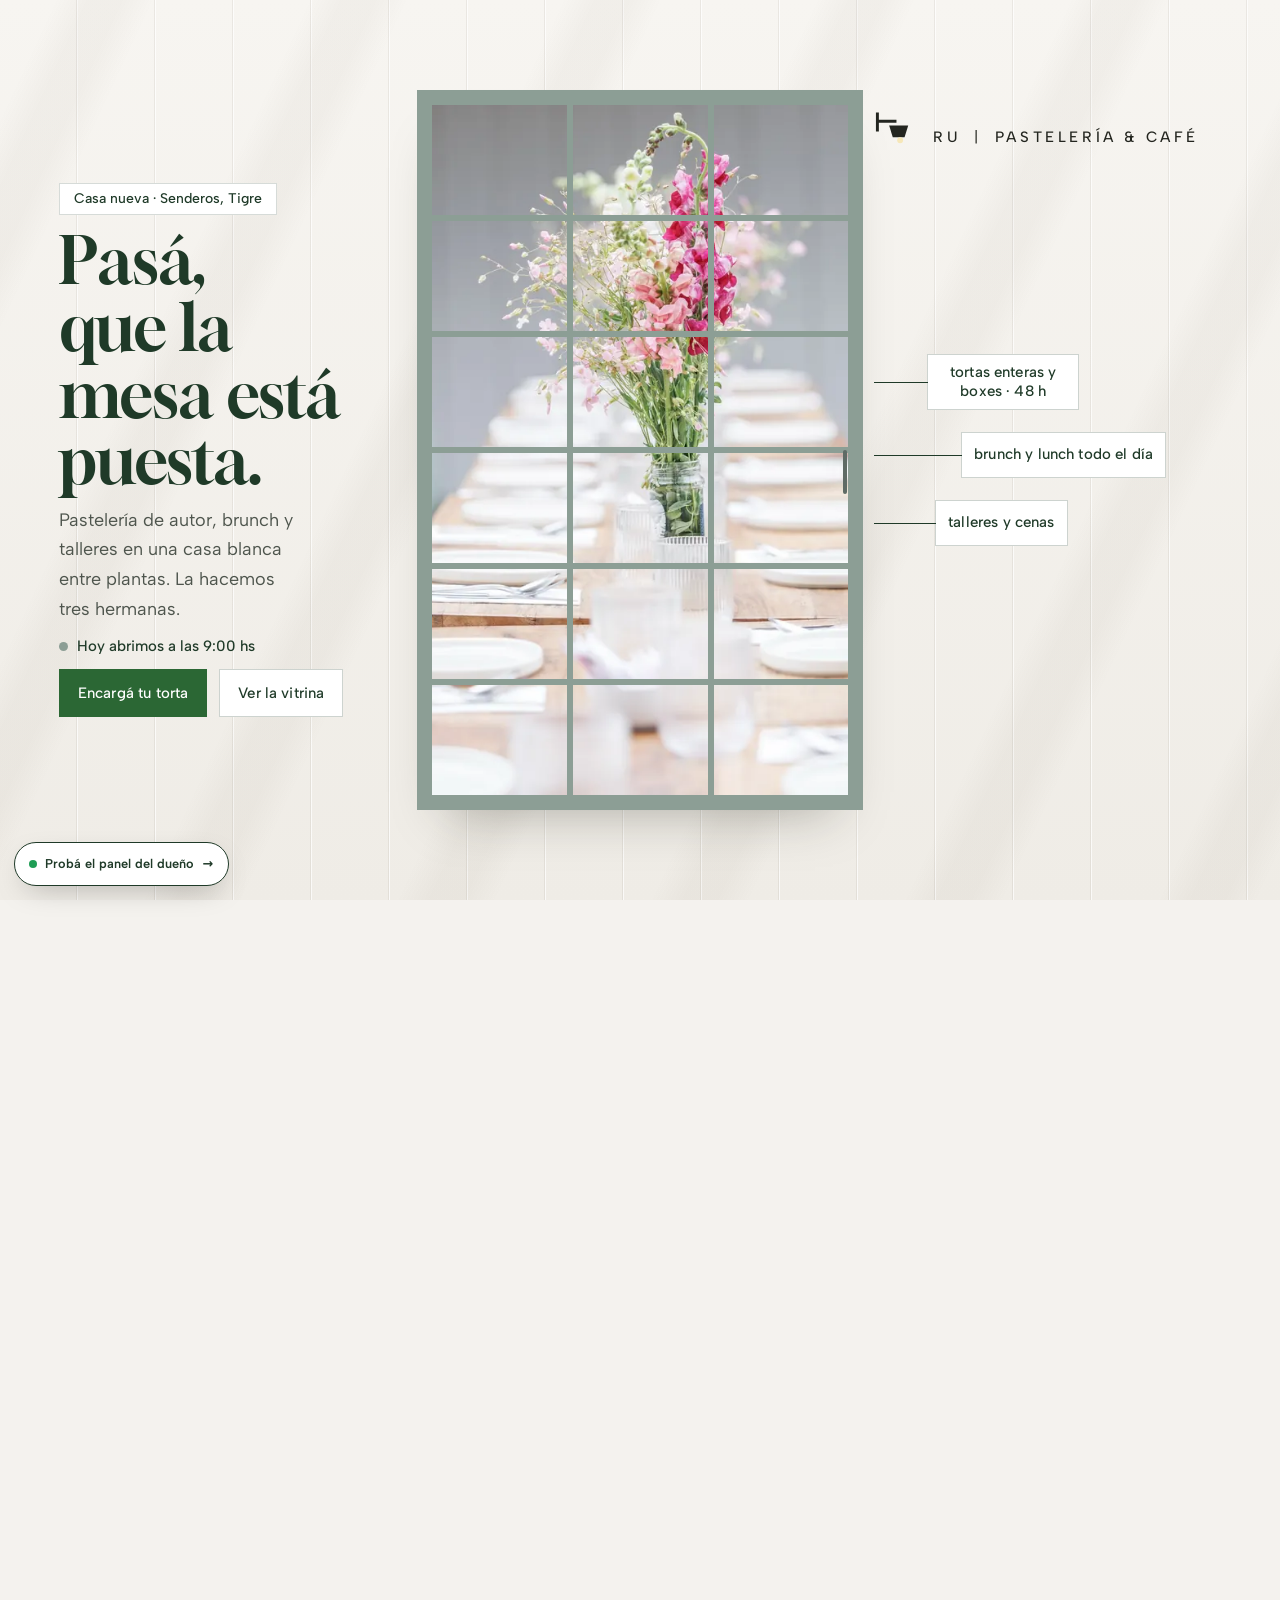
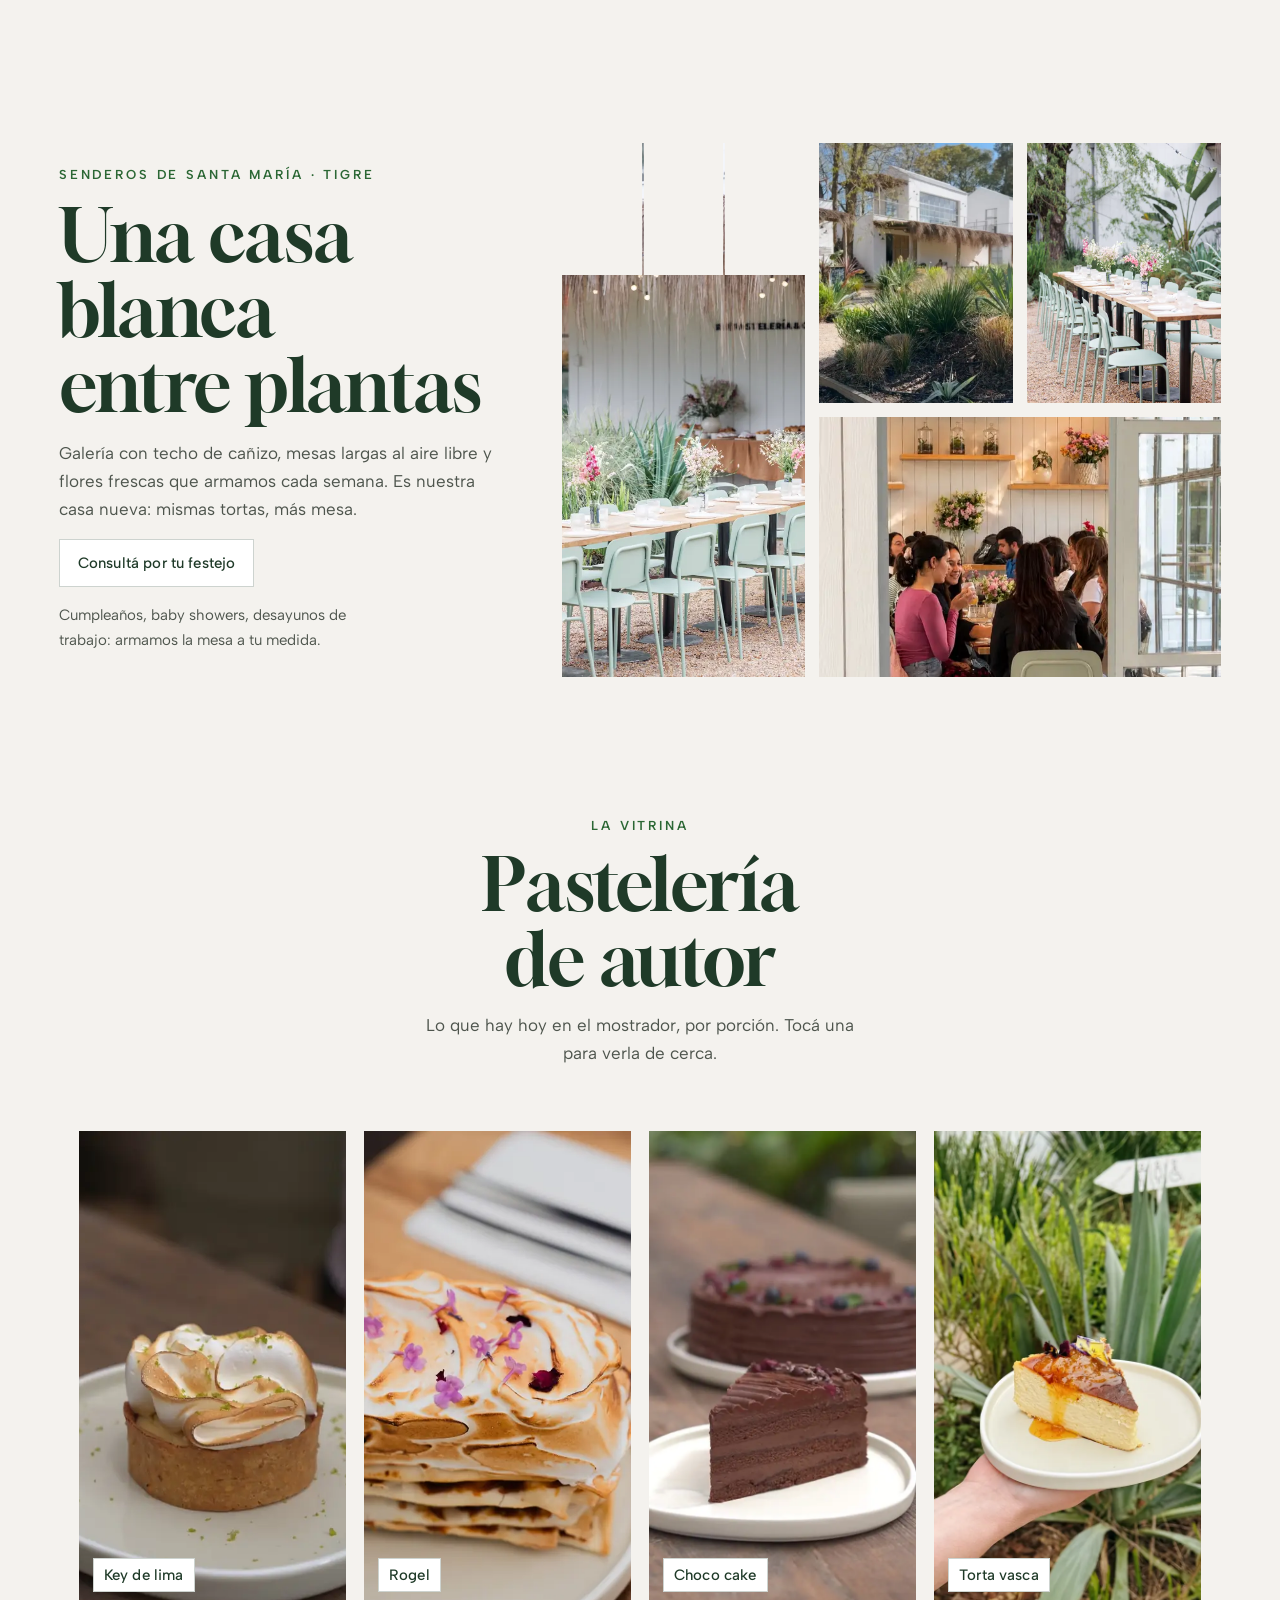
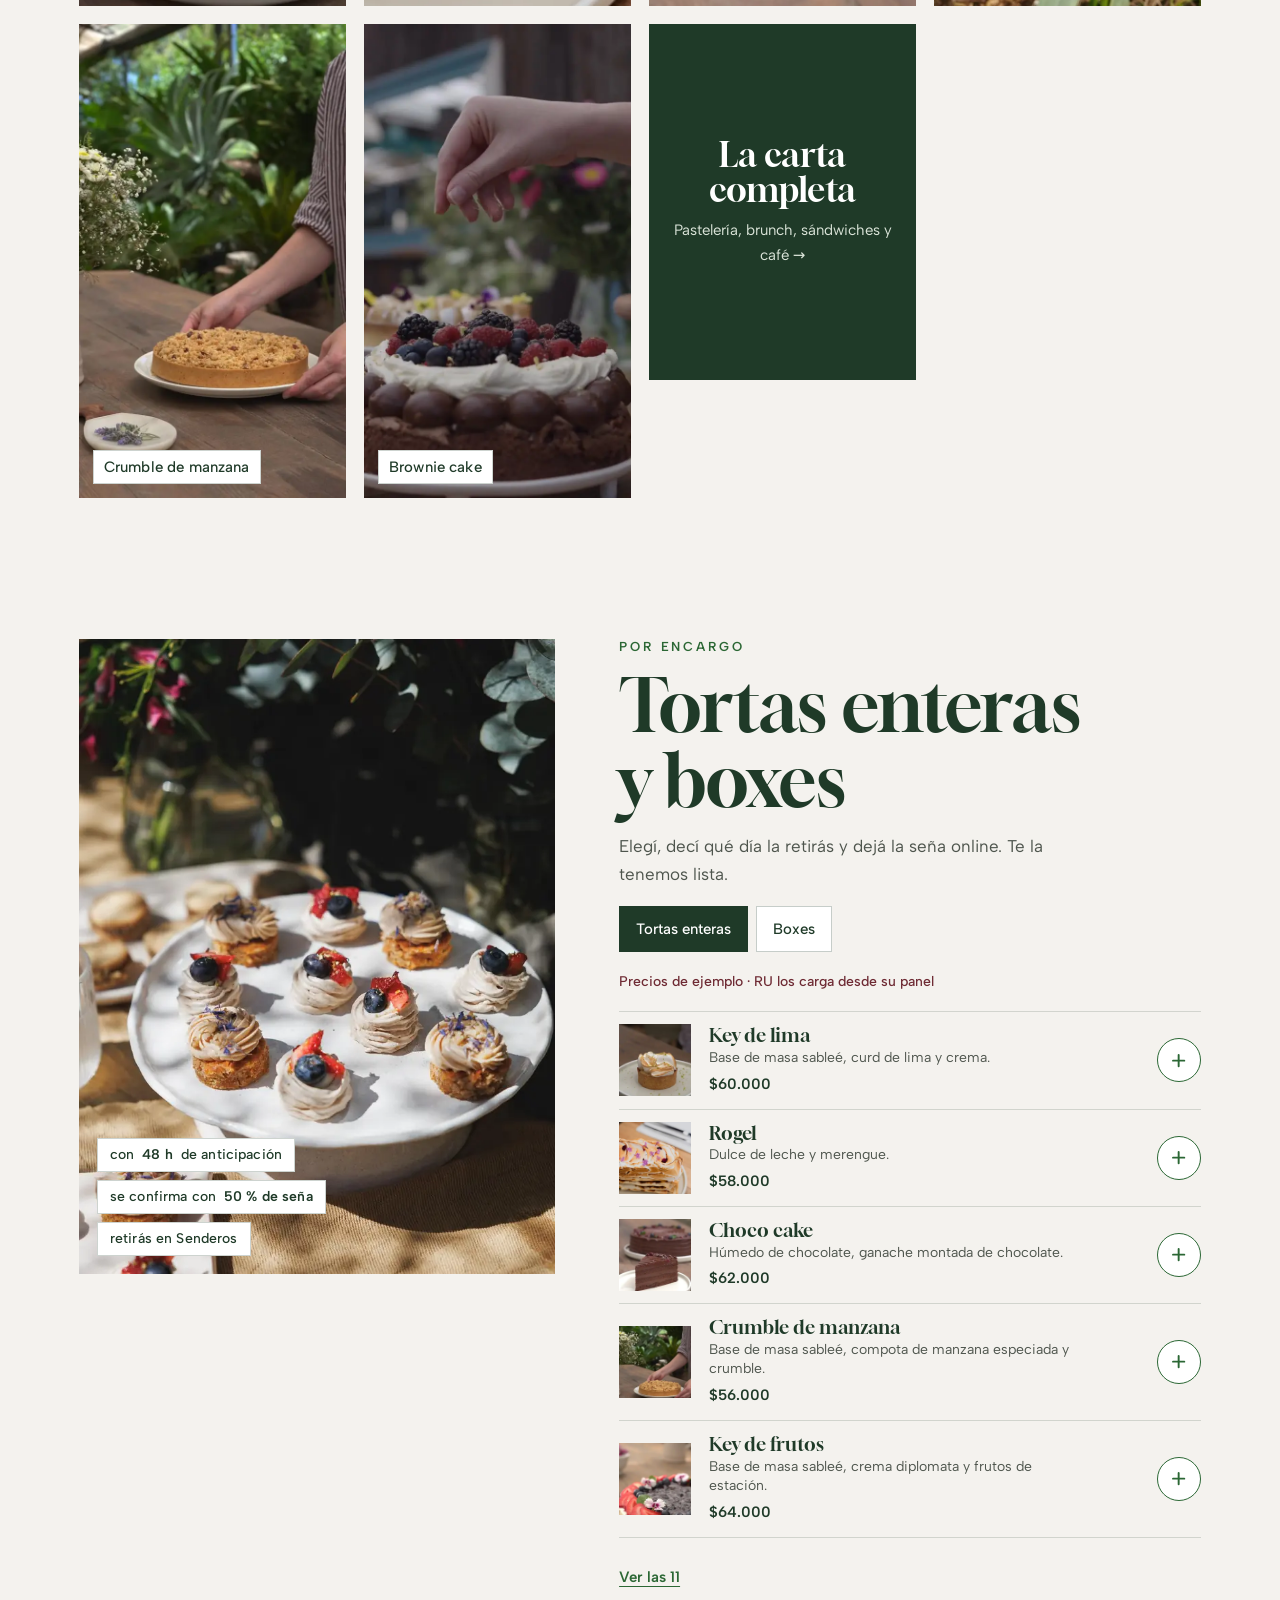
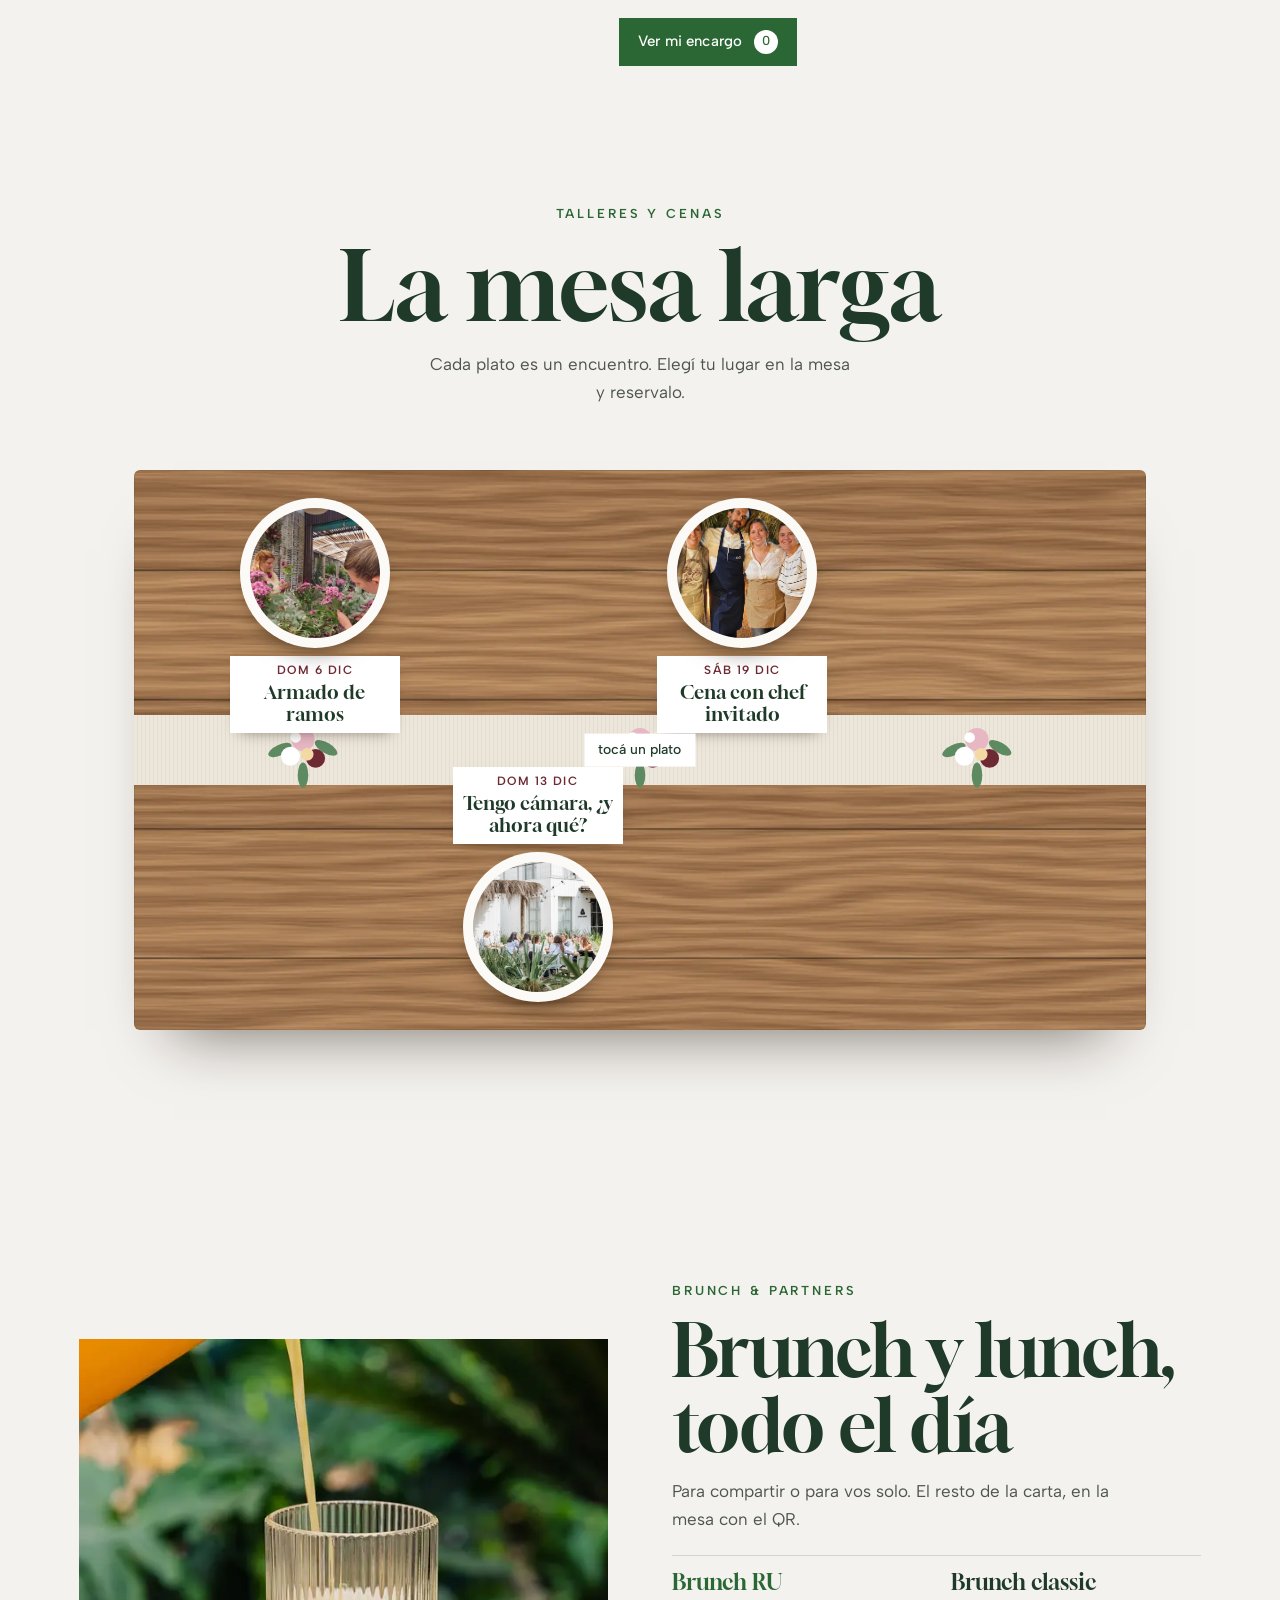
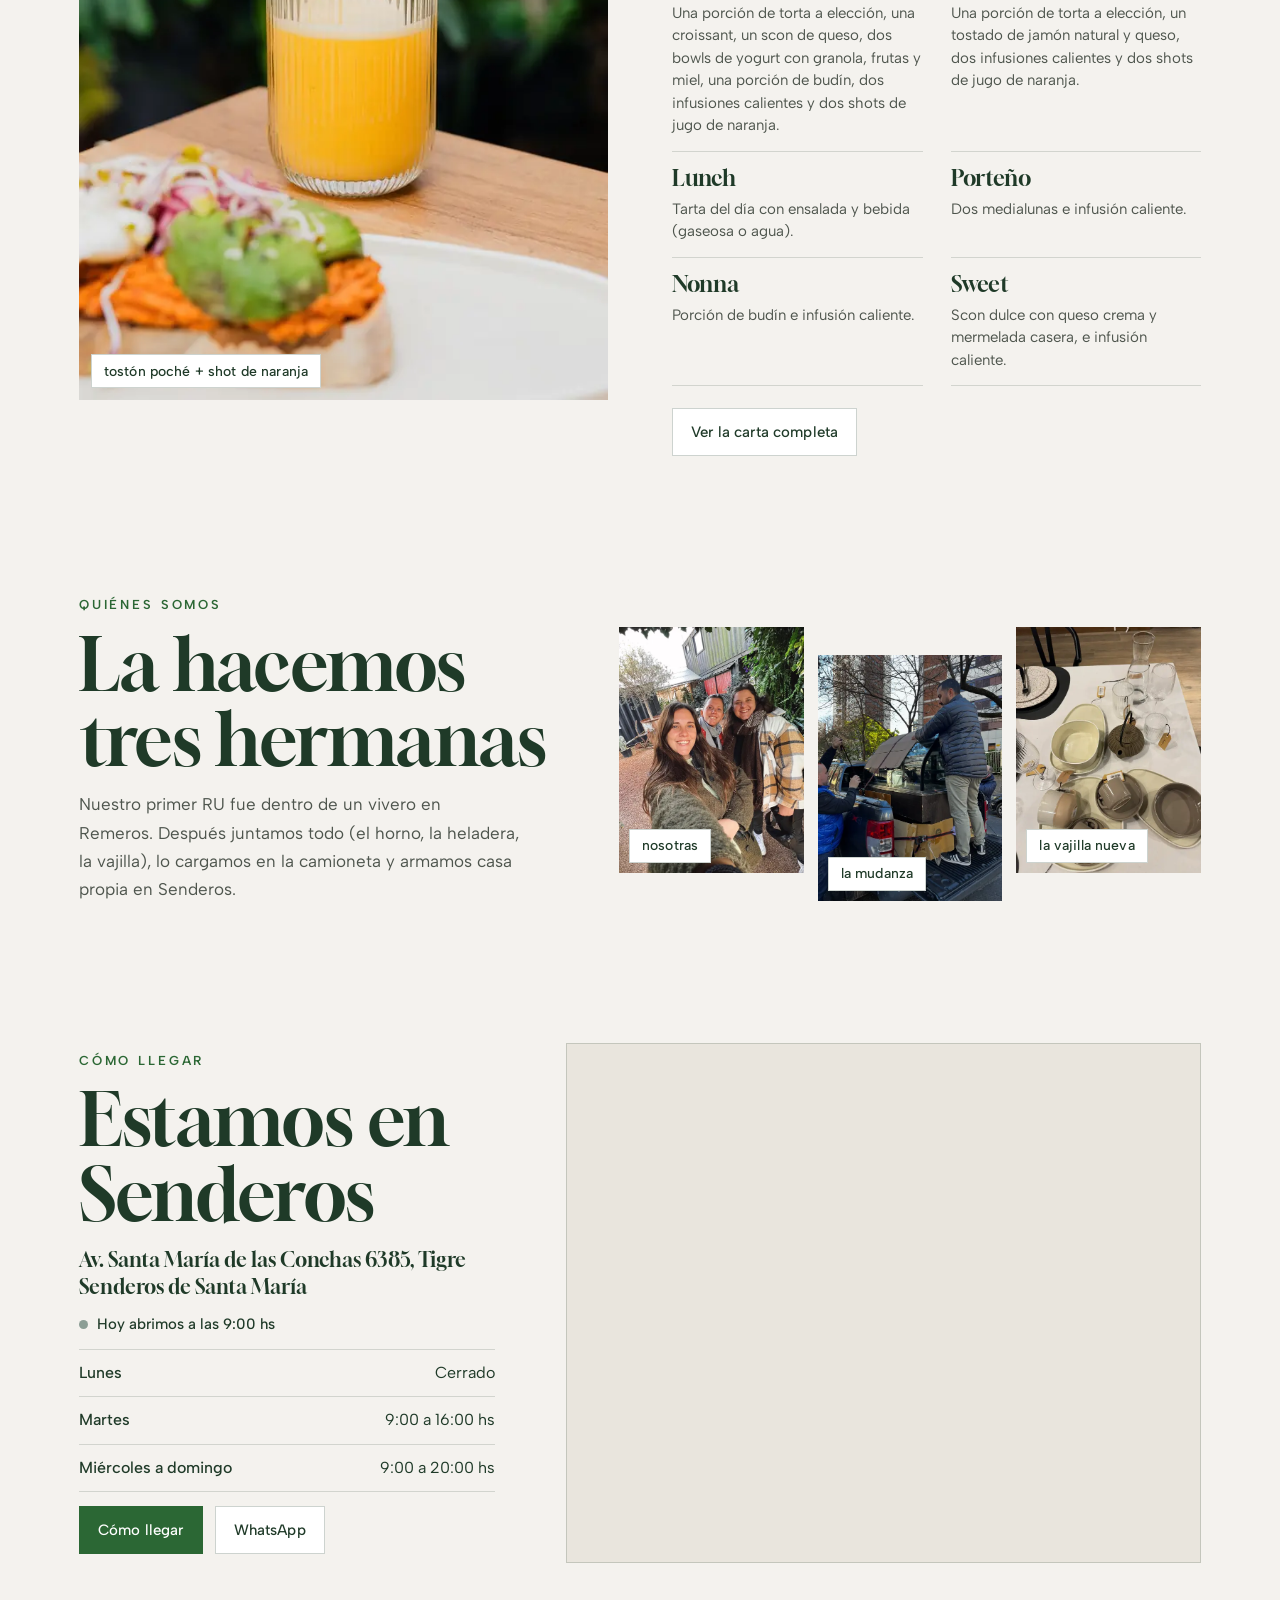
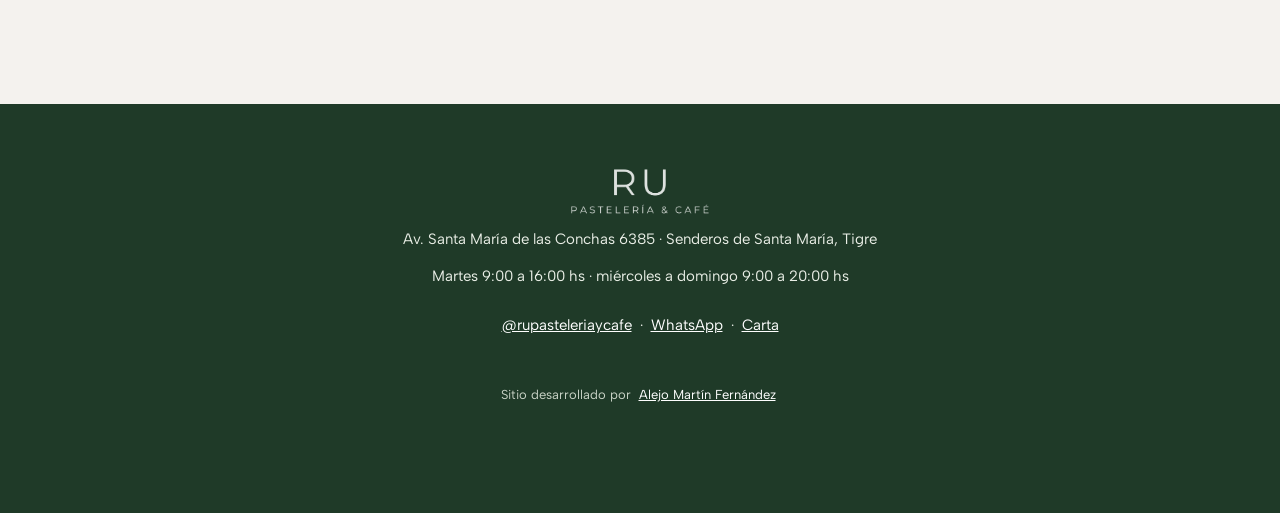
==== index.html @ c18f6d77 "Demo RU Pastelería & Café: la puerta, la mesa larga, encargos con seña y kit Co-Authored-By: Claude " ====
<!doctype html>
<html lang="es-AR">
<head>
<meta charset="utf-8">
<meta name="viewport" content="width=device-width, initial-scale=1, viewport-fit=cover">
<title>RU · Pastelería &amp; Café en Senderos, Tigre</title>
<meta name="description" content="Pastelería de autor, brunch y talleres en una casa blanca entre plantas. Encargá tortas enteras y boxes con seña online.">
<meta property="og:type" content="website">
<meta property="og:site_name" content="RU · Pastelería &amp; Café">
<meta property="og:title" content="RU · Pastelería &amp; Café en Senderos">
<meta property="og:description" content="Tortas por encargo, brunch y talleres. Encargá con seña online.">
<meta property="og:url" content="https://ru-pasteleria.vercel.app/">
<meta property="og:image" content="https://ru-pasteleria.vercel.app/img/og.jpg?v=1">
<meta property="og:image:width" content="1200">
<meta property="og:image:height" content="630">
<meta property="og:image:type" content="image/jpeg">
<meta property="og:image:alt" content="La puerta de RU con la mesa larga y flores, y el logo RU Pastelería &amp; Café">
<meta name="twitter:card" content="summary_large_image">
<meta name="twitter:image" content="https://ru-pasteleria.vercel.app/img/og.jpg?v=1">
<meta name="theme-color" content="#F4F2EE">
<link rel="icon" href="img/favicon.png">
<script>
(function(){var d=document.documentElement;
if(!matchMedia('(prefers-reduced-motion: reduce)').matches&&new URLSearchParams(location.search).get('intro')!=='no')d.classList.add('con-intro');})();
</script>
<link rel="preload" href="img/logo-verde.png" as="image" fetchpriority="high">
<link rel="preload" href="fonts/gloock-latin-400-normal.woff2" as="font" type="font/woff2" crossorigin>
<link rel="preload" href="fonts/albert-sans-latin-400-normal.woff2" as="font" type="font/woff2" crossorigin>
<link rel="stylesheet" href="css/fuentes.css?v=1">
<link rel="stylesheet" href="kit/kit.css?v=1">
<link rel="stylesheet" href="css/ru.css?v=1">
</head>
<body>

<div class="intro" aria-hidden="true">
  <div class="intro__reja"></div>
  <img class="intro__logo" src="img/logo-verde.png" alt="" width="400" height="135">
</div>

<main>
<!-- ============ 01 · La puerta ============ -->
<section class="heroA" id="inicio" aria-label="RU Pastelería y Café">
  <div class="heroA__escena">
    <div class="pared" aria-hidden="true"><div class="pared__sol"></div></div>
    <p class="cartel" aria-hidden="true">RU <span>|</span> PASTELERÍA &amp; CAFÉ</p>

    <div class="heroA__texto">
      <p class="chip">Casa nueva · Senderos, Tigre</p>
      <h1 class="titulo">Pasá, que la mesa está puesta.</h1>
      <p class="bajada">Pastelería de autor, brunch y talleres en una casa blanca entre plantas. La hacemos tres hermanas.</p>
      <p class="estado" data-estado>Abierto de miércoles a domingo, 9:00 a 20:00 hs</p>
      <div class="acciones">
        <a class="rotulo rotulo--lleno" href="#encargos">Encargá tu torta</a>
        <a class="rotulo" href="#vitrina">Ver la vitrina</a>
      </div>
    </div>

    <a class="puerta" href="#casa" aria-label="Entrar a la casa">
      <span class="puerta__vista"><img src="img/interior-mesa.webp" srcset="img/interior-mesa-s.webp 640w, img/interior-mesa.webp 1100w" sizes="(min-width: 900px) 480px, 64vw" width="1100" height="1467" alt="La mesa larga con flores en la casa de Senderos" fetchpriority="high"></span>
      <span class="puerta__reja" aria-hidden="true"></span>
      <span class="puerta__panos panos" aria-hidden="true"></span>
      <span class="puerta__manija" aria-hidden="true"></span>
    </a>
    <svg class="farol" viewBox="0 0 60 80" aria-hidden="true"><path d="M6 6v26M6 18h26" stroke="#23251F" stroke-width="4" fill="none"/><path d="M22 24h26l-5 16H27z" fill="#23251F"/><circle cx="37" cy="44" r="4" fill="#F6E7B8"/></svg>

    <ul class="heroA__rotulos">
      <li class="r1"><a class="rotulo rotulo--hilo" href="#encargos"><span class="solo-d">tortas enteras y boxes · 48 h</span><span class="solo-c">tortas por encargo</span></a></li>
      <li class="r2"><a class="rotulo rotulo--hilo" href="#brunch">brunch y lunch todo el día</a></li>
      <li class="r3"><a class="rotulo rotulo--hilo" href="#mesa">talleres y cenas</a></li>
    </ul>
  </div>
</section>

<!-- ============ 02 · La casa nueva ============ -->
<section class="casa" id="casa" aria-labelledby="casa-t">
  <div class="casa__txt rv">
    <p class="ojo">Senderos de Santa María · Tigre</p>
    <h2 id="casa-t" class="titulo">Una casa blanca entre plantas</h2>
    <p class="bajada">Galería con techo de cañizo, mesas largas al aire libre y flores frescas que armamos cada semana. Es nuestra casa nueva: mismas tortas, más mesa.</p>
    <a class="rotulo" href="https://wa.me/5491134367019?text=Hola%20RU!%20Quiero%20consultar%20por%20un%20festejo" target="_blank" rel="noopener">Consultá por tu festejo</a>
    <p class="casa__nota">Cumpleaños, baby showers, desayunos de trabajo: armamos la mesa a tu medida.</p>
  </div>
  <div class="casa__fotos fila">
    <figure class="vidrio f1"><img src="img/casa-galeria.webp" srcset="img/casa-galeria-s.webp 700w, img/casa-galeria.webp 1300w" sizes="(min-width: 900px) 40vw, 78vw" width="1300" height="1733" alt="La galería con techo de cañizo y la mesa larga con flores" loading="lazy"><span class="panos" aria-hidden="true"></span></figure>
    <figure class="vidrio f2"><img src="img/casa-frente.webp" width="600" height="1068" alt="El frente de la casa blanca en Senderos" loading="lazy"><span class="panos" aria-hidden="true"></span></figure>
    <figure class="vidrio f3"><img src="img/casa-mesa.webp" width="600" height="800" alt="Mesas largas con sillas verde salvia entre plantas" loading="lazy"><span class="panos" aria-hidden="true"></span></figure>
    <figure class="vidrio f4"><img src="img/casa-adentro.webp" width="600" height="800" alt="El salón de adentro con flores y luz natural" loading="lazy"><span class="panos" aria-hidden="true"></span></figure>
  </div>
</section>

<!-- ============ 03 · La vitrina ============ -->
<section class="vitrina" id="vitrina" aria-labelledby="vitrina-t">
  <div class="cab rv">
    <p class="ojo">La vitrina</p>
    <h2 id="vitrina-t" class="titulo">Pastelería de autor</h2>
    <p class="bajada">Lo que hay hoy en el mostrador, por porción. Tocá una para verla de cerca.</p>
  </div>
  <div class="vitrina__grilla rv" data-vitrina></div>
</section>

<!-- ============ 04 · Encargos ============ -->
<section class="encargos" id="encargos" aria-labelledby="encargos-t">
  <div class="encargos__in">
    <div class="encargos__foto vidrio rv">
      <img src="img/e-mesa.webp" srcset="img/e-mesa-s.webp 700w, img/e-mesa.webp 1100w" sizes="(min-width: 900px) 36vw, 100vw" width="1100" height="1467" alt="Bocaditos de carrot y pavlova para una mesa de festejo" loading="lazy">
      <span class="panos" aria-hidden="true"></span>
      <ul class="reglas">
        <li class="rotulo rotulo--hilo rotulo--chico">con <b>48 h</b> de anticipación</li>
        <li class="rotulo rotulo--hilo rotulo--chico">se confirma con <b>50 % de seña</b></li>
        <li class="rotulo rotulo--hilo rotulo--chico">retirás en Senderos</li>
      </ul>
    </div>
    <div class="encargos__lista">
      <div class="rv">
        <p class="ojo">Por encargo</p>
        <h2 id="encargos-t" class="titulo">Tortas enteras y boxes</h2>
        <p class="bajada">Elegí, decí qué día la retirás y dejá la seña online. Te la tenemos lista.</p>
      </div>
      <div class="pestanas" role="tablist" aria-label="Tortas o boxes">
        <button type="button" role="tab" aria-selected="true" data-tab="t-tortas">Tortas enteras</button>
        <button type="button" role="tab" aria-selected="false" data-tab="t-boxes">Boxes</button>
      </div>
      <p class="ejemplo">Precios de ejemplo · RU los carga desde su panel</p>
      <ul class="tienda" data-tienda aria-live="polite"></ul>
      <button type="button" class="mas" data-mas hidden>Ver todas</button>
      <button type="button" class="rotulo rotulo--lleno encargos__ver" data-kit-open="carrito">Ver mi encargo <span class="n" data-n>0</span></button>
    </div>
  </div>
</section>

<!-- ============ 05 · WOW · La mesa larga ============ -->
<section class="mesa" id="mesa" aria-labelledby="mesa-t">
  <div class="mesa__cab rv">
    <p class="ojo">Talleres y cenas</p>
    <h2 id="mesa-t" class="titulo">La mesa larga</h2>
    <p class="bajada">Cada plato es un encuentro. Elegí tu lugar en la mesa y reservalo.</p>
  </div>
  <div class="tablon">
    <div class="tablon__madera">
      <div class="camino" aria-hidden="true">
        <svg class="ramo" viewBox="0 0 80 80"><use href="#ramito"/></svg>
        <svg class="ramo" viewBox="0 0 80 80"><use href="#ramito"/></svg>
        <svg class="ramo" viewBox="0 0 80 80"><use href="#ramito"/></svg>
      </div>
      <p class="invita" data-invita>tocá un plato</p>
      <div class="lugares" data-lugares></div>
      <div class="ficha" data-ficha role="dialog" aria-modal="false" aria-labelledby="ficha-t" hidden>
        <button class="ficha__x" type="button" data-cerrar aria-label="Cerrar">×</button>
        <figure class="ficha__foto vidrio"><img data-f="foto" src="img/ev-acuarela.webp" width="720" height="960" alt=""><span class="panos" aria-hidden="true"></span></figure>
        <div class="ficha__txt">
          <p class="ficha__tipo" data-f="tipo">Workshop</p>
          <h3 id="ficha-t" class="ficha__t" data-f="titulo">Taller</h3>
          <p class="ficha__cuando" data-f="cuando">Fecha</p>
          <p class="ficha__desc" data-f="desc">Texto</p>
          <div class="ficha__cupos"><span class="sillas" data-f="sillas" aria-hidden="true"></span><span data-f="cupos">Lugares</span></div>
          <div class="ficha__pie">
            <p class="ficha__precio" data-f="precio">Precio</p>
            <button class="rotulo rotulo--lleno" type="button" data-reservar>Reservar mi lugar</button>
          </div>
          <p class="ficha__nota">Fechas y precios de ejemplo · RU los carga desde su panel.</p>
        </div>
      </div>
    </div>
  </div>
</section>

<!-- ============ 06 · Brunch y lunch ============ -->
<section class="brunch" id="brunch" aria-labelledby="brunch-t">
  <div class="brunch__in">
    <figure class="brunch__foto vidrio rv">
      <img src="img/b-toston.webp" srcset="img/b-toston-s.webp 600w, img/b-toston.webp 1000w" sizes="(min-width: 900px) 42vw, 100vw" width="1000" height="1250" alt="Tostón con palta y jugo de naranja recién servido" loading="lazy">
      <span class="panos" aria-hidden="true"></span>
      <figcaption class="rotulo rotulo--hilo rotulo--chico">tostón poché + shot de naranja</figcaption>
    </figure>
    <div class="brunch__txt">
      <div class="rv">
        <p class="ojo">Brunch &amp; partners</p>
        <h2 id="brunch-t" class="titulo">Brunch y lunch, todo el día</h2>
        <p class="bajada">Para compartir o para vos solo. El resto de la carta, en la mesa con el QR.</p>
      </div>
      <ul class="combos" data-combos></ul>
      <a class="rotulo" href="carta/">Ver la carta completa</a>
    </div>
  </div>
</section>

<!-- ============ 07 · Tres hermanas ============ -->
<section class="hermanas" aria-labelledby="hermanas-t">
  <div class="hermanas__txt rv">
    <p class="ojo">Quiénes somos</p>
    <h2 id="hermanas-t" class="titulo">La hacemos tres hermanas</h2>
    <p class="bajada">Nuestro primer RU fue dentro de un vivero en Remeros. Después juntamos todo (el horno, la heladera, la vajilla), lo cargamos en la camioneta y armamos casa propia en Senderos.</p>
  </div>
  <div class="hermanas__fotos fila">
    <figure class="vidrio"><img src="img/h-1.webp" width="520" height="693" alt="Las tres hermanas de RU" loading="lazy"><span class="panos" aria-hidden="true"></span><figcaption class="rotulo rotulo--chico">nosotras</figcaption></figure>
    <figure class="vidrio"><img src="img/h-2.webp" width="520" height="693" alt="Cargando la camioneta en la mudanza" loading="lazy"><span class="panos" aria-hidden="true"></span><figcaption class="rotulo rotulo--chico">la mudanza</figcaption></figure>
    <figure class="vidrio"><img src="img/h-3.webp" width="520" height="693" alt="La vajilla nueva sobre la mesa" loading="lazy"><span class="panos" aria-hidden="true"></span><figcaption class="rotulo rotulo--chico">la vajilla nueva</figcaption></figure>
  </div>
</section>

<!-- ============ 08 · Cómo llegar ============ -->
<section class="llegar" id="llegar" aria-labelledby="llegar-t">
  <div class="llegar__in">
    <div class="llegar__txt rv">
      <p class="ojo">Cómo llegar</p>
      <h2 id="llegar-t" class="titulo">Estamos en Senderos</h2>
      <p class="dir">Av. Santa María de las Conchas 6385, Tigre<br>Senderos de Santa María</p>
      <p class="estado" data-estado>Abierto</p>
      <dl class="horas">
        <div><dt>Lunes</dt><dd>Cerrado</dd></div>
        <div><dt>Martes</dt><dd>9:00 a 16:00 hs</dd></div>
        <div><dt>Miércoles a domingo</dt><dd>9:00 a 20:00 hs</dd></div>
      </dl>
      <div class="acciones">
        <a class="rotulo rotulo--lleno" href="https://www.google.com/maps/dir/?api=1&amp;destination=Senderos%20de%20Santa%20Mar%C3%ADa%2C%20Av.%20Santa%20Mar%C3%ADa%20de%20las%20Conchas%206385%2C%20Tigre" target="_blank" rel="noopener">Cómo llegar</a>
        <a class="rotulo" href="https://wa.me/5491134367019" target="_blank" rel="noopener">WhatsApp</a>
      </div>
    </div>
    <div class="mapa rv">
      <iframe title="Mapa de RU en Senderos de Santa María, Tigre" src="https://www.google.com/maps?q=Av.+Santa+Mar%C3%ADa+de+las+Conchas+6385,+Tigre,+Buenos+Aires&amp;z=14&amp;output=embed" loading="lazy" referrerpolicy="no-referrer-when-downgrade"></iframe>
    </div>
  </div>
</section>
</main>

<div data-kit="carta" id="carta-datos" data-kit-pedir="false" hidden></div>
<div data-kit="carta" id="tienda-datos" data-kit-tienda="true" hidden></div>

<nav class="barra" aria-label="Secciones" data-barra>
  <a href="#vitrina" data-label="Vitrina" aria-label="Vitrina"><span class="barra__n">01</span>Vitrina</a>
  <a href="#encargos" data-label="Encargar" aria-label="Encargar"><span class="barra__n">02</span>Encargar</a>
  <a href="#mesa" data-label="Talleres" aria-label="Talleres"><span class="barra__n">03</span>Talleres</a>
  <a href="#llegar" data-label="Llegar" aria-label="Llegar"><span class="barra__n">04</span>Llegar</a>
  <button type="button" class="barra__enc" data-kit-open="carrito" data-label="Tu encargo" aria-label="Ver tu encargo" hidden><span class="barra__n" data-n>0</span>Tu encargo</button>
</nav>

<footer class="pie">
  <img src="img/logo-blanco.png" width="400" height="135" alt="RU Pastelería &amp; Café" class="pie__logo" loading="lazy">
  <p>Av. Santa María de las Conchas 6385 · Senderos de Santa María, Tigre</p>
  <p>Martes 9:00 a 16:00 hs · miércoles a domingo 9:00 a 20:00 hs</p>
  <p><a href="https://instagram.com/rupasteleriaycafe" target="_blank" rel="noopener">@rupasteleriaycafe</a> · <a href="https://wa.me/5491134367019" target="_blank" rel="noopener">WhatsApp</a> · <a href="carta/">Carta</a></p>
  <p class="pie__credito">Sitio desarrollado por <a href="https://alejomfernandez.com.ar" target="_blank" rel="noopener">Alejo Martín Fernández</a></p>
</footer>

<div class="pop" data-pop role="dialog" aria-modal="true" aria-labelledby="pop-t" hidden>
  <div class="pop__fondo" data-pop-cerrar></div>
  <div class="pop__caja">
    <button class="ficha__x" type="button" data-pop-cerrar aria-label="Cerrar">×</button>
    <figure class="pop__foto vidrio"><img data-pop-img src="img/v-lima.webp" width="560" height="747" alt=""><span class="panos" aria-hidden="true"></span></figure>
    <div class="pop__txt">
      <h3 id="pop-t" class="ficha__t" data-pop-t>Torta</h3>
      <p class="ficha__desc" data-pop-d>Descripción</p>
      <p class="pop__donde">Por porción, en el local.</p>
      <a class="rotulo rotulo--lleno" href="#encargos" data-pop-entera hidden>Encargala entera</a>
    </div>
  </div>
</div>

<div class="aviso" data-aviso role="status" aria-live="polite" hidden></div>

<svg width="0" height="0" style="position:absolute" aria-hidden="true">
  <symbol id="ramito" viewBox="0 0 80 80">
    <g fill="#5E8A62"><ellipse cx="18" cy="40" rx="12" ry="5" transform="rotate(-25 18 40)"/><ellipse cx="62" cy="38" rx="12" ry="5" transform="rotate(30 62 38)"/><ellipse cx="40" cy="64" rx="5" ry="12"/></g>
    <g><circle cx="40" cy="30" r="11" fill="#E7B7C3"/><circle cx="28" cy="46" r="9" fill="#FFFFFF"/><circle cx="52" cy="48" r="9" fill="#6E2A33"/><circle cx="44" cy="44" r="6" fill="#F3D9A4"/><circle cx="33" cy="28" r="5" fill="#FFFFFF"/></g>
  </symbol>
</svg>

<script type="module" src="js/ru.js?v=1"></script>
</body>
</html>
---- css/fuentes.css ----
@font-face{font-family:"Gloock";src:url(../fonts/gloock-latin-400-normal.woff2) format("woff2");font-weight:400;font-display:swap}
@font-face{font-family:"Albert Sans";src:url(../fonts/albert-sans-latin-400-normal.woff2) format("woff2");font-weight:400;font-display:swap}
@font-face{font-family:"Albert Sans";src:url(../fonts/albert-sans-latin-400-italic.woff2) format("woff2");font-weight:400;font-style:italic;font-display:swap}
@font-face{font-family:"Albert Sans";src:url(../fonts/albert-sans-latin-500-normal.woff2) format("woff2");font-weight:500;font-display:swap}
@font-face{font-family:"Albert Sans";src:url(../fonts/albert-sans-latin-600-normal.woff2) format("woff2");font-weight:600;font-display:swap}
---- kit/kit.css ----
/* KIT DEMOS — estilos de módulos y popups.
   Todo sale de las variables --kit-* que arma core/theme.js desde cliente.json → marca.
   Cada demo puede pisar cualquier variable o clase .kit-* en su propio CSS. */

:root {
  --kit-bg: #fff; --kit-surface: #fff; --kit-text: #151515; --kit-muted: #666; --kit-primary: #111; --kit-on-primary: #fff;
  --kit-accent: #fc0; --kit-on-accent: #111; --kit-border: #ddd; --kit-ok: #1f9d55; --kit-warn: #d97706; --kit-danger: #d42a1d;
  --kit-font-head: inherit; --kit-font-body: inherit; --kit-head-case: uppercase;
  --kit-radius: 14px; --kit-radius-btn: 12px; --kit-border-w: 1.5px; --kit-shadow: 0 10px 30px -12px rgba(0,0,0,.35);
  --kit-ease: cubic-bezier(.2,.8,.2,1); --kit-z: 9000;
}
.kit-root, .kit-root *, .kit-root *::before, .kit-root *::after { box-sizing: border-box; }
.kit-root [hidden], .kit-root[hidden] { display: none !important; }
.kit-root { font-family: var(--kit-font-body); color: var(--kit-text); -webkit-tap-highlight-color: transparent; }
.kit-sr { position: absolute !important; width: 1px; height: 1px; overflow: hidden; clip: rect(0 0 0 0); white-space: nowrap; }
html.kit-lock { overflow: hidden; }
html.kit-lock body { overflow: hidden; touch-action: none; }

/* ---------- botones ---------- */
.kit-btn {
  appearance: none; display: inline-flex; align-items: center; justify-content: center; gap: .45em;
  min-height: 44px; padding: .7em 1.15em; border: var(--kit-border-w) solid var(--kit-primary); border-radius: var(--kit-radius-btn);
  background: var(--kit-primary); color: var(--kit-on-primary); font: 700 .95rem/1.1 var(--kit-font-body); text-decoration: none;
  cursor: pointer; transition: transform .15s var(--kit-ease), filter .15s, background .2s, box-shadow .2s; white-space: nowrap;
}
.kit-btn:hover { filter: brightness(1.08); }
.kit-btn:active { transform: translateY(1px) scale(.98); }
.kit-btn:focus-visible, .kit-chip:focus-visible, .kit-tab:focus-visible, .kit-add:focus-visible, .kit-x:focus-visible { outline: 3px solid var(--kit-accent); outline-offset: 2px; }
.kit-btn--ghost { background: var(--kit-surface); color: var(--kit-text); border-color: var(--kit-border); }
.kit-btn--danger { background: var(--kit-danger); border-color: var(--kit-danger); color: #fff; }
.kit-btn--danger-t { color: var(--kit-danger); }
.kit-btn--sm { min-height: 36px; padding: .45em .85em; font-size: .85rem; }
.kit-btn--big { min-height: 54px; font-size: 1.05rem; font-family: var(--kit-font-head); text-transform: var(--kit-head-case); letter-spacing: .02em; }
.kit-btn--block { width: 100%; }
.kit-btn[disabled] { opacity: .55; cursor: not-allowed; }
.kit-btn.is-loading { position: relative; color: transparent !important; }
.kit-btn.is-loading::after { content: ""; position: absolute; width: 20px; height: 20px; border: 2.5px solid var(--kit-on-primary); border-right-color: transparent; border-radius: 50%; animation: kit-spin .7s linear infinite; }
.kit-icon { appearance: none; width: 36px; height: 36px; display: inline-grid; place-items: center; border: var(--kit-border-w) solid var(--kit-border); border-radius: 10px; background: var(--kit-surface); color: var(--kit-text); cursor: pointer; font-size: 1rem; }
.kit-icon--danger { color: var(--kit-danger); }
.kit-icon[disabled] { opacity: .35; cursor: default; }
.kit-row { display: flex; gap: .6rem; flex-wrap: wrap; align-items: center; }
.kit-row--end { justify-content: flex-end; } .kit-row--center { justify-content: center; } .kit-row--between { justify-content: space-between; }
.kit-row--stack { flex-direction: column; align-items: stretch; }

/* ---------- badges / tags ---------- */
.kit-badge { display: inline-flex; align-items: center; gap: .3em; padding: .28em .6em; border-radius: 999px; font: 700 .72rem/1 var(--kit-font-body); letter-spacing: .02em; background: color-mix(in srgb, var(--kit-text) 9%, var(--kit-surface)); color: var(--kit-text); white-space: nowrap; }
.kit-badge--ok { background: color-mix(in srgb, var(--kit-ok) 16%, var(--kit-surface)); color: color-mix(in srgb, var(--kit-ok) 75%, #000); }
.kit-badge--warn { background: color-mix(in srgb, var(--kit-warn) 18%, var(--kit-surface)); color: color-mix(in srgb, var(--kit-warn) 70%, #000); }
.kit-badge--danger, .kit-badge--off { background: color-mix(in srgb, var(--kit-danger) 14%, var(--kit-surface)); color: color-mix(in srgb, var(--kit-danger) 80%, #000); }
.kit-badge--new { background: var(--kit-accent); color: var(--kit-on-accent); animation: kit-pulse 1.4s ease-in-out 3; }
.kit-tag { display: inline-grid; place-items: center; width: 1.15em; height: 1.15em; vertical-align: -.12em; margin-left: .15em; color: var(--kit-primary); }
.kit-tag svg { width: 100%; height: 100%; }
.kit-tag--txt { width: auto; height: auto; font-size: .7em; padding: .15em .45em; border-radius: 999px; background: var(--kit-accent); color: var(--kit-on-accent); }

/* ---------- carta ---------- */
.kit-carta { --kit-cols: 1; }
.kit-tabs { display: flex; gap: .5rem; overflow-x: auto; scrollbar-width: none; padding: 2px 2px 10px; margin-bottom: .5rem; scroll-snap-type: x proximity; }
.kit-tabs::-webkit-scrollbar { display: none; }
.kit-tab {
  appearance: none; flex: 0 0 auto; scroll-snap-align: start; min-height: 44px; padding: .55em 1.1em;
  border: var(--kit-border-w) solid var(--kit-text); border-radius: var(--kit-radius-btn); background: var(--kit-surface); color: var(--kit-text);
  font: 700 .95rem/1 var(--kit-font-head); text-transform: var(--kit-head-case); letter-spacing: .03em; cursor: pointer; transition: background .2s, color .2s, transform .15s;
}
.kit-tab.is-on { background: var(--kit-primary); border-color: var(--kit-primary); color: var(--kit-on-primary); }
.kit-carta__panel { display: grid; grid-template-columns: repeat(var(--kit-cols), minmax(0, 1fr)); gap: 0 2rem; }
.kit-item {
  display: grid; grid-template-columns: auto minmax(0, 1fr) auto; gap: .9rem; align-items: center; padding: 1rem 0;
  border-bottom: var(--kit-border-w) dashed var(--kit-border); min-width: 0;
  animation: kit-up .5s var(--kit-ease) both; animation-delay: calc(var(--i, 0) * 45ms);
}
.kit-item:not(:has(.kit-item__foto)) { grid-template-columns: minmax(0, 1fr) auto; }
.kit-item.is-off { opacity: .55; }
.kit-item__foto { width: 64px; height: 64px; object-fit: cover; border-radius: calc(var(--kit-radius) * .7); }
.kit-item__name { margin: 0 0 .25rem; font: 400 1.2rem/1.05 var(--kit-font-head); text-transform: var(--kit-head-case); }
.kit-item__n { margin-right: .5em; color: var(--kit-primary); }
.kit-item__desc { margin: 0; color: var(--kit-muted); font-size: .9rem; line-height: 1.4; }
.kit-item__side { display: flex; flex-direction: column; align-items: flex-end; gap: .45rem; }
.kit-price { font: 700 1.05rem/1 var(--kit-font-body); white-space: nowrap; }
.kit-price--na { font-size: .85rem; color: var(--kit-muted); font-weight: 600; }
/* botón de sumar (kit 1.20): "+" redondo que se abre en "− n +" dentro de un lugar fijo.
   El hueco [data-kit-qty] siempre mide lo mismo, así sumar nunca mueve ni estira la carta. */
[data-kit-qty] { --kq-h: var(--kit-qty-h, 44px); --kq-w: var(--kit-qty-w, 116px); position: relative; flex: none; display: inline-flex; align-items: center; justify-content: flex-end; width: var(--kq-w); height: var(--kq-h); }
@media (hover: hover) and (pointer: fine) { [data-kit-qty] { --kq-h: var(--kit-qty-h, 38px); --kq-w: var(--kit-qty-w, 104px); } }
.kit-add {
  appearance: none; flex: none; width: var(--kq-h, 40px); height: var(--kq-h, 40px); padding: 0; display: grid; place-items: center;
  border: var(--kit-border-w) solid var(--kit-primary); border-radius: 50%; background: var(--kit-surface); color: var(--kit-primary);
  cursor: pointer; touch-action: manipulation; transition: background .2s, color .2s, transform .15s var(--kit-ease);
}
.kit-add svg { width: 46%; height: 46%; fill: none; stroke: currentColor; stroke-width: 2.4; stroke-linecap: round; }
.kit-add:hover { background: var(--kit-primary); color: var(--kit-on-primary); }
.kit-add:active { transform: scale(.88); }
.kit-step { display: inline-flex; align-items: center; border: var(--kit-border-w) solid var(--kit-primary); border-radius: var(--kit-radius-btn); background: var(--kit-primary); color: var(--kit-on-primary); overflow: hidden; animation: kit-pop .25s var(--kit-ease); }
.kit-step button { appearance: none; width: 38px; height: 38px; border: 0; background: transparent; color: inherit; font: 800 1.15rem/1 var(--kit-font-body); cursor: pointer; }
[data-kit-qty] > .kit-step { width: 100%; height: 100%; justify-content: space-between; border-radius: 999px; animation: kit-qty-in .32s var(--kit-ease); }
[data-kit-qty] > .kit-step button { width: var(--kq-h); height: 100%; flex: none; font-size: 1.1rem; touch-action: manipulation; }
[data-kit-qty] > .kit-step output { flex: 1; min-width: 0; font-variant-numeric: tabular-nums; }
@keyframes kit-qty-in { from { clip-path: inset(0 0 0 calc(100% - var(--kq-h)) round 999px); } to { clip-path: inset(0 0 0 0 round 999px); } }
.kit-step button:disabled { opacity: .35; cursor: default; }
.kit-step output { min-width: 1.6em; text-align: center; font-weight: 800; }
.kit-step--lg button { width: 46px; height: 46px; }
.kit-step--lg output { min-width: 2.2em; font-size: 1.15rem; }
@media (min-width: 900px) { .kit-carta { --kit-cols: 2; } }

/* ---------- botón flotante del carrito ---------- */
.kit-fab {
  position: fixed; z-index: calc(var(--kit-z) - 2); right: max(14px, env(safe-area-inset-right)); bottom: max(14px, env(safe-area-inset-bottom));
  display: flex; align-items: center; gap: .7rem; padding: .55rem 1rem .55rem .6rem; min-height: 58px;
  border: var(--kit-border-w) solid var(--kit-text); border-radius: var(--kit-radius-btn); background: var(--kit-primary); color: var(--kit-on-primary);
  box-shadow: var(--kit-shadow); cursor: pointer; font-family: var(--kit-font-body); text-align: left;
  animation: kit-in-up .45s var(--kit-ease) both;
}
.kit-fab__ico { width: 40px; height: 40px; display: grid; place-items: center; border-radius: calc(var(--kit-radius-btn) * .8); background: color-mix(in srgb, var(--kit-on-primary) 16%, transparent); }
.kit-fab__ico svg { width: 22px; height: 22px; fill: none; stroke: currentColor; stroke-width: 2; stroke-linejoin: round; }
.kit-fab__txt { display: flex; flex-direction: column; line-height: 1.1; }
.kit-fab__label { font: 400 1rem/1 var(--kit-font-head); text-transform: var(--kit-head-case); letter-spacing: .03em; }
.kit-fab__total { font-weight: 700; font-size: .9rem; opacity: .92; }
.kit-fab__n { position: absolute; top: -9px; left: -9px; min-width: 26px; height: 26px; padding: 0 6px; display: grid; place-items: center; border-radius: 999px; background: var(--kit-accent); color: var(--kit-on-accent); font: 800 .8rem/1 var(--kit-font-body); border: 2px solid var(--kit-text); }
.kit-fab.bump { animation: kit-bump .45s var(--kit-ease); }
.kit-fly { position: fixed; z-index: var(--kit-z); width: 54px; height: 54px; margin: -27px 0 0 -27px; border-radius: 50%; background: var(--kit-accent); overflow: hidden; pointer-events: none; transition: transform .6s cubic-bezier(.5,-.3,.7,1), opacity .6s; box-shadow: 0 4px 14px rgba(0,0,0,.25); }
.kit-fly img { width: 100%; height: 100%; object-fit: cover; }

/* píldora "probá el panel" (solo demo) */
.kit-demo-pill {
  position: fixed; z-index: calc(var(--kit-z) - 3); left: max(14px, env(safe-area-inset-left)); bottom: max(14px, env(safe-area-inset-bottom));
  display: inline-flex; align-items: center; gap: .5rem; min-height: 44px; padding: .55rem .9rem; border-radius: 999px; background: var(--kit-surface); color: var(--kit-text);
  border: var(--kit-border-w) solid var(--kit-text); box-shadow: var(--kit-shadow); font: 700 .8rem/1 var(--kit-font-body); text-decoration: none;
  opacity: 0; transform: translateY(20px); transition: opacity .4s, transform .4s var(--kit-ease);
}
.kit-demo-pill.is-in { opacity: 1; transform: none; }
html.kit-lock .kit-demo-pill { opacity: 0; pointer-events: none; transform: translateY(20px); }
.kit-demo-pill__dot { width: 8px; height: 8px; border-radius: 50%; background: var(--kit-ok); box-shadow: 0 0 0 0 var(--kit-ok); animation: kit-ping 2s infinite; }
@media (max-width: 640px) { html.kit-has-cart .kit-demo-pill { bottom: calc(max(14px, env(safe-area-inset-bottom)) + 70px); } }

/* ---------- popups ---------- */
.kit-pop { position: fixed; inset: 0; z-index: var(--kit-z); display: grid; place-items: center; padding: 16px; }
.kit-pop__back { position: absolute; inset: 0; background: color-mix(in srgb, var(--kit-text) 55%, transparent); opacity: 0; transition: opacity .25s; }
.kit-pop__box {
  position: relative; width: min(520px, 100%); max-height: min(88vh, 100%); max-height: min(88dvh, 100%); display: flex; flex-direction: column;
  background: var(--kit-bg); color: var(--kit-text); border: var(--kit-border-w) solid var(--kit-text); border-radius: var(--kit-radius);
  box-shadow: var(--kit-shadow); outline: none; overflow: hidden;
  opacity: 0; transform: translateY(24px) scale(.97); transition: opacity .25s, transform .3s var(--kit-ease);
}
.kit-pop.is-open .kit-pop__back { opacity: 1; }
.kit-pop.is-open .kit-pop__box { opacity: 1; transform: none; }
.kit-pop.is-closing .kit-pop__box { transform: translateY(16px) scale(.98); }
.kit-pop__head { color: var(--kit-text); margin: 0; display: flex; align-items: center; justify-content: space-between; gap: 1rem; padding: 14px 14px 10px 20px; border-bottom: var(--kit-border-w) solid var(--kit-border); background: var(--kit-bg); }
.kit-pop__title { margin: 0; font: 400 1.35rem/1.05 var(--kit-font-head); text-transform: var(--kit-head-case); letter-spacing: .02em; }
.kit-pop--sm .kit-pop__head { border-bottom: 0; padding-bottom: 0; }
.kit-pop__body { padding: 16px 20px 20px; overflow: auto; overscroll-behavior: contain; -webkit-overflow-scrolling: touch; }
.kit-x { appearance: none; flex: 0 0 auto; width: 42px; height: 42px; display: grid; place-items: center; border: var(--kit-border-w) solid var(--kit-border); border-radius: 50%; background: var(--kit-surface); color: var(--kit-text); cursor: pointer; transition: transform .2s; }
.kit-x:hover { transform: rotate(90deg); }
.kit-x svg { width: 18px; height: 18px; stroke: currentColor; stroke-width: 2.4; stroke-linecap: round; }
.kit-pop--sm .kit-pop__box { width: min(420px, 100%); }
.kit-pop--editor .kit-pop__box { width: min(560px, 100%); }
.kit-pop--resv .kit-pop__box { width: min(600px, 100%); }

/* drawer: hoja inferior en mobile, panel lateral en desktop */
.kit-pop--drawer { place-items: end stretch; padding: 0; }
.kit-pop--drawer .kit-pop__box { width: 100%; max-height: 92vh; max-height: 92dvh; border-radius: var(--kit-radius) var(--kit-radius) 0 0; border-bottom: 0; transform: translateY(100%); }
.kit-pop--drawer .kit-pop__body { padding: 0; display: flex; flex-direction: column; min-height: 0; flex: 1; overflow: hidden; }
.kit-pop--drawer.is-closing .kit-pop__box { transform: translateY(100%); }
@media (min-width: 760px) {
  .kit-pop--drawer { place-items: stretch end; }
  .kit-pop--drawer .kit-pop__box { width: min(440px, 100%); height: 100%; max-height: none; border-radius: 0; border: 0; border-left: var(--kit-border-w) solid var(--kit-text); transform: translateX(100%); }
  .kit-pop--drawer.is-closing .kit-pop__box { transform: translateX(100%); }
}

/* ---------- carrito / checkout ---------- */
.kit-cart__scroll { flex: 1; overflow: auto; overscroll-behavior: contain; padding: 8px 20px 16px; }
.kit-lines { list-style: none; margin: 0 0 12px; padding: 0; }
.kit-line { display: grid; grid-template-columns: 52px minmax(0, 1fr) auto; gap: .75rem; align-items: center; padding: .7rem 0; border-bottom: var(--kit-border-w) dashed var(--kit-border); animation: kit-up .35s var(--kit-ease) both; }
.kit-line__img { width: 52px; height: 52px; border-radius: 10px; object-fit: cover; background: color-mix(in srgb, var(--kit-primary) 14%, var(--kit-surface)); display: block; }
.kit-line__body { display: flex; flex-direction: column; min-width: 0; }
.kit-line__body b { font: 400 1.05rem/1.1 var(--kit-font-head); text-transform: var(--kit-head-case); overflow-wrap: anywhere; }
.kit-line__body span { color: var(--kit-muted); font-size: .88rem; }
.kit-cart__foot { color: var(--kit-text); margin: 0; padding: 12px 20px max(16px, env(safe-area-inset-bottom)); border-top: var(--kit-border-w) solid var(--kit-text); background: var(--kit-surface); }
.kit-sum { display: grid; gap: .3rem; margin-bottom: .7rem; font-size: .92rem; }
.kit-sum > div { display: flex; justify-content: space-between; }
.kit-sum__total { font-size: 1.1rem; }
.kit-sum__total b { font: 400 1.5rem/1 var(--kit-font-head); }
.kit-empty { text-align: center; padding: 2.5rem 1.5rem; display: grid; gap: .5rem; justify-items: center; }
.kit-empty__t { font: 400 1.35rem/1.1 var(--kit-font-head); text-transform: var(--kit-head-case); margin: 0; }
.kit-empty p { margin: 0; color: var(--kit-muted); }
.kit-empty .kit-btn { margin-top: .8rem; }

/* ---------- formularios ---------- */
.kit-form { display: grid; gap: .85rem; }
.kit-field { display: grid; gap: .35rem; min-width: 0; }
.kit-field > span, .kit-label, .kit-pay legend { font: 700 .78rem/1 var(--kit-font-body); text-transform: uppercase; letter-spacing: .06em; color: var(--kit-muted); }
.kit-field input, .kit-field textarea, .kit-field select {
  width: 100%; min-height: 46px; padding: .7em .85em; border: var(--kit-border-w) solid var(--kit-border); border-radius: calc(var(--kit-radius-btn) * .8);
  background: var(--kit-surface); color: var(--kit-text); font: 500 16px/1.3 var(--kit-font-body); transition: border-color .2s, box-shadow .2s;
}
.kit-field textarea { resize: vertical; min-height: 64px; }
.kit-field input:focus, .kit-field textarea:focus, .kit-field select:focus { outline: none; border-color: var(--kit-primary); box-shadow: 0 0 0 3px color-mix(in srgb, var(--kit-primary) 22%, transparent); }
.kit-field-row { display: grid; grid-template-columns: 1fr 1fr; gap: .75rem; }
.kit-check { display: flex; align-items: center; gap: .6rem; font-weight: 600; cursor: pointer; }
.kit-check input { width: 20px; height: 20px; accent-color: var(--kit-primary); }
.kit-seg { display: grid; grid-auto-flow: column; grid-auto-columns: 1fr; gap: 0; padding: 4px; margin: 0; border: var(--kit-border-w) solid var(--kit-border); border-radius: var(--kit-radius-btn); background: var(--kit-surface); }
.kit-seg label { position: relative; }
.kit-seg input { position: absolute; opacity: 0; inset: 0; cursor: pointer; }
.kit-seg span { display: grid; place-items: center; min-height: 42px; border-radius: calc(var(--kit-radius-btn) * .75); font-weight: 700; font-size: .9rem; transition: background .2s, color .2s; text-align: center; padding: 0 .4rem; }
.kit-seg input:checked + span { background: var(--kit-primary); color: var(--kit-on-primary); }
.kit-seg input:focus-visible + span { outline: 3px solid var(--kit-accent); }
.kit-sedes { border: 0; padding: 0; margin: .1rem 0 0; min-width: 0; }
.kit-sedes legend { font: 700 .78rem/1 var(--kit-font-body); text-transform: uppercase; letter-spacing: .06em; color: var(--kit-muted); margin-bottom: .55rem; padding: 0; }
.kit-sedes__list { display: grid; grid-template-columns: repeat(auto-fill, minmax(min(100%, 9.5rem), 1fr)); gap: .5rem; }
.kit-sede { position: relative; display: block; cursor: pointer; min-width: 0; }
.kit-sede input { position: absolute; opacity: 0; inset: 0; cursor: pointer; }
.kit-sede span { display: flex; flex-direction: column; justify-content: center; gap: .15rem; min-height: 56px; padding: .55rem .8rem; border: var(--kit-border-w) solid var(--kit-border); border-radius: var(--kit-radius); background: var(--kit-surface); transition: background .2s, color .2s, border-color .2s; }
.kit-sede b { font-size: .95rem; line-height: 1.15; overflow-wrap: anywhere; }
.kit-sede small { font-size: .8rem; line-height: 1.25; opacity: .8; overflow-wrap: anywhere; }
.kit-sede input:checked + span { background: var(--kit-primary); color: var(--kit-on-primary); border-color: var(--kit-primary); }
.kit-sede input:focus-visible + span { outline: 3px solid var(--kit-accent); outline-offset: 2px; }
.kit-line__nota { font-style: normal; font-size: .82rem; color: var(--kit-muted); overflow-wrap: anywhere; }
.kit-pay { display: grid; gap: .5rem; border: 0; padding: 0; margin: .2rem 0 0; }
.kit-pay legend { margin-bottom: .5rem; }
.kit-pay__opt { position: relative; display: block; cursor: pointer; }
.kit-pay__opt input { position: absolute; opacity: 0; }
.kit-pay__card { display: grid; gap: .15rem; padding: .8rem 1rem .8rem 2.7rem; border: var(--kit-border-w) solid var(--kit-border); border-radius: var(--kit-radius-btn); background: var(--kit-surface); transition: border-color .2s, background .2s; position: relative; }
.kit-pay__card::before { content: ""; position: absolute; left: 1rem; top: 50%; width: 18px; height: 18px; margin-top: -9px; border-radius: 50%; border: 2px solid var(--kit-border); background: var(--kit-surface); transition: border .2s; }
.kit-pay__card small { color: var(--kit-muted); }
.kit-pay__opt input:checked + .kit-pay__card { border-color: var(--kit-primary); background: color-mix(in srgb, var(--kit-primary) 7%, var(--kit-surface)); }
.kit-pay__opt input:checked + .kit-pay__card::before { border: 6px solid var(--kit-primary); }
.kit-pay__opt input:focus-visible + .kit-pay__card { outline: 3px solid var(--kit-accent); }
.kit-msg { margin: 0 0 .6rem; padding: .6rem .8rem; border-radius: 10px; background: color-mix(in srgb, var(--kit-danger) 12%, var(--kit-surface)); color: color-mix(in srgb, var(--kit-danger) 85%, #000); font-weight: 600; font-size: .9rem; }
.kit-msg.shake { animation: kit-shake .35s; }
.kit-hint { color: var(--kit-muted); font-size: .88rem; margin: 0; }
.kit-error { padding: 1rem; color: var(--kit-danger); }

/* chips (días, horas, filtros) */
.kit-chips { display: flex; gap: .5rem; flex-wrap: wrap; }
.kit-chips--scroll { flex-wrap: nowrap; overflow-x: auto; scrollbar-width: none; padding: 2px 2px 6px; margin: 0 -2px; scroll-snap-type: x proximity; }
.kit-chips--scroll::-webkit-scrollbar { display: none; }
.kit-chips--grid { display: grid; grid-template-columns: repeat(auto-fill, minmax(74px, 1fr)); }
.kit-chips--grid > .kit-hint { grid-column: 1 / -1; }
.kit-chip {
  appearance: none; flex: 0 0 auto; scroll-snap-align: start; display: inline-flex; flex-direction: column; align-items: center; justify-content: center; gap: .15rem;
  min-height: 44px; padding: .45em .8em; border: var(--kit-border-w) solid var(--kit-border); border-radius: calc(var(--kit-radius-btn) * .8);
  background: var(--kit-surface); color: var(--kit-text); font: 700 .92rem/1 var(--kit-font-body); cursor: pointer; transition: background .15s, color .15s, border-color .15s, transform .12s;
}
.kit-chip small { font-weight: 600; font-size: .7rem; opacity: .8; }
.kit-chip:not([disabled]):hover { border-color: var(--kit-primary); }
.kit-chip.is-on { background: var(--kit-primary); border-color: var(--kit-primary); color: var(--kit-on-primary); animation: kit-pop .22s var(--kit-ease); }
.kit-chip[disabled] { opacity: .45; cursor: not-allowed; text-decoration: none; }
.kit-chip.is-full { text-decoration: line-through; }
.kit-chip--day { min-width: 72px; padding: .55em .7em; }
.kit-chip--day b { font-family: var(--kit-font-head); font-weight: 400; text-transform: var(--kit-head-case); font-size: 1rem; }

/* reservas */
.kit-resv { display: grid; gap: 1.1rem; }
.kit-resv__row { display: flex; align-items: center; justify-content: space-between; gap: 1rem; }
.kit-resv__block { display: grid; gap: .55rem; min-width: 0; }
.kit-resv__datos { display: grid; gap: .8rem; }
@media (min-width: 560px) { .kit-resv__datos { grid-template-columns: 1fr 1fr; } .kit-field--full { grid-column: 1 / -1; } }
.kit-resv .kit-step { background: var(--kit-surface); color: var(--kit-text); border-color: var(--kit-text); }
[data-kit="reservas"] .kit-resv { padding: clamp(16px, 4vw, 28px); background: var(--kit-bg); border: var(--kit-border-w) solid var(--kit-text); border-radius: var(--kit-radius); box-shadow: var(--kit-shadow); }

/* confirmaciones */
.kit-done { text-align: center; display: grid; gap: .55rem; justify-items: center; padding: .5rem 0 .3rem; }
.kit-done h3 { margin: .3rem 0 0; font: 400 1.6rem/1.05 var(--kit-font-head); text-transform: var(--kit-head-case); }
.kit-done p { margin: 0 0 .6rem; color: var(--kit-muted); max-width: 34ch; }
.kit-done__ico { width: 68px; height: 68px; border-radius: 50%; display: grid; place-items: center; background: var(--kit-primary); color: var(--kit-on-primary); animation: kit-pop .45s var(--kit-ease); }
.kit-done--warn .kit-done__ico { background: var(--kit-warn); color: #fff; }
.kit-done__ico svg { width: 34px; height: 34px; fill: none; stroke: currentColor; stroke-width: 3; stroke-linecap: round; stroke-linejoin: round; stroke-dasharray: 30; animation: kit-draw .5s .2s backwards; }
.kit-confirm p { margin: .2rem 0 1.2rem; font-size: 1.02rem; line-height: 1.45; }
.kit-sim { display: grid; gap: .8rem; }
.kit-sim__tag { justify-self: start; margin: 0; padding: .25em .6em; border-radius: 6px; background: var(--kit-accent); color: var(--kit-on-accent); font: 800 .72rem/1 var(--kit-font-body); letter-spacing: .1em; }
.kit-sim p { margin: 0; color: var(--kit-muted); }
.kit-sim__total { display: flex; justify-content: space-between; align-items: baseline; padding: .9rem 1rem; border: var(--kit-border-w) dashed var(--kit-border); border-radius: var(--kit-radius-btn); }
.kit-sim__total b { font: 400 1.6rem/1 var(--kit-font-head); }

/* toasts */
.kit-toasts { position: fixed; z-index: calc(var(--kit-z) + 10); left: 50%; top: max(14px, env(safe-area-inset-top)); transform: translateX(-50%); display: grid; gap: .5rem; width: min(92vw, 420px); pointer-events: none; }
.kit-toast { padding: .75rem 1rem; border-radius: var(--kit-radius-btn); background: var(--kit-text); color: var(--kit-bg); font: 600 .92rem/1.3 var(--kit-font-body); box-shadow: 0 10px 30px -10px rgba(0,0,0,.5); opacity: 0; transform: translateY(-12px); transition: opacity .25s, transform .3s var(--kit-ease); text-align: center; }
.kit-toast--warn { background: var(--kit-warn); color: #fff; }
.kit-toast.is-in { opacity: 1; transform: none; }

/* switch */
.kit-switch { position: relative; display: inline-flex; cursor: pointer; }
.kit-switch input { position: absolute; z-index: 1; opacity: 0; width: 100%; height: 100%; margin: 0; cursor: pointer; }
.kit-switch__ui { width: 46px; height: 28px; border-radius: 999px; background: var(--kit-border); position: relative; transition: background .2s; }
.kit-switch__ui::after { content: ""; position: absolute; top: 3px; left: 3px; width: 22px; height: 22px; border-radius: 50%; background: #fff; box-shadow: 0 1px 3px rgba(0,0,0,.3); transition: transform .2s var(--kit-ease); }
.kit-switch input:checked + .kit-switch__ui { background: var(--kit-ok); }
.kit-switch input:checked + .kit-switch__ui::after { transform: translateX(18px); }
.kit-switch input:focus-visible + .kit-switch__ui { outline: 3px solid var(--kit-accent); outline-offset: 2px; }

/* ---------- animaciones ---------- */
@keyframes kit-up { from { opacity: 0; transform: translateY(12px); } }
@keyframes kit-in-up { from { opacity: 0; transform: translateY(30px) scale(.9); } }
@keyframes kit-pop { 0% { transform: scale(.85); } 60% { transform: scale(1.06); } 100% { transform: none; } }
@keyframes kit-bump { 0%, 100% { transform: none; } 35% { transform: scale(1.12) rotate(-3deg); } 65% { transform: scale(.96); } }
@keyframes kit-spin { to { transform: rotate(360deg); } }
@keyframes kit-shake { 25% { transform: translateX(-6px); } 50% { transform: translateX(5px); } 75% { transform: translateX(-3px); } }
@keyframes kit-draw { from { stroke-dashoffset: 30; } to { stroke-dashoffset: 0; } }
@keyframes kit-pulse { 50% { transform: scale(1.12); } }
@keyframes kit-ping { 0% { box-shadow: 0 0 0 0 color-mix(in srgb, var(--kit-ok) 60%, transparent); } 80%, 100% { box-shadow: 0 0 0 9px transparent; } }
@media (prefers-reduced-motion: reduce) {
  .kit-root *, .kit-fab, .kit-pop__box, .kit-item { animation: none !important; transition: none !important; }
}

/* descuento por medio de pago (efectivo al retirar) */
.kit-sum__desc { color: var(--kit-accent); font-weight: 700; }

/* ---------- encargos: día y franja de retiro (v1.3) ---------- */
.kit-retiro, .kit-franjas { border: 0; padding: 0; margin: .1rem 0 0; min-width: 0; }
.kit-retiro legend, .kit-franjas legend { display: flex; flex-wrap: wrap; align-items: baseline; gap: .2rem .6rem; font: 700 .78rem/1.2 var(--kit-font-body); text-transform: uppercase; letter-spacing: .06em; color: var(--kit-muted); margin-bottom: .55rem; padding: 0; }
.kit-retiro legend small { font-weight: 600; text-transform: none; letter-spacing: 0; font-size: .82rem; }
.kit-dias { display: flex; gap: .5rem; overflow-x: auto; overscroll-behavior-x: contain; scroll-snap-type: x proximity; padding: 2px 2px 6px; margin: 0 -2px; scrollbar-width: none; }
.kit-dias::-webkit-scrollbar { display: none; }
.kit-dia, .kit-franja { position: relative; flex: 0 0 auto; scroll-snap-align: start; cursor: pointer; }
.kit-dia input, .kit-franja input { position: absolute; opacity: 0; inset: 0; margin: 0; cursor: pointer; }
.kit-dia span { display: grid; justify-items: center; gap: 2px; min-width: 56px; min-height: 64px; padding: .45rem .4rem; box-sizing: border-box; border: var(--kit-border-w) solid var(--kit-border); border-radius: var(--kit-radius-btn); background: var(--kit-surface); transition: background .2s, color .2s, border-color .2s, transform .15s; }
.kit-dia small { font: 600 .72rem/1 var(--kit-font-body); text-transform: capitalize; color: var(--kit-muted); }
.kit-dia b { font: 700 1.2rem/1 var(--kit-font-body); }
.kit-dia.is-on span, .kit-dia input:checked + span { background: var(--kit-text); border-color: var(--kit-text); color: var(--kit-surface); }
.kit-dia.is-on small, .kit-dia input:checked + span small { color: inherit; opacity: .8; }
.kit-dia.is-off { cursor: not-allowed; } .kit-dia.is-off span { opacity: .38; }
.kit-dia input:focus-visible + span, .kit-franja input:focus-visible + span { outline: 3px solid var(--kit-accent); outline-offset: 2px; }
.kit-franjas__list { display: grid; grid-template-columns: repeat(auto-fit, minmax(min(100%, 8.5rem), 1fr)); gap: .5rem; }
.kit-franja span { display: grid; gap: 3px; min-height: 52px; padding: .55rem .75rem; box-sizing: border-box; border: var(--kit-border-w) solid var(--kit-border); border-radius: var(--kit-radius-btn); background: var(--kit-surface); transition: background .2s, color .2s, border-color .2s; }
.kit-franja b { font: 700 .95rem/1 var(--kit-font-body); } .kit-franja small { font-size: .8rem; color: var(--kit-muted); }
.kit-franja.is-on span, .kit-franja input:checked + span { background: var(--kit-text); border-color: var(--kit-text); color: var(--kit-surface); }
.kit-franja.is-on small, .kit-franja input:checked + span small { color: inherit; opacity: .8; }
.kit-franja.is-off { cursor: not-allowed; } .kit-franja.is-off span { opacity: .38; text-decoration: line-through; }
.kit-hint { margin: .5rem 0 0; font-size: .85rem; line-height: 1.45; color: var(--kit-muted); }
.kit-aviso { margin: 0 0 .7rem; padding: .65rem .8rem; border-radius: calc(var(--kit-radius) * .7); background: color-mix(in srgb, var(--kit-warn) 12%, var(--kit-surface)); color: color-mix(in srgb, var(--kit-warn) 55%, #000); font-size: .85rem; line-height: 1.45; }
.kit-pay__opt.is-off { opacity: .55; cursor: not-allowed; }
.kit-tab--especial { border-style: dashed; }

/* botón de carrito propio de la demo ([data-kit-target]) */
.kit-bump { animation: kit-bump .45s var(--kit-ease); }

/* ---------- reservas por servicio y tanda (1.4) ---------- */
.kit-seg--serv { min-height: 52px; }
.kit-seg--serv span { flex-direction: column; gap: 1px; min-height: 46px; }
.kit-seg--serv small { font-weight: 600; font-size: .7rem; opacity: .75; }
.kit-seg--serv input:disabled + span { opacity: .45; cursor: not-allowed; }
.kit-tandas { display: grid; gap: .9rem; min-height: 120px; align-content: start; }
.kit-tanda { display: grid; gap: .45rem; }
.kit-tanda__t { font: 700 .74rem/1.2 var(--kit-font-body); letter-spacing: .14em; text-transform: uppercase; color: var(--kit-muted); }
.kit-tanda.is-full .kit-tanda__t { text-decoration: none; }
.kit-extras { display: grid; gap: .55rem; }
.kit-extras .kit-check { font-weight: 600; min-height: 32px; }

/* ---------- gift cards (1.4) ---------- */
.kit-line__img--gc { display: grid; place-items: center; color: var(--kit-primary); }
.kit-line__img--gc svg { width: 26px; height: 26px; fill: none; stroke: currentColor; stroke-width: 1.6; stroke-linecap: round; stroke-linejoin: round; }
.kit-gc-x { appearance: none; border: var(--kit-border-w) solid var(--kit-border); background: var(--kit-surface); color: var(--kit-text); font: 700 .8rem/1 var(--kit-font-body); min-height: 40px; padding: 0 .85em; border-radius: var(--kit-radius-btn); cursor: pointer; }
.kit-gc-x:hover { border-color: var(--kit-danger); color: var(--kit-danger); }
.kit-gcs { list-style: none; margin: 0 0 .6rem; padding: 0; display: grid; gap: .5rem; width: 100%; }
.kit-gcs li { display: grid; gap: 2px; padding: .75rem .9rem; border: var(--kit-border-w) dashed var(--kit-border); border-radius: calc(var(--kit-radius) * .6); text-align: left; }
.kit-gcs b { font: 400 1.5rem/1 var(--kit-font-head); letter-spacing: .06em; }
.kit-gcs span, .kit-gcs small { color: var(--kit-muted); font-size: .88rem; }
.kit-gcform { display: grid; gap: 1.1rem; }
[data-kit="giftcard"] .kit-gcform { padding: clamp(16px, 4vw, 28px); background: var(--kit-bg); border: var(--kit-border-w) solid var(--kit-text); border-radius: var(--kit-radius); box-shadow: var(--kit-shadow); }

/* ---------- tamaños y seña (1.5) ---------- */
.kit-line__det { display: block; font-style: normal; font-size: .85rem; color: var(--kit-muted); }
.kit-line__sena { display: inline-block; margin-left: .3rem; padding: .05rem .45rem; border-radius: 999px; background: var(--kit-accent); color: var(--kit-on-accent); font-size: .72rem; font-weight: 700; vertical-align: 1px; }
.kit-sum__resto { color: var(--kit-muted); }

/* cargador de imágenes (core/imagenes.js): nunca un hueco gris mientras baja una foto */
img.kit-ph.kit-ph {
  background:
    linear-gradient(100deg, transparent 32%, rgba(255, 255, 255, .42) 50%, transparent 68%) 0 0 / 260% 100% no-repeat,
    var(--kit-lqip, none) center / cover no-repeat,
    color-mix(in srgb, var(--kit-primary, #8a7b70) 14%, var(--kit-surface, #f1ebe6));
  animation: kit-ph 1.25s linear infinite;
}
img.kit-ph--ok { animation: kit-ph-in .6s cubic-bezier(.2, .7, .2, 1); }
@keyframes kit-ph { from { background-position: 130% 0, center, 0 0; } to { background-position: -30% 0, center, 0 0; } }
@keyframes kit-ph-in { from { filter: blur(14px) saturate(1.2); opacity: .55; } to { filter: none; opacity: 1; } }
@media (prefers-reduced-motion: reduce) { img.kit-ph.kit-ph { animation: none; } img.kit-ph--ok { animation: none; } }

/* ---------- esqueletos (2.0): mientras llegan los datos se ve la forma de lo que viene, nunca un hueco ---------- */
/* La carta vacía (antes de que cargue cliente.json) reserva su lugar y muestra renglones: título, descripción y precio. */
[data-kit="carta"]:empty, .kit-sk--lista {
  --kit-sk: color-mix(in srgb, var(--kit-text, #3a3330) 11%, transparent);
  display: block; min-height: var(--kit-sk-alto, 26rem); border-radius: var(--kit-radius, 12px);
  background:
    linear-gradient(100deg, transparent 30%, color-mix(in srgb, var(--kit-bg, #fff) 75%, transparent) 50%, transparent 70%) 0 0 / 250% 100% no-repeat,
    repeating-linear-gradient(to bottom, var(--kit-sk) 0 1.05rem, transparent 1.05rem 5.2rem) 0 .6rem / 46% 100% no-repeat,
    repeating-linear-gradient(to bottom, transparent 0 1.75rem, var(--kit-sk) 1.75rem 2.45rem, transparent 2.45rem 5.2rem) 0 .6rem / 72% 100% no-repeat,
    repeating-linear-gradient(to bottom, var(--kit-sk) 0 1.05rem, transparent 1.05rem 5.2rem) 100% .6rem / 3.6rem 100% no-repeat;
  animation: kit-sk 1.3s linear infinite;
}
/* Piezas sueltas para las demos: <span class="kit-sk kit-sk--texto"></span>, <div class="kit-sk" style="height:12rem"></div> */
.kit-sk {
  --kit-sk: color-mix(in srgb, var(--kit-text, #3a3330) 11%, transparent);
  display: block; border-radius: var(--kit-radius, 12px); color: transparent !important; user-select: none; pointer-events: none;
  background: linear-gradient(100deg, transparent 30%, color-mix(in srgb, var(--kit-bg, #fff) 75%, transparent) 50%, transparent 70%) 0 0 / 250% 100% no-repeat, var(--kit-sk);
  animation: kit-sk-b 1.3s linear infinite;
}
.kit-sk--texto { height: 1em; width: 62%; border-radius: 999px; margin: .35em 0; }
.kit-sk--corto { width: 34%; }
.kit-sk--redondo { border-radius: 50%; aspect-ratio: 1; }
@keyframes kit-sk { from { background-position: 130% 0, 0 .6rem, 0 .6rem, 100% .6rem; } to { background-position: -30% 0, 0 .6rem, 0 .6rem, 100% .6rem; } }
@keyframes kit-sk-b { from { background-position: 130% 0, 0 0; } to { background-position: -30% 0, 0 0; } }
@media (prefers-reduced-motion: reduce) { [data-kit="carta"]:empty, .kit-sk, .kit-sk--lista { animation: none; } }

/* ---------- estadías (alojamientos) ---------- */
.kit-est { container-type: inline-size; }
.kit-est__in { display: grid; gap: 22px; }
@container (min-width: 860px) { .kit-est__in { grid-template-columns: minmax(0, 1.25fr) minmax(0, 1fr); gap: 32px; align-items: start; } .kit-est:not(.kit-est--pop) .kit-est__cal { position: sticky; top: var(--kit-sticky-top, 96px); } }
.kit-est__cal { background: var(--kit-surface); border: var(--kit-border-w) solid var(--kit-border); border-radius: var(--kit-radius); padding: 16px; min-width: 0; }
.kit-est__nav { display: flex; align-items: center; gap: 10px; margin-bottom: 8px; }
.kit-est__titulos { text-transform: capitalize !important; flex: 1; display: grid; grid-template-columns: 1fr; text-align: center; font: 400 1.15rem/1.1 var(--kit-font-head); text-transform: var(--kit-head-case); }
.kit-est__tit--2 { display: none; }
.kit-est__flecha { appearance: none; width: 44px; height: 44px; flex: none; display: grid; place-items: center; border: var(--kit-border-w) solid var(--kit-border); border-radius: 50%; background: var(--kit-bg); color: var(--kit-text); cursor: pointer; transition: transform .15s, background .2s; touch-action: manipulation; }
.kit-est__flecha svg { width: 18px; height: 18px; fill: none; stroke: currentColor; stroke-width: 2.4; stroke-linecap: round; stroke-linejoin: round; }
.kit-est__flecha:disabled { opacity: .35; cursor: default; }
.kit-est__flecha:not(:disabled):active { transform: scale(.94); }
.kit-est__meses { display: grid; grid-template-columns: minmax(0, 1fr); gap: 28px; }
.kit-est__mes + .kit-est__mes { display: none; }
@container (min-width: 600px) {
  .kit-est__meses { grid-template-columns: repeat(2, minmax(0, 1fr)); }
  .kit-est__mes + .kit-est__mes { display: block; }
  .kit-est__titulos { grid-template-columns: repeat(2, minmax(0, 1fr)); gap: 28px; }
  .kit-est__tit--2 { display: block; }
}
.kit-est__mes-t { display: none; }
.kit-est__sem, .kit-est__grid { display: grid; grid-template-columns: repeat(7, minmax(0, 1fr)); }
.kit-est__sem span { text-align: center; font: 700 .72rem/1 var(--kit-font-body); text-transform: uppercase; letter-spacing: .04em; color: var(--kit-muted); padding: 6px 0 8px; }
.kit-est__grid { row-gap: 4px; }
.kit-est__d { appearance: none; position: relative; min-height: 44px; border: 0; background: transparent; color: var(--kit-text); font: 600 1rem/1 var(--kit-font-body); cursor: pointer; border-radius: 0; touch-action: manipulation; transition: background .15s, color .15s; }
.kit-est__d:disabled { color: color-mix(in srgb, var(--kit-text) 30%, transparent); cursor: default; }
.kit-est__d.is-occ { color: color-mix(in srgb, var(--kit-text) 38%, transparent); text-decoration: line-through; text-decoration-thickness: 1.5px; }
.kit-est__d.is-occ:not(:disabled) { color: var(--kit-text); text-decoration: none; }
.kit-est__d.is-hoy::after { content: ""; position: absolute; left: 50%; bottom: 6px; width: 4px; height: 4px; margin-left: -2px; border-radius: 50%; background: var(--kit-primary); }
.kit-est__d.is-in { background: color-mix(in srgb, var(--kit-primary) 16%, transparent); }
.kit-est__d.is-ini, .kit-est__d.is-fin { background: var(--kit-primary); color: var(--kit-on-primary); font-weight: 800; animation: kit-pop .25s var(--kit-ease); }
.kit-est__d.is-ini { border-radius: 999px 0 0 999px; }
.kit-est__d.is-fin { border-radius: 0 999px 999px 0; }
.kit-est__d.is-solo { border-radius: 999px; }
.kit-est__d.is-prev { background: color-mix(in srgb, var(--kit-primary) 55%, transparent); }
.kit-est__d.is-ini::after, .kit-est__d.is-fin::after { background: var(--kit-on-primary); }
@media (hover: hover) { .kit-est__d:not(:disabled):not(.is-ini):not(.is-fin):hover { background: color-mix(in srgb, var(--kit-primary) 22%, transparent); border-radius: 999px; } }
.kit-est__d:focus-visible { outline: 3px solid var(--kit-accent); outline-offset: -3px; z-index: 1; }
.kit-est__ley { display: flex; flex-wrap: wrap; gap: 6px 16px; margin-top: 14px; font-size: .85rem; color: var(--kit-muted); line-height: 1.4; }
.kit-est__ley span { display: inline-flex; align-items: center; gap: 6px; }
.kit-est__dot { width: 12px; height: 12px; border-radius: 50%; display: inline-block; }
.kit-est__dot--sel { background: var(--kit-primary); }
.kit-est__dot--occ { background: color-mix(in srgb, var(--kit-text) 18%, transparent); }
.kit-est__side { display: grid; gap: 16px; min-width: 0; }
.kit-est__habs { border: 0; margin: 0; padding: 0; min-width: 0; }
.kit-est__habs legend { margin-bottom: 8px; }
.kit-est__habs > div { display: grid; gap: 10px; }
.kit-est__hab { position: relative; display: flex; align-items: center; gap: 12px; padding: 10px; border: var(--kit-border-w) solid var(--kit-border); border-radius: var(--kit-radius); background: var(--kit-surface); cursor: pointer; transition: border-color .2s, box-shadow .2s, transform .15s; min-width: 0; }
.kit-est__hab input { position: absolute; opacity: 0; pointer-events: none; }
.kit-est__hab img { width: 84px; height: 64px; flex: none; object-fit: cover; border-radius: calc(var(--kit-radius) * .7); }
.kit-est__hab-tx { display: grid; gap: 3px; min-width: 0; }
.kit-est__hab-tx b { font-size: 1.02rem; }
.kit-est__hab-tx small { color: var(--kit-muted); font-size: .88rem; line-height: 1.3; }
.kit-est__hab-tx em { font-style: normal; font-weight: 700; font-size: .88rem; color: var(--kit-primary); min-height: 1.2em; }
.kit-est__hab.is-on { border-color: var(--kit-primary); box-shadow: 0 0 0 2px var(--kit-primary); }
.kit-est__hab.is-off { opacity: .5; cursor: not-allowed; }
.kit-est__hab.is-off em { color: var(--kit-muted); }
.kit-est__hab:has(input:focus-visible) { outline: 3px solid var(--kit-accent); outline-offset: 2px; }
@media (hover: hover) { .kit-est__hab:not(.is-off):hover { border-color: var(--kit-primary); } }
.kit-est__res { display: grid; gap: 8px; padding: 16px 18px; border-radius: var(--kit-radius); background: var(--kit-primary); color: var(--kit-on-primary); }
.kit-est__res div { display: flex; justify-content: space-between; gap: 12px; font-size: .98rem; }
.kit-est__res b { white-space: nowrap; }
.kit-est__sena { padding-top: 8px; border-top: 1px solid color-mix(in srgb, var(--kit-on-primary) 25%, transparent); }
.kit-est__min { margin: 0; font-size: .85rem; font-weight: 700; }
.kit-est__datos { display: grid; gap: 12px; }
@container (min-width: 420px) { .kit-est__datos { grid-template-columns: repeat(2, minmax(0, 1fr)); } .kit-est__datos .kit-field--full { grid-column: 1 / -1; } }
.kit-est__datos .kit-field input, .kit-est__datos .kit-field select, .kit-est__datos .kit-field textarea { font-size: 16px; }
.kit-est__hues .kit-step { align-self: start; justify-self: start; width: max-content; }
.kit-est__hues .kit-step button { width: 44px; height: 44px; }
.kit-est__hues output { min-width: 28px; text-align: center; font-weight: 800; }
.kit-est__acciones { display: grid; gap: 10px; }
@container (min-width: 520px) { .kit-est__acciones { grid-template-columns: repeat(auto-fit, minmax(0, 1fr)); } }
.kit-est__acciones .kit-btn { white-space: normal; text-align: center; }
/* popup: hoja que sube en el celu, modal ancho en desktop */
.kit-pop--est .kit-pop__box { width: min(1020px, 100%); }
@media (max-width: 759px) {
  .kit-pop--est { place-items: end stretch; padding: 0; }
  .kit-pop--est .kit-pop__box { max-height: 92vh; max-height: 92dvh; border-radius: var(--kit-radius) var(--kit-radius) 0 0; border-bottom: 0; transform: translateY(100%); }
  .kit-pop--est.is-open .kit-pop__box { transform: none; }
  .kit-pop--est.is-closing .kit-pop__box { transform: translateY(100%); }
  .kit-pop--est .kit-pop__body { padding: 12px 16px calc(20px + env(safe-area-inset-bottom)); }
}

/* ---------- kit 1.11: retiro en el día y casillas del checkout */
.kit-rh { display: grid; gap: .6rem; }
.kit-rh legend small { margin-left: .5em; text-transform: none; letter-spacing: 0; font-weight: 700; color: var(--kit-text); }
.kit-rh__asap { position: relative; display: block; cursor: pointer; }
.kit-rh__asap input, .kit-hora input, .kit-casilla input { position: absolute; opacity: 0; inset: 0; margin: 0; cursor: pointer; }
.kit-rh__asap > span { display: flex; align-items: baseline; justify-content: space-between; gap: .75rem; min-height: 52px; padding: .8rem 1rem; border: var(--kit-border-w) solid var(--kit-border); border-radius: var(--kit-radius-btn); background: var(--kit-surface); transition: border-color .2s, background .2s, color .2s; }
.kit-rh__asap small { color: var(--kit-muted); font-size: .85rem; }
.kit-rh__asap.is-on > span { border-color: var(--kit-primary); background: var(--kit-primary); color: var(--kit-on-primary); }
.kit-rh__asap.is-on small { color: inherit; opacity: .85; }
.kit-rh__lbl { font: 700 .78rem/1 var(--kit-font-body); text-transform: uppercase; letter-spacing: .06em; color: var(--kit-muted); margin-top: .2rem; }
.kit-rh__horas { display: flex; gap: .45rem; overflow-x: auto; overscroll-behavior-x: contain; scroll-snap-type: x proximity; padding: 2px 2px 6px; scrollbar-width: none; -webkit-mask: linear-gradient(90deg, #000 88%, transparent); mask: linear-gradient(90deg, #000 88%, transparent); }
.kit-rh__horas::-webkit-scrollbar { display: none; }
.kit-hora { position: relative; flex: none; scroll-snap-align: start; cursor: pointer; }
.kit-hora > span { display: grid; place-items: center; min-width: 64px; height: 44px; padding: 0 .7rem; border: var(--kit-border-w) solid var(--kit-border); border-radius: 999px; background: var(--kit-surface); font: 700 .95rem/1 var(--kit-font-body); transition: background .2s, color .2s, border-color .2s; }
.kit-hora.is-on > span { background: var(--kit-primary); border-color: var(--kit-primary); color: var(--kit-on-primary); }
.kit-hora input:focus-visible + span, .kit-rh__asap input:focus-visible + span, .kit-casilla input:focus-visible ~ .kit-casilla__sw { outline: 3px solid var(--kit-accent); outline-offset: 2px; }
.kit-casillas { display: grid; gap: .5rem; border: 0; padding: 0; margin: .1rem 0 0; min-width: 0; }
.kit-casilla { position: relative; display: flex; align-items: center; gap: .8rem; min-height: 56px; padding: .7rem 1rem; border: var(--kit-border-w) solid var(--kit-border); border-radius: var(--kit-radius-btn); background: var(--kit-surface); cursor: pointer; transition: border-color .2s, background .2s; }
.kit-casilla.is-on, .kit-casilla:has(input:checked) { border-color: var(--kit-accent); background: color-mix(in srgb, var(--kit-accent) 9%, var(--kit-surface)); }
.kit-casilla__sw { flex: none; position: relative; width: 44px; height: 26px; border-radius: 999px; background: color-mix(in srgb, var(--kit-text) 22%, var(--kit-surface)); transition: background .2s; }
.kit-casilla__sw::after { content: ""; position: absolute; top: 3px; left: 3px; width: 20px; height: 20px; border-radius: 50%; background: #fff; box-shadow: 0 1px 3px rgba(0,0,0,.25); transition: transform .25s var(--kit-ease); }
.kit-casilla input:checked ~ .kit-casilla__sw { background: var(--kit-accent); }
.kit-casilla input:checked ~ .kit-casilla__sw::after { transform: translateX(18px); }
.kit-casilla__txt { display: grid; gap: .15rem; min-width: 0; }
.kit-casilla__txt b { font-size: .95rem; line-height: 1.2; }
.kit-casilla__txt small { color: var(--kit-muted); font-size: .82rem; line-height: 1.3; }
/* ---------- canchas (kit 1.12): checkout del turno + selector simple ---------- */
.kit-pop--can .kit-pop__box { width: min(500px, 100%); }
@media (max-width: 759px) {
  .kit-pop--can { place-items: end stretch; padding: 0; }
  .kit-pop--can .kit-pop__box { max-height: 92vh; max-height: 92dvh; border-radius: var(--kit-radius) var(--kit-radius) 0 0; border-bottom: 0; transform: translateY(100%); }
  .kit-pop--can.is-open .kit-pop__box { transform: none; }
  .kit-pop--can.is-closing .kit-pop__box { transform: translateY(100%); }
  .kit-pop--can .kit-pop__body { padding: 12px 16px calc(20px + env(safe-area-inset-bottom)); }
}
.kit-can { display: grid; gap: 14px; }
.kit-can__tk { border-radius: var(--kit-radius); background: var(--kit-primary); color: var(--kit-on-primary); padding: 16px 18px; display: grid; gap: 14px; }
.kit-can__tk-top { display: flex; justify-content: space-between; align-items: center; gap: 10px; }
.kit-can__dep { font: 400 1.25rem/1.1 var(--kit-font-head); text-transform: var(--kit-head-case); overflow-wrap: anywhere; }
.kit-can__fr { flex: none; padding: .3em .7em; border-radius: 999px; font: 800 .72rem/1 var(--kit-font-body); letter-spacing: .08em; text-transform: uppercase; background: color-mix(in srgb, var(--kit-on-primary) 18%, transparent); }
.kit-can__fr.is-pico { background: var(--kit-accent); color: var(--kit-on-accent); }
.kit-can__tk-h { display: grid; grid-template-columns: 1.3fr 1fr 1fr; gap: 10px; }
.kit-can__tk-h small { display: block; font: 700 .68rem/1 var(--kit-font-body); letter-spacing: .12em; text-transform: uppercase; opacity: .75; margin-bottom: 5px; }
.kit-can__tk-h b { font: 800 1.15rem/1 var(--kit-font-body); font-variant-numeric: tabular-nums; }
.kit-can__xs { display: grid; gap: 8px; }
.kit-can__x { display: flex; justify-content: space-between; align-items: center; gap: 12px; padding: 10px 12px; border: var(--kit-border-w) solid var(--kit-border); border-radius: var(--kit-radius-btn); }
.kit-can__x span { display: grid; gap: 2px; font-weight: 700; }
.kit-can__x small { font-weight: 500; color: var(--kit-muted); font-size: .85rem; }
.kit-can__x .kit-step button { width: 44px; height: 44px; }
.kit-can__datos { display: grid; gap: 12px; }
@media (min-width: 480px) { .kit-can__datos { grid-template-columns: repeat(2, minmax(0, 1fr)); } }
.kit-can__datos input { font-size: 16px; }
.kit-can__tot { display: grid; gap: 6px; padding: 12px 14px; border: var(--kit-border-w) dashed var(--kit-border); border-radius: var(--kit-radius-btn); font-size: .95rem; }
.kit-can__tot > div { display: flex; justify-content: space-between; gap: 12px; }
.kit-can__tot b { white-space: nowrap; font-variant-numeric: tabular-nums; }
.kit-can__tot-t { padding-top: 6px; border-top: var(--kit-border-w) solid var(--kit-border); font-size: 1.05rem; }
.kit-can__tot-s { color: var(--kit-ok); font-weight: 700; }
.kit-can__acc { display: grid; gap: 10px; }
.kit-can__acc .kit-btn { white-space: normal; text-align: center; }
.kit-can__nota { margin: 0; font-size: .82rem; color: var(--kit-muted); text-align: center; }
.kit-canw { display: grid; gap: 14px; }
.kit-canw > div { display: flex; gap: 8px; flex-wrap: wrap; }
.kit-canw__dias { flex-wrap: nowrap !important; overflow-x: auto; scrollbar-width: none; }
/* stock del día (kit 1.13): el + queda apagado al llegar al tope */
.kit-step button:disabled { opacity: .35; cursor: not-allowed; }
.kit-franja.is-off small { text-transform: lowercase; }

/* =========================================================
   CHECKOUT EN PÁGINA APARTE (kit 1.17): pasos a la izquierda, resumen fijo a la derecha
   <div data-kit="checkout" data-kit-volver="../#tienda"></div>
   ========================================================= */
.kit-cart__sig { margin: .6rem 0 0; font-size: .82rem; line-height: 1.4; color: var(--kit-muted); text-align: center; }
a.kit-btn[data-kit-ir-checkout] { display: flex; }
.kit-co { display: grid; grid-template-columns: minmax(0, 1fr) minmax(320px, 410px); gap: clamp(24px, 4vw, 56px); align-items: start; }
.kit-co__form { display: grid; gap: 18px; margin: 0; }
.kit-co__paso { background: var(--kit-surface); border: var(--kit-border-w) solid var(--kit-border); border-radius: calc(var(--kit-radius) + 4px); padding: clamp(18px, 2.6vw, 30px); display: grid; gap: 1rem; animation: kit-co-in .5s var(--kit-ease) both; animation-delay: calc(var(--i, 0) * 70ms); }
@keyframes kit-co-in { from { opacity: 0; transform: translateY(14px); } }
.kit-co__t { display: flex; align-items: center; gap: .7rem; margin: 0 0 .2rem; font: 700 1.3rem/1.1 var(--kit-font-head); text-transform: var(--kit-head-case); letter-spacing: .02em; color: var(--kit-text); }
.kit-co__t small { margin-left: auto; font: 500 .85rem/1 var(--kit-font-body); text-transform: none; color: var(--kit-muted); letter-spacing: 0; }
.kit-co__n { width: 30px; height: 30px; flex: 0 0 auto; border-radius: 50%; display: grid; place-items: center; background: var(--kit-primary); color: var(--kit-on-primary); font: 700 .95rem/1 var(--kit-font-body); }
.kit-co__paso .kit-retiro legend, .kit-co__paso .kit-franjas legend { font-size: .74rem; }
.kit-co__paso .kit-dias { flex-wrap: wrap; overflow: visible; }
.kit-co__res { position: sticky; top: var(--kit-co-top, 96px); }
.kit-co__box { background: var(--kit-surface); border: var(--kit-border-w) solid var(--kit-text); border-radius: calc(var(--kit-radius) + 4px); padding: clamp(18px, 2.4vw, 26px); display: grid; gap: .9rem; box-shadow: var(--kit-shadow); }
.kit-co__box .kit-lines { margin: 0; max-height: min(42vh, 420px); overflow: auto; overscroll-behavior: contain; }
.kit-co__retiro { display: flex; align-items: center; gap: .6rem; margin: 0; padding: .75rem .9rem; border-radius: var(--kit-radius); background: color-mix(in srgb, var(--kit-accent) 14%, var(--kit-surface)); font: 600 .95rem/1.35 var(--kit-font-body); }
.kit-co__retiro svg { width: 22px; height: 22px; flex: 0 0 auto; fill: none; stroke: currentColor; stroke-width: 1.8; stroke-linecap: round; stroke-linejoin: round; }
.kit-co__retiro--fin { justify-content: center; margin: .2rem auto 1rem; width: fit-content; }
.kit-co__box .kit-sum { margin: 0; }
.kit-co__volver { justify-self: center; font: 600 .9rem/1 var(--kit-font-body); color: var(--kit-muted); text-decoration: underline; text-underline-offset: 3px; padding: .4rem; }
.kit-co__volver:hover { color: var(--kit-text); }
.kit-co--vacio, .kit-co--fin { display: block; max-width: 560px; margin: 0 auto; background: var(--kit-surface); border: var(--kit-border-w) solid var(--kit-border); border-radius: calc(var(--kit-radius) + 4px); padding: clamp(22px, 4vw, 44px); text-align: center; }
.kit-co--fin .kit-done { padding: 0; }
@media (max-width: 900px) {
  .kit-co { grid-template-columns: minmax(0, 1fr); }
  .kit-co__res { position: static; }
  .kit-co__box .kit-lines { max-height: none; }
}
---- css/ru.css ----
/* RU · Pastelería & Café — prototipo del moodboard V2
   Firma de movimiento: "vidrio repartido" (las fotos aparecen paño por paño, como la puerta de la casa). */

:root{
  --crema:#F4F2EE;   /* madera blanca de la casa */
  --papel:#FFFFFF;
  --verde:#2B6734;   /* verde RU, el del logo */
  --hoja:#1F3A28;    /* texto */
  --salvia:#B7CBBE;  /* las sillas */
  --marco:#8C9E95;   /* el marco de la puerta */
  --rosa:#E7B7C3;    /* tulipán */
  --bordo:#6E2A33;   /* tulipán oscuro */
  --madera:#8E6B51;
  --tinta:#23251F;
  --gris:#4E554D;
  --pad:clamp(20px,4.6vw,76px);
  --aire:clamp(88px,11vw,168px);
  --t:'Gloock',Georgia,serif;
  --s:'Albert Sans',system-ui,sans-serif;
}
*,*::before,*::after{box-sizing:border-box}
[hidden]{display:none!important}
html{-webkit-text-size-adjust:100%;scroll-behavior:smooth;overflow-x:clip}
body{margin:0;background:var(--crema);color:var(--hoja);font:400 17px/1.65 var(--s);overflow-x:clip}
img{display:block;max-width:100%;height:auto}
a{color:inherit}
h1,h2,h3,p{margin:0}
.titulo{font-family:var(--t);font-weight:400;line-height:1.04;letter-spacing:-.01em;color:var(--hoja);text-wrap:balance}
.bajada{color:var(--gris);max-width:40ch;text-wrap:pretty}
.ojo{font:600 13px/1.2 var(--s);letter-spacing:.22em;text-transform:uppercase;color:var(--verde)}

/* ---------- rótulo: el botón sale de los rótulos de sus historias ---------- */
.rotulo{position:relative;display:inline-flex;align-items:center;justify-content:center;gap:8px;min-height:48px;padding:11px 18px;
  background:var(--papel);color:var(--hoja);font:500 15px/1.25 var(--s);letter-spacing:.01em;text-decoration:none;text-align:center;
  border:1px solid rgba(31,58,40,.22);cursor:pointer;touch-action:manipulation;isolation:isolate;overflow:hidden}
.rotulo::after{content:"";position:absolute;inset:0;background:var(--salvia);transform:scaleX(0);transform-origin:left;transition:transform .35s cubic-bezier(.2,.7,.2,1);z-index:-1}
.rotulo--lleno{background:var(--verde);color:#fff;border-color:var(--verde)}
.rotulo--lleno::after{background:var(--hoja)}
@media (hover:hover){.rotulo:hover::after{transform:scaleX(1)}}
.rotulo:active{transform:translateY(1px)}
.rotulo:focus-visible{outline:2px solid var(--bordo);outline-offset:3px}
/* el hilo fino que apunta a la cosa (como en sus historias) */
.rotulo--hilo{overflow:visible;background:var(--papel)}
.rotulo--hilo::before{content:"";position:absolute;top:50%;right:100%;width:var(--hilo,34px);height:1px;background:var(--hoja);transform-origin:right;transition:transform .35s}
.rotulo--hilo::after{z-index:-1}
.rotulo--der::before{right:auto;left:100%;transform-origin:left}
@media (hover:hover){.rotulo--hilo:hover::before{transform:scaleX(1.5)}}
.rotulo--chico{min-height:34px;padding:6px 12px;font-size:14px;pointer-events:none}

.chip{display:inline-block;padding:7px 14px;background:var(--papel);border:1px solid rgba(31,58,40,.18);font:500 14px/1.2 var(--s);color:var(--hoja)}
.estado{display:flex;align-items:center;gap:9px;font:500 15px/1.4 var(--s);color:var(--hoja)}
.estado::before{content:"";flex:none;width:9px;height:9px;border-radius:50%;background:var(--marco)}
.estado.abierto::before{background:#3E9B4F;box-shadow:0 0 0 4px rgba(62,155,79,.18)}
.acciones{display:flex;flex-wrap:wrap;gap:12px}

/* ---------- vidrio repartido (la firma) ---------- */
.panos{position:absolute;inset:0;display:grid;grid-template-columns:repeat(var(--c,3),1fr);grid-template-rows:repeat(var(--f,4),1fr);gap:2px;pointer-events:none;z-index:2}
.panos i{background:var(--crema);transition:opacity .45s ease calc(var(--k,0)*55ms)}
.visto>.panos i,.visto .puerta__panos i{opacity:0}

/* ======================= INTRO ======================= */
.intro{display:none}
.con-intro .intro{display:block;position:fixed;inset:0;z-index:60;background:var(--marco);padding:8px;transform-origin:0 0;
  animation:introSeguro 0s linear 5s forwards}
.intro__reja{position:absolute;inset:8px;display:grid;grid-template-columns:repeat(3,1fr);grid-template-rows:repeat(6,1fr);gap:6px}
.intro__reja i{background:#ECEDE7}
.intro__logo{position:absolute;left:50%;top:41.7%;width:min(56vw,340px);transform:translate(-50%,-50%) scale(.94);opacity:0;animation:logoIn .45s ease .05s forwards}
.intro.vuela{transition:transform .5s cubic-bezier(.65,0,.25,1)}
.intro.vuela .intro__logo{opacity:0;transition:opacity .15s;animation:none}
.intro.fuera{opacity:0;transition:opacity .2s;pointer-events:none}
.intro.disuelve .intro__reja i{opacity:0;transition:opacity .4s ease calc(var(--k,0)*45ms)}
.intro.disuelve{background:transparent;transition:background .3s}
@keyframes logoIn{to{opacity:1;transform:translate(-50%,-50%) scale(1)}}
@keyframes introSeguro{to{opacity:0;visibility:hidden;pointer-events:none}}
.con-intro.trabado{overflow:hidden}
/* entrada del hero después de la intro */
.con-intro .entra{opacity:0;transform:translateY(14px)}
.listo .entra{opacity:1;transform:none;transition:opacity .6s ease calc(var(--d,0)*80ms),transform .7s cubic-bezier(.2,.7,.2,1) calc(var(--d,0)*80ms)}

/* ======================= HERO A · la puerta ======================= */
.heroA{position:relative;height:calc(var(--alto,100svh)*1.78)}
.heroA__escena{position:sticky;top:0;height:var(--alto,100svh);min-height:640px;overflow:clip;display:grid;
  grid-template-columns:minmax(0,1fr);justify-items:center;align-content:start;padding:calc(env(safe-area-inset-top) + 20px) 22px 28px}
.pared{position:absolute;inset:0;background:
  repeating-linear-gradient(90deg,rgba(255,255,255,0) 0 76px,rgba(120,110,95,.10) 76px 77px,rgba(255,255,255,.7) 77px 78px),
  linear-gradient(180deg,#F7F5F1,#EFECE6)}
.pared__sol{position:absolute;inset:-10% -20%;background:repeating-linear-gradient(115deg,rgba(80,64,44,0) 0 90px,rgba(80,64,44,.035) 120px 150px,rgba(80,64,44,0) 180px 230px);
  animation:sol 18s ease-in-out infinite alternate;will-change:transform}
@keyframes sol{to{transform:translateX(46px)}}
.cartel{order:1;position:relative;z-index:1;font:500 13px/1 var(--s);letter-spacing:.24em;color:var(--tinta);white-space:nowrap}
.cartel span{font-weight:400;margin:0 .35em}
.puerta{order:2;position:relative;z-index:3;display:block;margin-top:18px;width:min(64vw,300px);aspect-ratio:.62;background:var(--marco);padding:9px;
  box-shadow:0 30px 50px -30px rgba(40,40,30,.35);transform-origin:50% 50%;will-change:transform;-webkit-tap-highlight-color:transparent}
.puerta__vista{position:absolute;inset:9px;overflow:hidden;background:#dfe3dc}
.puerta__vista img{width:100%;height:100%;object-fit:cover;object-position:50% 62%}
.puerta__reja{position:absolute;inset:9px;display:grid;grid-template-columns:repeat(3,1fr);grid-template-rows:repeat(6,1fr);pointer-events:none}
.puerta__reja i{box-shadow:inset 0 0 0 3px var(--marco)}
.puerta__panos{inset:9px;--c:3;--f:6;gap:6px}
.puerta__panos i{background:#ECEDE7}
.puerta__manija{position:absolute;right:16px;top:50%;width:4px;height:44px;background:#5f6b65;border-radius:2px;z-index:3}
.farol{position:absolute;z-index:2;width:34px;top:calc(env(safe-area-inset-top) + 44px);left:calc(50% + min(32vw,150px) + 4px)}
.heroA__texto{order:3;position:relative;z-index:4;display:grid;justify-items:center;text-align:center;gap:12px;margin-top:22px;max-width:30rem}
.heroA__texto .titulo{font-size:clamp(31px,8.6vw,40px)}
.heroA__texto .bajada{display:none}
.heroA__texto .chip{order:-1}
.heroA__rotulos{list-style:none;margin:0;padding:0;position:absolute;z-index:5;inset:0;pointer-events:none}
.heroA__rotulos li{position:absolute;pointer-events:auto}
.heroA__rotulos .rotulo{min-height:44px;padding:8px 12px;font-size:14px}
.heroA__rotulos .r2{display:none}
/* celu: dos rótulos que cuelgan de la puerta */
.heroA__rotulos .r1{top:calc(env(safe-area-inset-top) + 120px);left:16px}
.heroA__rotulos .r1 .rotulo{max-width:9.5rem}
.heroA__rotulos .r1 .rotulo::before{display:none}
.heroA__rotulos .r3{top:calc(env(safe-area-inset-top) + 290px);left:calc(50% + min(32vw,150px) - 76px)}
.heroA__rotulos .r3 .rotulo::before{display:none}
.heroA .acciones{justify-content:center}

@media (min-width:900px){
  .heroA__escena{grid-template-columns:minmax(0,1fr) auto minmax(0,1fr);align-items:center;align-content:center;column-gap:clamp(40px,5vw,96px);
    padding:48px var(--pad);max-width:none}
  .cartel{position:absolute;top:calc(50% - min(40vh,380px) + 40px);left:calc(50% + min(24.8vh,236px) + 70px);font-size:15px}
  .puerta{grid-column:2;grid-row:1;margin:0;width:auto;height:min(80vh,760px);padding:12px}
  .puerta__vista,.puerta__reja,.puerta__panos{inset:12px}
  .farol{left:calc(50% + min(24.8vh,236px) + 10px);top:calc(50% - min(40vh,380px) + 18px);width:44px}
  .heroA__texto{grid-column:1;grid-row:1;justify-self:end;justify-items:start;text-align:left;margin:0;max-width:30rem}
  .heroA__texto .titulo{font-size:clamp(48px,5vw,84px)}
  .heroA__texto .chip{order:0}
  .heroA__texto .bajada{display:block;font-size:18px}
  .heroA .acciones{justify-content:flex-start}
  .heroA__rotulos{position:relative;inset:auto;grid-column:3;grid-row:1;justify-self:start;display:grid;gap:22px;align-content:center}
  .heroA__rotulos li,.heroA__rotulos .r1,.heroA__rotulos .r2,.heroA__rotulos .r3{position:relative;display:block;top:auto;left:auto;right:auto}
  .heroA__rotulos .rotulo{min-height:46px;font-size:15px;max-width:none}
  .heroA__rotulos .r1 .rotulo::before,.heroA__rotulos .r3 .rotulo::before{display:block}
  .heroA__rotulos .r1{margin-left:0;--hilo:54px}
  .heroA__rotulos .r2{margin-left:34px;--hilo:88px}
  .heroA__rotulos .r3{margin-left:8px;--hilo:62px}
}
@media (min-width:900px) and (max-height:760px){.heroA__texto .bajada{display:none}}

/* ======================= WOW · la mesa larga ======================= */
.mesa{padding:var(--aire) 0 calc(var(--aire)*.8)}
.mesa__cab{display:grid;justify-items:center;text-align:center;gap:14px;padding:0 var(--pad);margin-bottom:clamp(36px,5vw,64px)}
.mesa__cab .titulo{font-size:clamp(42px,9vw,96px)}
.tablon{position:relative;width:min(100% - 2*var(--pad), 1240px);margin:0 auto}
.tablon__madera{position:relative;height:660px;border-radius:6px;background:#a77c56 url(../img/madera-v.webp) center/cover no-repeat;
  box-shadow:0 40px 60px -40px rgba(25,14,4,.6),inset 0 0 0 1px rgba(0,0,0,.08);overflow:clip}
.camino{position:absolute;left:50%;top:0;bottom:0;width:62px;transform:translateX(-50%);background:
  repeating-linear-gradient(0deg,rgba(0,0,0,0) 0 3px,rgba(120,100,80,.08) 3px 4px),#EDE6DA;display:flex;flex-direction:column;justify-content:space-around;align-items:center}
.ramo{width:74px;height:74px}
.lugares{position:absolute;inset:0}
.lugar{position:absolute;display:grid;justify-items:center;gap:8px;width:140px;background:none;border:0;padding:0;cursor:pointer;color:inherit;font:inherit;-webkit-tap-highlight-color:transparent;touch-action:manipulation}
.lugar__plato{position:relative;width:112px;aspect-ratio:1;border-radius:50%;background:#FBFAF7;padding:8px;box-shadow:0 14px 22px -12px rgba(25,14,4,.6);transition:transform .35s cubic-bezier(.2,.7,.2,1)}
.lugar__plato img{width:100%;height:100%;border-radius:50%;object-fit:cover}
.lugar__tarjeta{background:var(--papel);padding:7px 10px 8px;width:136px;text-align:center;box-shadow:0 8px 14px -10px rgba(25,14,4,.55)}
.lugar__fecha{display:block;font:600 12px/1.3 var(--s);letter-spacing:.12em;text-transform:uppercase;color:var(--bordo)}
.lugar__nombre{display:block;font:400 17px/1.15 var(--t);color:var(--hoja);margin-top:3px}
@media (hover:hover){.lugar:hover .lugar__plato{transform:translateY(-6px) scale(1.04)}}
.lugar:focus-visible{outline:2px solid #fff;outline-offset:6px}
.lugar.activo .lugar__plato{transform:scale(1.06);box-shadow:0 0 0 4px var(--rosa),0 14px 22px -12px rgba(25,14,4,.6)}
/* celu: la mesa va a lo largo de la pantalla, lugares en zigzag */
.lugar:nth-child(1){left:4px;top:20px}
.lugar:nth-child(2){right:4px;top:160px}
.lugar:nth-child(3){left:4px;top:300px}
.lugar:nth-child(4){right:4px;top:440px}
.invita{position:absolute;z-index:3;left:50%;bottom:10px;transform:translateX(-50%);background:var(--papel);padding:8px 14px;font:500 14px/1.2 var(--s);color:var(--hoja);white-space:nowrap;
  animation:late 2.4s ease-in-out infinite;pointer-events:none}
.invita.chau{opacity:0;transition:opacity .3s;animation:none}
@keyframes late{50%{transform:translateX(-50%) translateY(-4px)}}

/* la ficha: tamaño fijo, sobre la propia mesa */
.ficha{position:absolute;z-index:6;left:12px;right:12px;top:12px;bottom:12px;background:var(--papel);display:grid;grid-template-rows:auto minmax(0,1fr);
  box-shadow:0 30px 60px -20px rgba(25,14,4,.65);animation:fichaIn .4s cubic-bezier(.2,.7,.2,1)}
@keyframes fichaIn{from{opacity:0;transform:translateY(10px) scale(.98)}}
.ficha__x{position:absolute;z-index:4;top:8px;right:8px;width:44px;height:44px;border:0;border-radius:50%;background:var(--papel);color:var(--hoja);font:400 28px/1 var(--s);cursor:pointer}
.ficha__foto{position:relative;margin:0;aspect-ratio:16/9;overflow:hidden}
.ficha__foto img{width:100%;height:100%;object-fit:cover}
.ficha__foto .panos{--c:4;--f:3}
.ficha__foto .panos i{background:#fff}
.ficha__txt{padding:16px 20px 18px;display:grid;align-content:start;gap:7px;min-height:0}
.ficha__tipo{font:600 12px/1.2 var(--s);letter-spacing:.18em;text-transform:uppercase;color:var(--bordo)}
.ficha__t{font:400 28px/1.08 var(--t);color:var(--hoja)}
.ficha__cuando{font:500 15px/1.4 var(--s);color:var(--hoja)}
.ficha__desc{font-size:15px;line-height:1.5;color:var(--gris);display:-webkit-box;-webkit-line-clamp:3;-webkit-box-orient:vertical;overflow:hidden;min-height:4.5em}
.ficha__cupos{display:flex;align-items:center;gap:10px;font:500 14px/1.3 var(--s);color:var(--hoja);flex-wrap:wrap}
.sillas{display:flex;gap:3px}
.sillas i{width:12px;height:12px;border-radius:4px 4px 2px 2px;background:var(--verde)}
.sillas i.libre{background:none;box-shadow:inset 0 0 0 1.5px var(--verde)}
.ficha__pie{display:flex;align-items:center;justify-content:space-between;gap:12px;margin-top:4px;flex-wrap:wrap}
.ficha__precio{font:400 20px/1.2 var(--t);color:var(--hoja)}
.ficha__nota{font-size:13px;line-height:1.4;color:var(--gris)}

@media (min-width:900px){
  .tablon{width:min(100% - 2*var(--pad) - 150px,1180px)}
  .tablon__madera{height:min(560px,calc(var(--alto,100vh) - 120px));min-height:480px;background-image:url(../img/madera.webp)}
  .camino{left:0;right:0;top:50%;bottom:auto;width:auto;height:70px;transform:translateY(-50%);flex-direction:row;
    background:repeating-linear-gradient(90deg,rgba(0,0,0,0) 0 3px,rgba(120,100,80,.08) 3px 4px),#EDE6DA}
  .ramo{width:84px;height:84px}
  .lugar{width:180px}
  .lugar__tarjeta{width:170px}
  .lugar__plato{width:150px;padding:10px}
  .lugar__nombre{font-size:19px}
  .lugar:nth-child(1){left:9%;top:5%;right:auto}
  .lugar:nth-child(2){left:31%;top:auto;bottom:5%;right:auto}
  .lugar:nth-child(3){left:auto;right:31%;top:5%}
  .lugar:nth-child(4){left:auto;right:9%;top:auto;bottom:5%}
  .lugar:nth-child(odd){grid-template-rows:auto auto}
  .lugar:nth-child(even){grid-template-rows:auto auto}
  .lugar:nth-child(even) .lugar__tarjeta{order:-1}
  .invita{bottom:auto;top:50%;transform:translate(-50%,-50%)}
  @keyframes late{50%{transform:translate(-50%,-50%) translateY(-4px)}}
  .ficha{left:50%;top:50%;right:auto;bottom:auto;width:760px;height:400px;transform:translate(-50%,-50%);grid-template-rows:none;grid-template-columns:330px minmax(0,1fr);animation:fichaInD .4s cubic-bezier(.2,.7,.2,1)}
  @keyframes fichaInD{from{opacity:0;transform:translate(-50%,-48%) scale(.98)}}
  .ficha__foto{aspect-ratio:auto;height:100%}
  .ficha__foto .panos{--c:3;--f:4}
  .ficha__txt{padding:30px 34px 26px;gap:9px}
  .ficha__t{font-size:34px}
}

/* ======================= pie ======================= */
.pie{background:var(--hoja);color:#E9EEE6;padding:64px var(--pad) calc(96px + env(safe-area-inset-bottom));display:grid;justify-items:center;gap:12px;text-align:center;font-size:15px}
.pie__logo{width:140px}
.pie__credito{font-size:13px;color:#C9D3C6;margin-top:10px}
.pie a{color:#fff}

/* ======================= barra: aparece al pasar la puerta ======================= */
.barra{position:fixed;z-index:20;left:12px;right:12px;bottom:calc(12px + env(safe-area-inset-bottom));display:grid;grid-template-columns:repeat(4,1fr);
  background:var(--papel);box-shadow:0 14px 30px -12px rgba(25,14,4,.45);transform:translateY(140%);transition:transform .4s cubic-bezier(.2,.7,.2,1)}
.barra.ver{transform:none}
.barra a{display:grid;justify-items:center;gap:2px;padding:9px 4px 10px;min-height:56px;text-decoration:none;font:500 13px/1.2 var(--s);color:var(--hoja)}
.barra__n{font:400 15px/1 var(--t);color:var(--bordo)}
@media (min-width:900px){
  .barra{left:auto;right:22px;top:50%;bottom:auto;grid-template-columns:none;gap:4px;background:none;box-shadow:none;transform:translate(160%,-50%)}
  .barra.ver{transform:translate(0,-50%)}
  .barra a{grid-template-columns:auto auto;align-items:center;justify-items:end;gap:10px;min-height:44px;padding:6px 0;font-size:14px;color:var(--hoja);background:none}
  .barra a span{order:2}
}

.rv{opacity:0;transform:translateY(16px)}
.rv.visto{opacity:1;transform:none;transition:opacity .7s ease,transform .8s cubic-bezier(.2,.7,.2,1)}
.aviso{position:fixed;z-index:70;left:50%;bottom:calc(86px + env(safe-area-inset-bottom));transform:translateX(-50%);background:var(--hoja);color:#fff;padding:12px 18px;font-size:15px;max-width:calc(100% - 40px);text-align:center}

@media (prefers-reduced-motion:reduce){*{animation:none!important;transition:none!important}.rv{opacity:1;transform:none}.pared__sol{display:none}}

.solo-d{display:none}@media (min-width:900px){.solo-d{display:inline}.solo-c{display:none}}

/* ======================= secciones de la web ======================= */
section[id]{scroll-margin-top:16px}
.cab{display:grid;justify-items:center;text-align:center;gap:14px;padding:0 var(--pad);margin:0 auto clamp(36px,5vw,64px);max-width:44rem}
.cab .titulo,.casa__txt .titulo,.encargos .titulo,.brunch .titulo,.hermanas .titulo,.llegar .titulo{font-size:clamp(36px,7.6vw,72px)}
.vidrio{position:relative;overflow:hidden;margin:0}
.vidrio img{width:100%;height:100%;object-fit:cover}
.fila{display:flex;gap:14px;overflow-x:auto;scroll-snap-type:x mandatory;overscroll-behavior-x:contain;scrollbar-width:none;padding:0 var(--pad);scroll-padding:0 var(--pad)}
.fila::-webkit-scrollbar{display:none}
.fila>*{scroll-snap-align:start;flex:none}

/* 02 · casa */
.casa{padding:var(--aire) 0 0;display:grid;gap:36px}
.casa__txt{display:grid;gap:16px;padding:0 var(--pad);justify-items:start}
.casa__nota{font-size:15px;color:var(--gris);max-width:34ch}
.casa__fotos figure{width:76vw;max-width:330px;aspect-ratio:3/4}
@media (min-width:900px){
  .casa{grid-template-columns:minmax(0,1fr) minmax(0,1.5fr);align-items:center;gap:clamp(40px,5vw,90px);max-width:1320px;margin:0 auto;padding:var(--aire) var(--pad) 0}
  .casa__txt{padding:0}
  .casa__fotos{display:grid;grid-template-columns:1.25fr 1fr 1fr;grid-template-rows:260px 260px;gap:14px;overflow:visible;padding:0}
  .casa__fotos figure{width:auto;max-width:none;aspect-ratio:auto}
  .casa__fotos .f1{grid-row:1/3}
  .casa__fotos .f4{grid-column:2/4}
  .casa__fotos .f4 img{object-position:50% 40%}
}

/* 03 · vitrina */
.vitrina{padding:var(--aire) 0 0}
.vitrina__grilla{display:grid;grid-template-columns:repeat(2,minmax(0,1fr));gap:14px;padding:0 var(--pad);max-width:1240px;margin:0 auto}
.pieza{position:relative;display:block;border:0;padding:0;background:none;cursor:pointer;text-align:left;font:inherit;color:inherit;-webkit-tap-highlight-color:transparent;touch-action:manipulation}
.pieza .vidrio{aspect-ratio:3/4;background:#E9E5DD}
.pieza img{transition:transform .6s cubic-bezier(.2,.7,.2,1)}
@media (hover:hover){.pieza:hover img{transform:scale(1.04)}}
.pieza .rotulo{position:absolute;left:10px;bottom:10px;max-width:calc(100% - 20px);min-height:34px;padding:6px 10px;font-size:14px;pointer-events:none;white-space:normal;text-align:left}
.pieza:focus-visible{outline:2px solid var(--bordo);outline-offset:3px}
.pieza--carta{display:grid;place-content:center;gap:10px;aspect-ratio:3/4;background:var(--hoja);color:#fff;text-align:center;padding:18px;text-decoration:none}
.pieza--carta b{font:400 clamp(24px,5vw,34px)/1.05 var(--t)}
.pieza--carta span{font-size:15px;color:#DCE5DA}
.pieza:nth-child(n+6){display:none}
.vitrina__grilla .pieza--carta{display:grid}
@media (min-width:900px){
  .vitrina__grilla{grid-template-columns:repeat(4,minmax(0,1fr));gap:18px}
  .pieza:nth-child(n+6):not(.pieza--carta){display:block}
  .pieza .rotulo{left:14px;bottom:14px;font-size:15px}
}

/* 04 · encargos */
.encargos{padding:var(--aire) 0 0}
.encargos__in{display:grid;gap:32px;max-width:1240px;margin:0 auto}
.encargos__foto{aspect-ratio:4/3;margin:0 var(--pad)}
.reglas{position:absolute;z-index:3;left:12px;bottom:12px;list-style:none;margin:0;padding:0;display:grid;gap:8px;justify-items:start}
.reglas .rotulo::before{display:none}
.encargos__lista{display:grid;gap:18px;padding:0 var(--pad);align-content:start}
.encargos__lista>.rv,.brunch__txt>.rv{display:grid;gap:14px;justify-items:start}
.pestanas{display:flex;gap:8px}
.pestanas button{min-height:46px;padding:10px 16px;border:1px solid rgba(31,58,40,.25);background:var(--papel);color:var(--hoja);font:500 15px/1 var(--s);cursor:pointer;touch-action:manipulation}
.pestanas button[aria-selected="true"]{background:var(--hoja);color:#fff;border-color:var(--hoja)}
.ejemplo{font-size:14px;color:var(--bordo);font-weight:500}
.tienda{list-style:none;margin:0;padding:0;display:grid;border-top:1px solid rgba(31,58,40,.16)}
.tienda li{display:grid;grid-template-columns:64px minmax(0,1fr) auto;gap:14px;align-items:center;padding:12px 0;border-bottom:1px solid rgba(31,58,40,.16);animation:entraFila .45s cubic-bezier(.2,.7,.2,1) both;animation-delay:calc(var(--i,0)*35ms)}
@keyframes entraFila{from{opacity:0;transform:translateY(8px)}}
.tienda .mini{width:64px;height:64px;object-fit:cover;background:#E9E5DD}
.tienda .mini--vacia{display:grid;place-items:center;font:400 22px/1 var(--t);color:var(--verde)}
.tienda b{display:block;font:400 19px/1.15 var(--t);color:var(--hoja)}
.tienda small{display:block;font-size:14px;line-height:1.4;color:var(--gris);margin-top:2px;overflow-wrap:anywhere}
.tienda em{display:block;font-style:normal;font-weight:600;font-size:15px;color:var(--hoja);margin-top:4px}
.encargos__ver{justify-self:start}
.encargos__ver .n{display:inline-grid;place-items:center;min-width:24px;height:24px;border-radius:12px;background:#fff;color:var(--verde);font-size:13px;margin-left:4px}
@media (min-width:900px){
  .encargos__in{grid-template-columns:minmax(0,.9fr) minmax(0,1.1fr);gap:clamp(40px,5vw,80px);padding:0 var(--pad);align-items:start}
  .encargos__foto{margin:0;aspect-ratio:3/4;position:sticky;top:24px}
  .reglas{left:18px;bottom:18px}
  .encargos__lista{padding:0}
  .tienda li{grid-template-columns:72px minmax(0,1fr) auto;gap:18px}
  .tienda .mini{width:72px;height:72px}
}

/* 06 · brunch */
.brunch{padding:var(--aire) 0 0}
.brunch__in{display:grid;gap:32px;max-width:1240px;margin:0 auto}
.brunch__foto{aspect-ratio:4/5;margin:0 var(--pad)}
.brunch__foto .rotulo{position:absolute;z-index:3;left:12px;bottom:12px}
.brunch__foto .rotulo::before{display:none}
.brunch__txt{display:grid;gap:22px;padding:0 var(--pad);align-content:start;justify-items:start}
.combos{list-style:none;margin:0;padding:0;display:grid;width:100%;border-top:1px solid rgba(31,58,40,.16)}
.combos li{padding:14px 0;border-bottom:1px solid rgba(31,58,40,.16)}
.combos b{font:400 22px/1.15 var(--t);color:var(--hoja)}
.combos p{font-size:15px;line-height:1.5;color:var(--gris);margin-top:4px}
.combos li:first-child b{color:var(--verde)}
@media (min-width:900px){
  .brunch__in{grid-template-columns:minmax(0,1fr) minmax(0,1fr);gap:clamp(40px,5vw,80px);padding:0 var(--pad);align-items:center}
  .brunch__foto{margin:0;aspect-ratio:4/5}
  .brunch__txt{padding:0}
  .combos{grid-template-columns:repeat(2,minmax(0,1fr));column-gap:28px}
}

/* 07 · hermanas */
.hermanas{padding:var(--aire) 0 0;display:grid;gap:30px}
.hermanas__txt{display:grid;gap:14px;padding:0 var(--pad);max-width:44rem}
.hermanas__fotos figure{width:62vw;max-width:280px;aspect-ratio:3/4}
.hermanas__fotos .rotulo{position:absolute;z-index:3;left:10px;bottom:10px}
@media (min-width:900px){
  .hermanas{grid-template-columns:minmax(0,.9fr) minmax(0,1.1fr);align-items:center;max-width:1240px;margin:0 auto;padding:var(--aire) var(--pad) 0;gap:clamp(40px,5vw,80px)}
  .hermanas__txt{padding:0}
  .hermanas__fotos{display:grid;grid-template-columns:repeat(3,minmax(0,1fr));gap:14px;overflow:visible;padding:0}
  .hermanas__fotos figure{width:auto;max-width:none}
  .hermanas__fotos figure:nth-child(2){transform:translateY(28px)}
}

/* 08 · llegar */
.llegar{padding:var(--aire) 0 var(--aire)}
.llegar__in{display:grid;gap:28px;max-width:1240px;margin:0 auto}
.llegar__txt{display:grid;gap:14px;padding:0 var(--pad);justify-items:start}
.dir{font:400 20px/1.35 var(--t);color:var(--hoja)}
.horas{margin:0;display:grid;width:100%;max-width:26rem;border-top:1px solid rgba(31,58,40,.16)}
.horas div{display:flex;justify-content:space-between;gap:16px;padding:10px 0;border-bottom:1px solid rgba(31,58,40,.16);font-size:16px}
.horas dt{font-weight:500}.horas dd{margin:0;color:var(--hoja)}
.mapa{height:420px;margin:0 var(--pad);border:1px solid rgba(31,58,40,.18);background:#E9E5DD}
.mapa iframe{width:100%;height:100%;border:0;display:block}
@media (min-width:900px){
  .llegar__in{grid-template-columns:minmax(0,.8fr) minmax(0,1.2fr);gap:clamp(40px,5vw,80px);padding:0 var(--pad);align-items:stretch}
  .llegar__txt{padding:0;align-content:center}
  .mapa{margin:0;height:auto;min-height:520px}
}

/* popup de la vitrina */
.pop{position:fixed;inset:0;z-index:80;display:grid;align-items:end}
.pop__fondo{position:absolute;inset:0;background:rgba(20,28,22,.55);animation:fade .3s}
@keyframes fade{from{opacity:0}}
.pop__caja{position:relative;background:var(--papel);max-height:92dvh;overflow:auto;overscroll-behavior:contain;display:grid;animation:sube .4s cubic-bezier(.2,.7,.2,1);padding-bottom:env(safe-area-inset-bottom)}
@keyframes sube{from{transform:translateY(30px);opacity:0}}
.pop__foto{aspect-ratio:4/3}
.pop__txt{padding:20px 22px 24px;display:grid;gap:10px;justify-items:start}
.pop__donde{font-size:15px;color:var(--bordo);font-weight:500}
@media (min-width:900px){
  .pop{place-items:center}
  .pop__caja{width:min(820px,calc(100vw - 80px));grid-template-columns:1fr 1fr;max-height:min(560px,90vh)}
  .pop__foto{aspect-ratio:auto;height:100%;min-height:440px}
  .pop__txt{padding:44px 40px;align-content:center}
}

/* barra: botón del encargo */
@media (max-width:899px){.barra.con-enc{grid-template-columns:repeat(5,1fr)}}
.barra__enc{display:grid;justify-items:center;gap:2px;padding:9px 4px 10px;min-height:56px;border:0;background:var(--hoja);color:#fff;font:500 13px/1.2 var(--s);cursor:pointer}
.barra__enc .barra__n{color:var(--rosa)}
@media (min-width:900px){
  .barra__enc{grid-template-columns:auto auto;justify-items:end;align-items:center;gap:10px;min-height:44px;padding:8px 12px;font-size:14px}
  .barra__enc span{order:2}
}

/* ajustes al kit */
.kit-cart__foot::before{content:"Precios de ejemplo · RU los carga desde su panel";display:block;font:500 13px/1.3 var(--s);color:var(--bordo);margin-bottom:8px}
.kit-demo-pill{font-family:var(--s)}
html.oculta-pill .kit-demo-pill{opacity:0;pointer-events:none;transform:translateY(20px)}
@media (max-width:899px){.kit-demo-pill{bottom:calc(84px + env(safe-area-inset-bottom))!important}}
.mesa__vacia{position:absolute;inset:0;display:grid;place-items:center;font:400 26px/1.2 var(--t);color:#fff}
@media (min-width:900px){
  .barra{right:14px;gap:6px}
  .barra a,.barra__enc{position:relative;display:grid;place-items:center;width:44px;height:44px;min-height:0;padding:0;background:var(--papel);border:1px solid rgba(31,58,40,.18);font-size:0;color:var(--hoja)}
  .barra__enc{background:var(--hoja);border-color:var(--hoja)}
  .barra .barra__n{font-size:15px;order:0}
  .barra a::after,.barra__enc::after{content:attr(data-label);position:absolute;right:calc(100% + 10px);top:50%;transform:translate(6px,-50%);opacity:0;pointer-events:none;white-space:nowrap;background:var(--hoja);color:#fff;font:500 14px/1 var(--s);padding:8px 10px;transition:opacity .2s,transform .2s}
  .barra a:hover::after,.barra a:focus-visible::after,.barra__enc:hover::after{opacity:1;transform:translate(0,-50%)}
}

.pie p a{display:inline-block;padding:12px 4px}
.tienda li.extra{display:none}
.tienda.todas li.extra{display:grid}
.mas{justify-self:start;min-height:44px;padding:10px 0;border:0;background:none;color:var(--verde);font:600 15px/1 var(--s);text-decoration:underline;text-underline-offset:4px;cursor:pointer}
.tienda [data-kit-qty]{--kit-qty-w:112px;--kit-qty-h:44px;width:112px}
html.kit-lock-ru .kit-demo-pill,html.kit-lock-ru .barra{opacity:0;pointer-events:none}
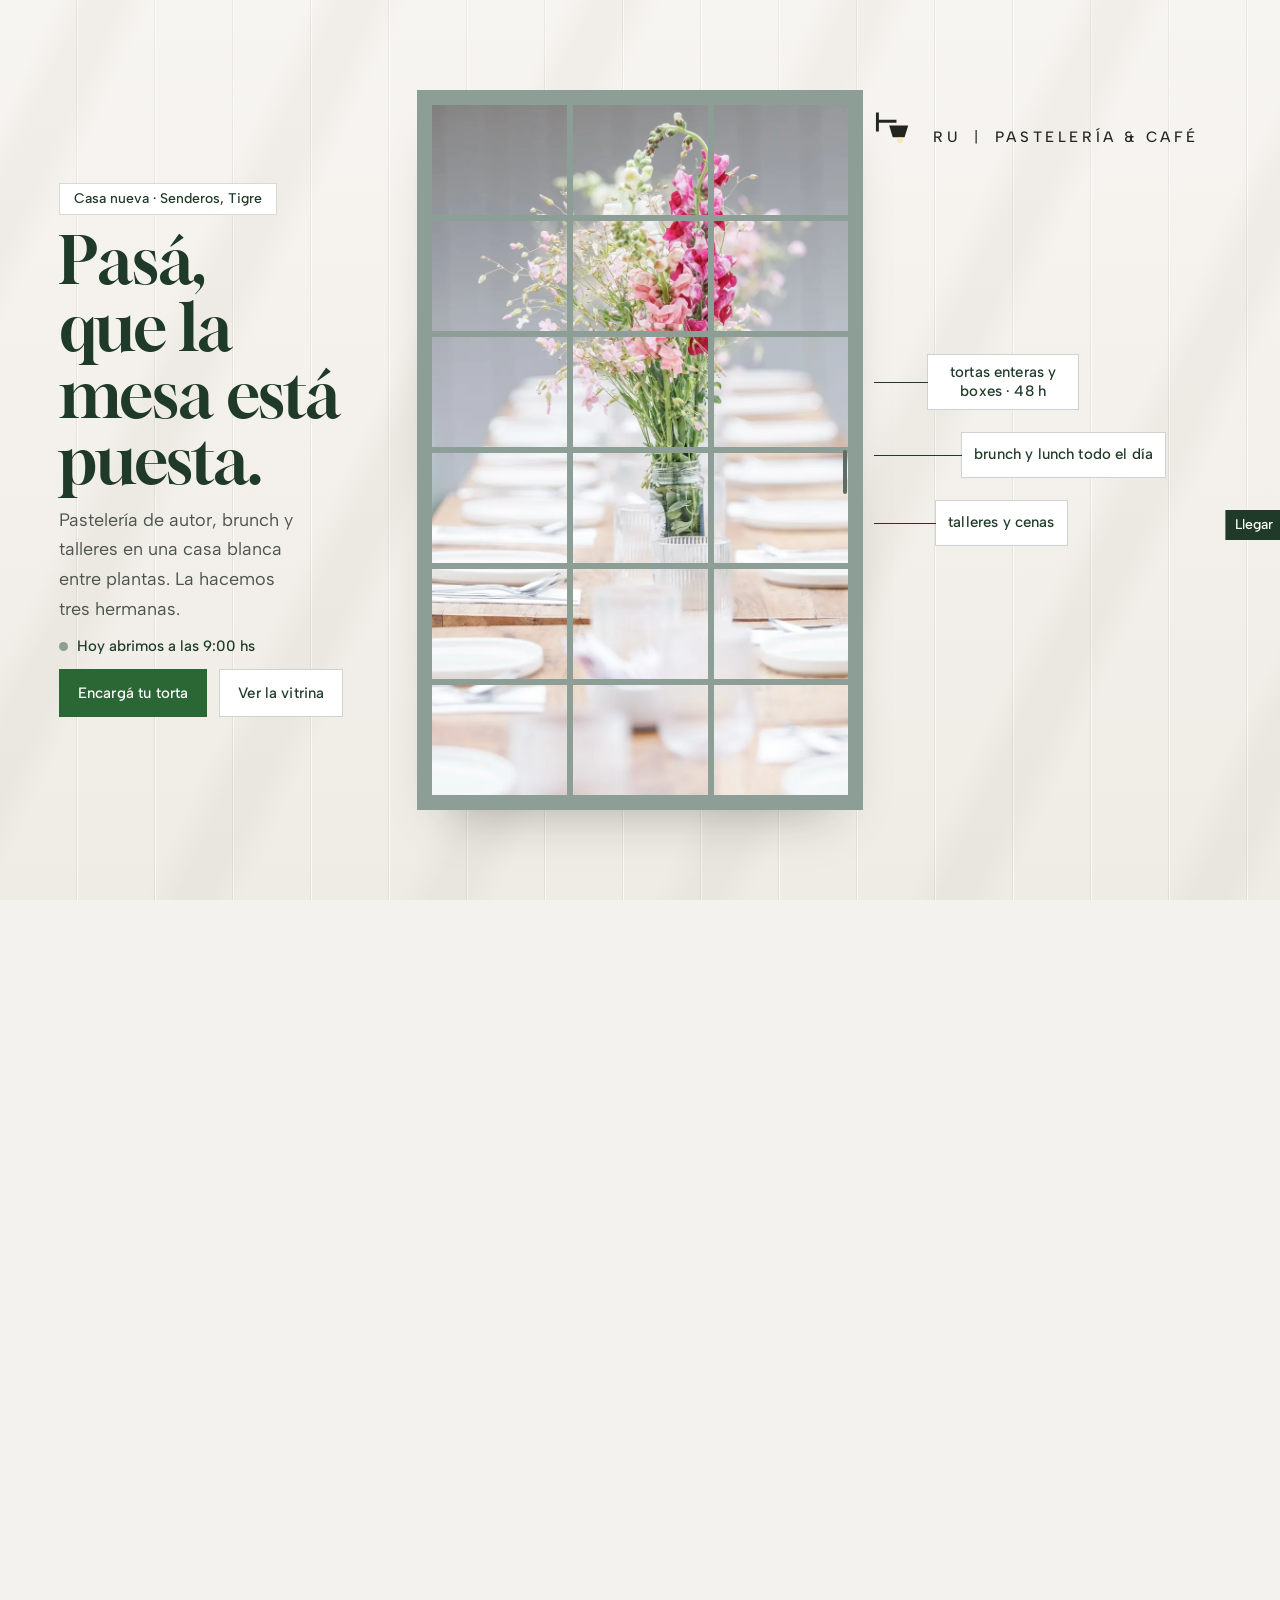
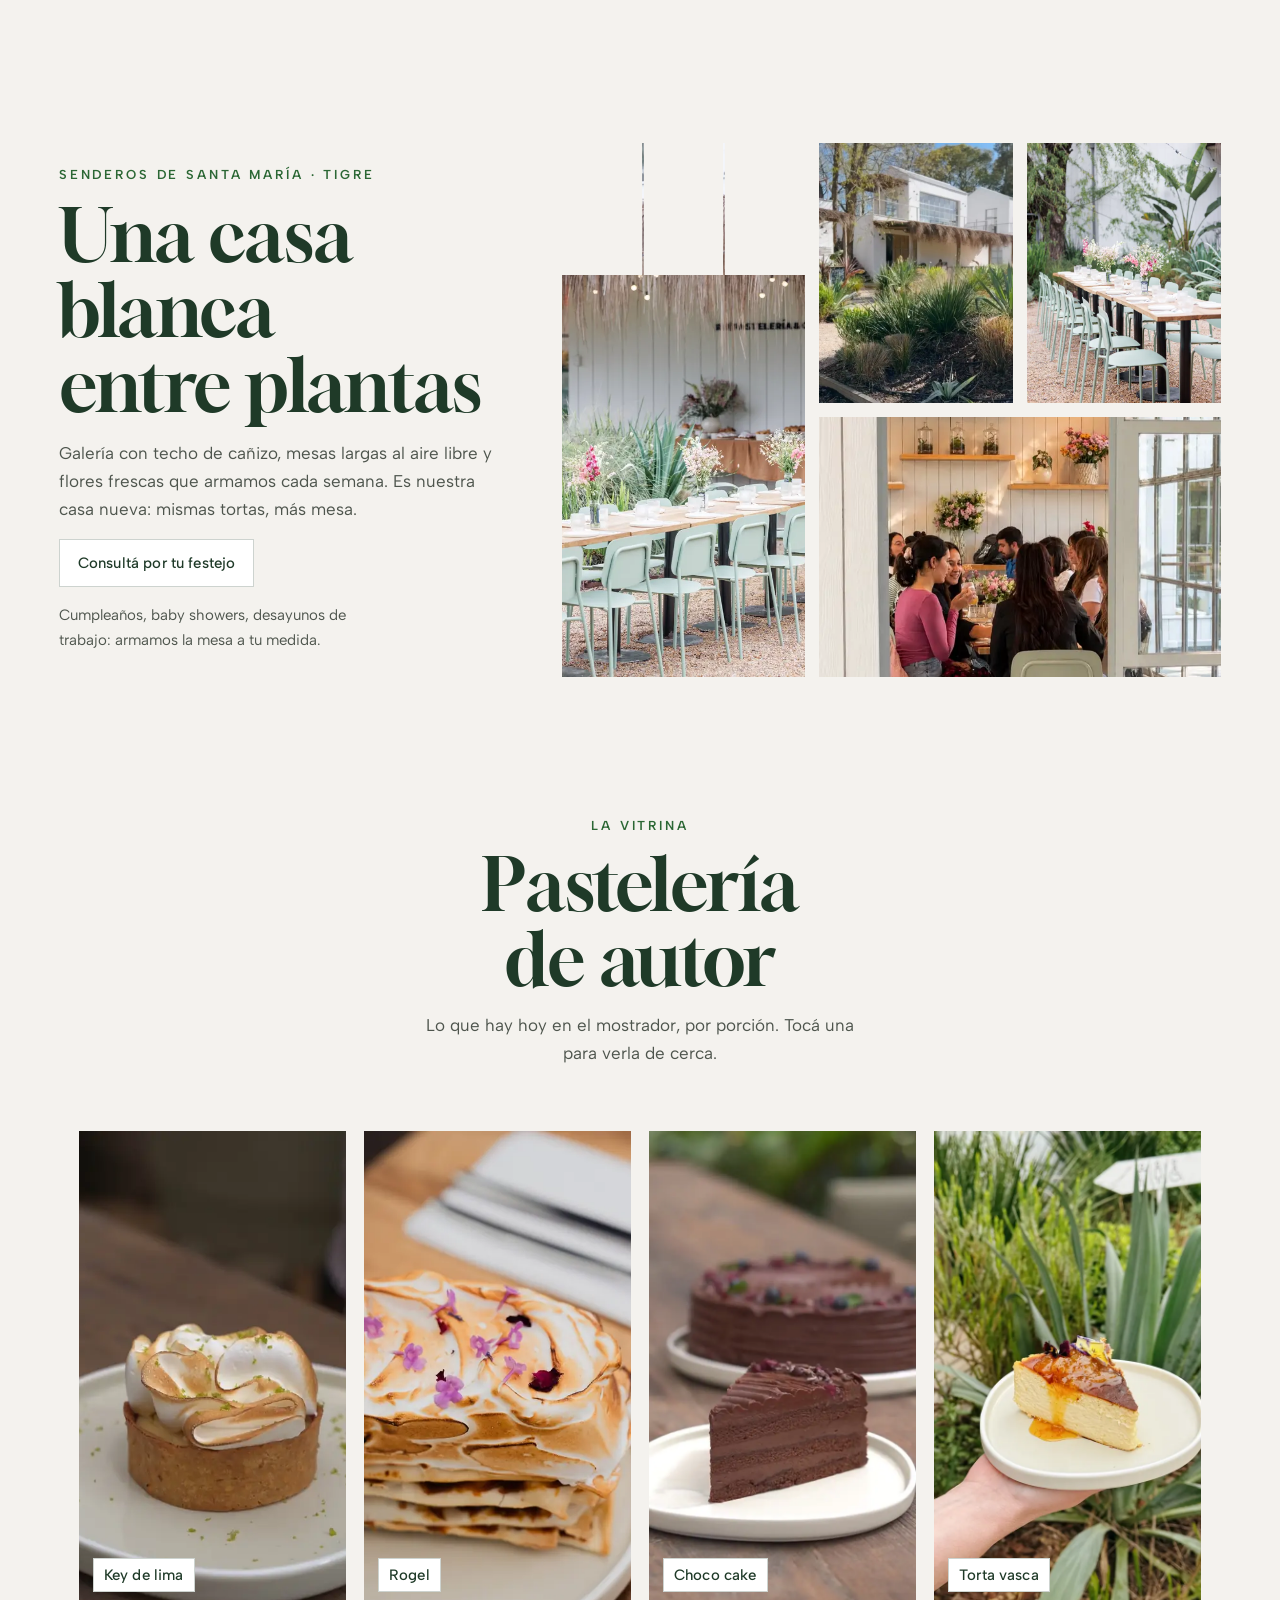
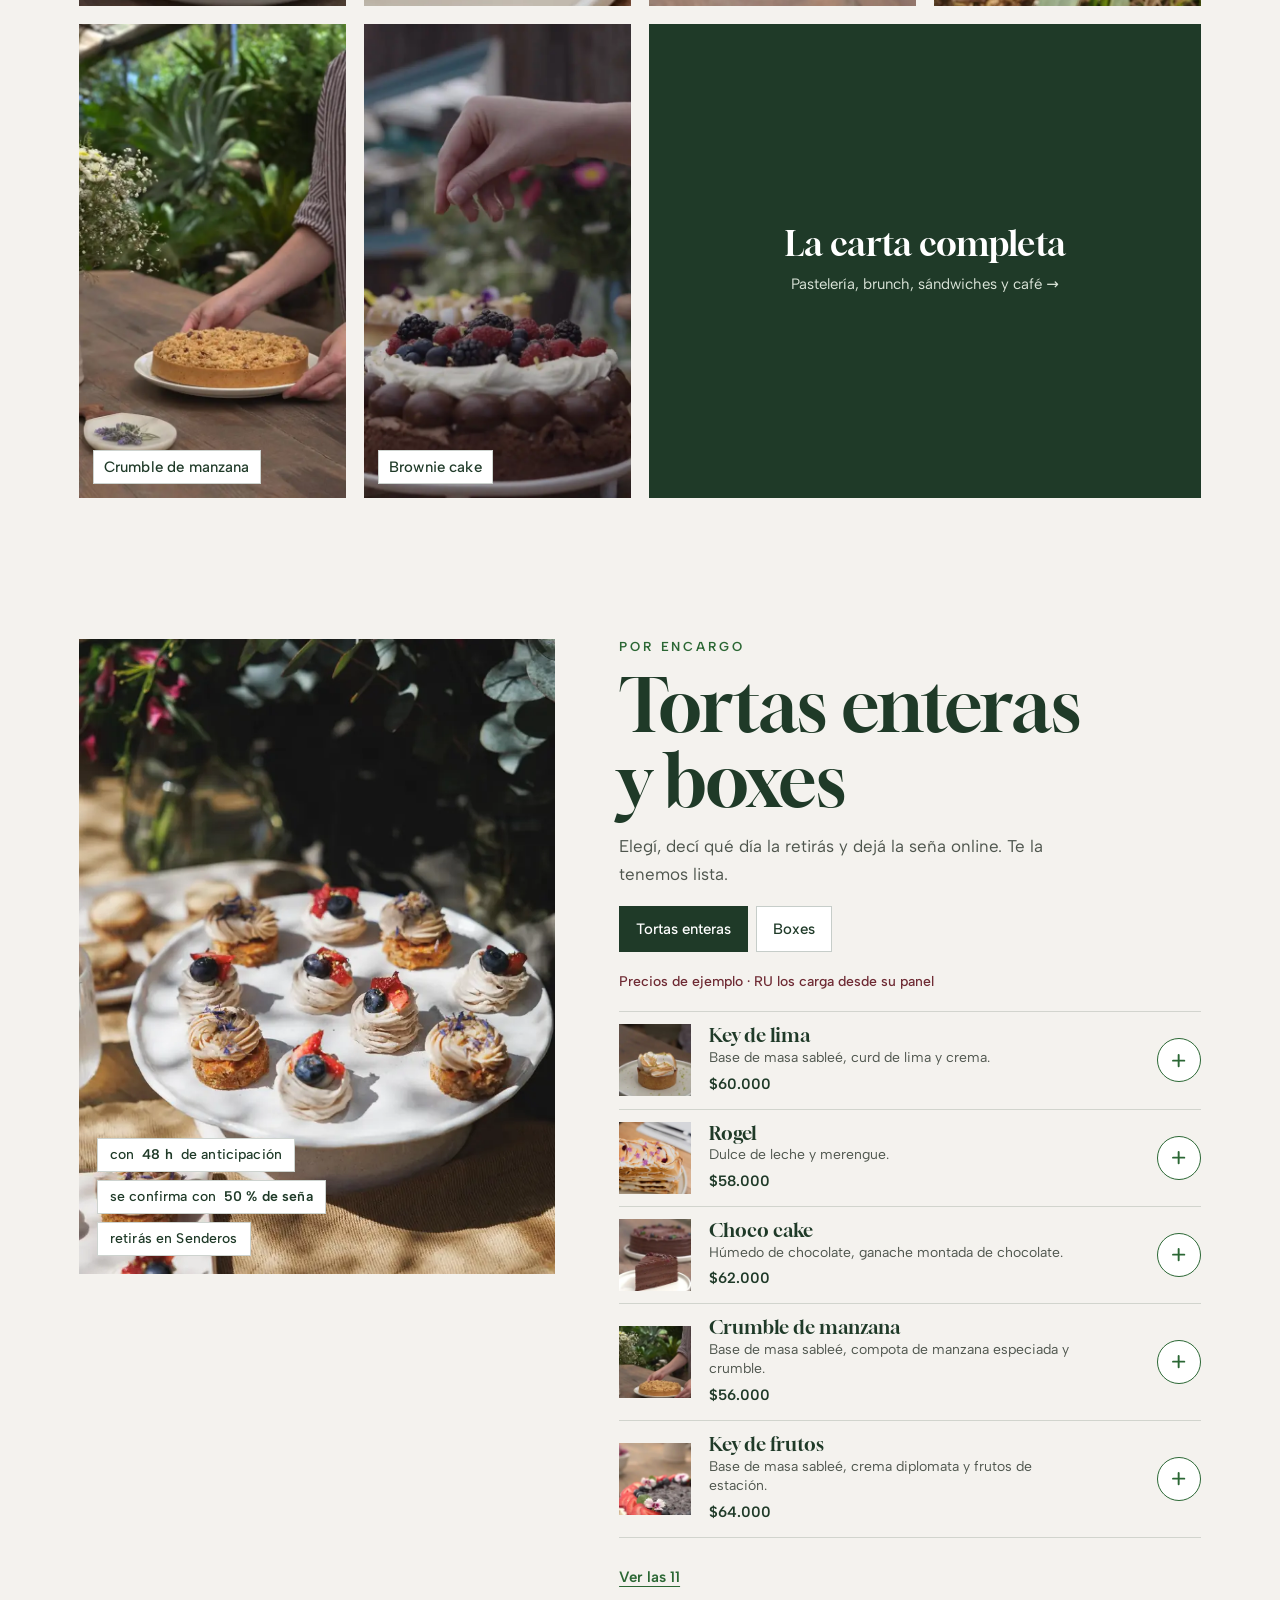
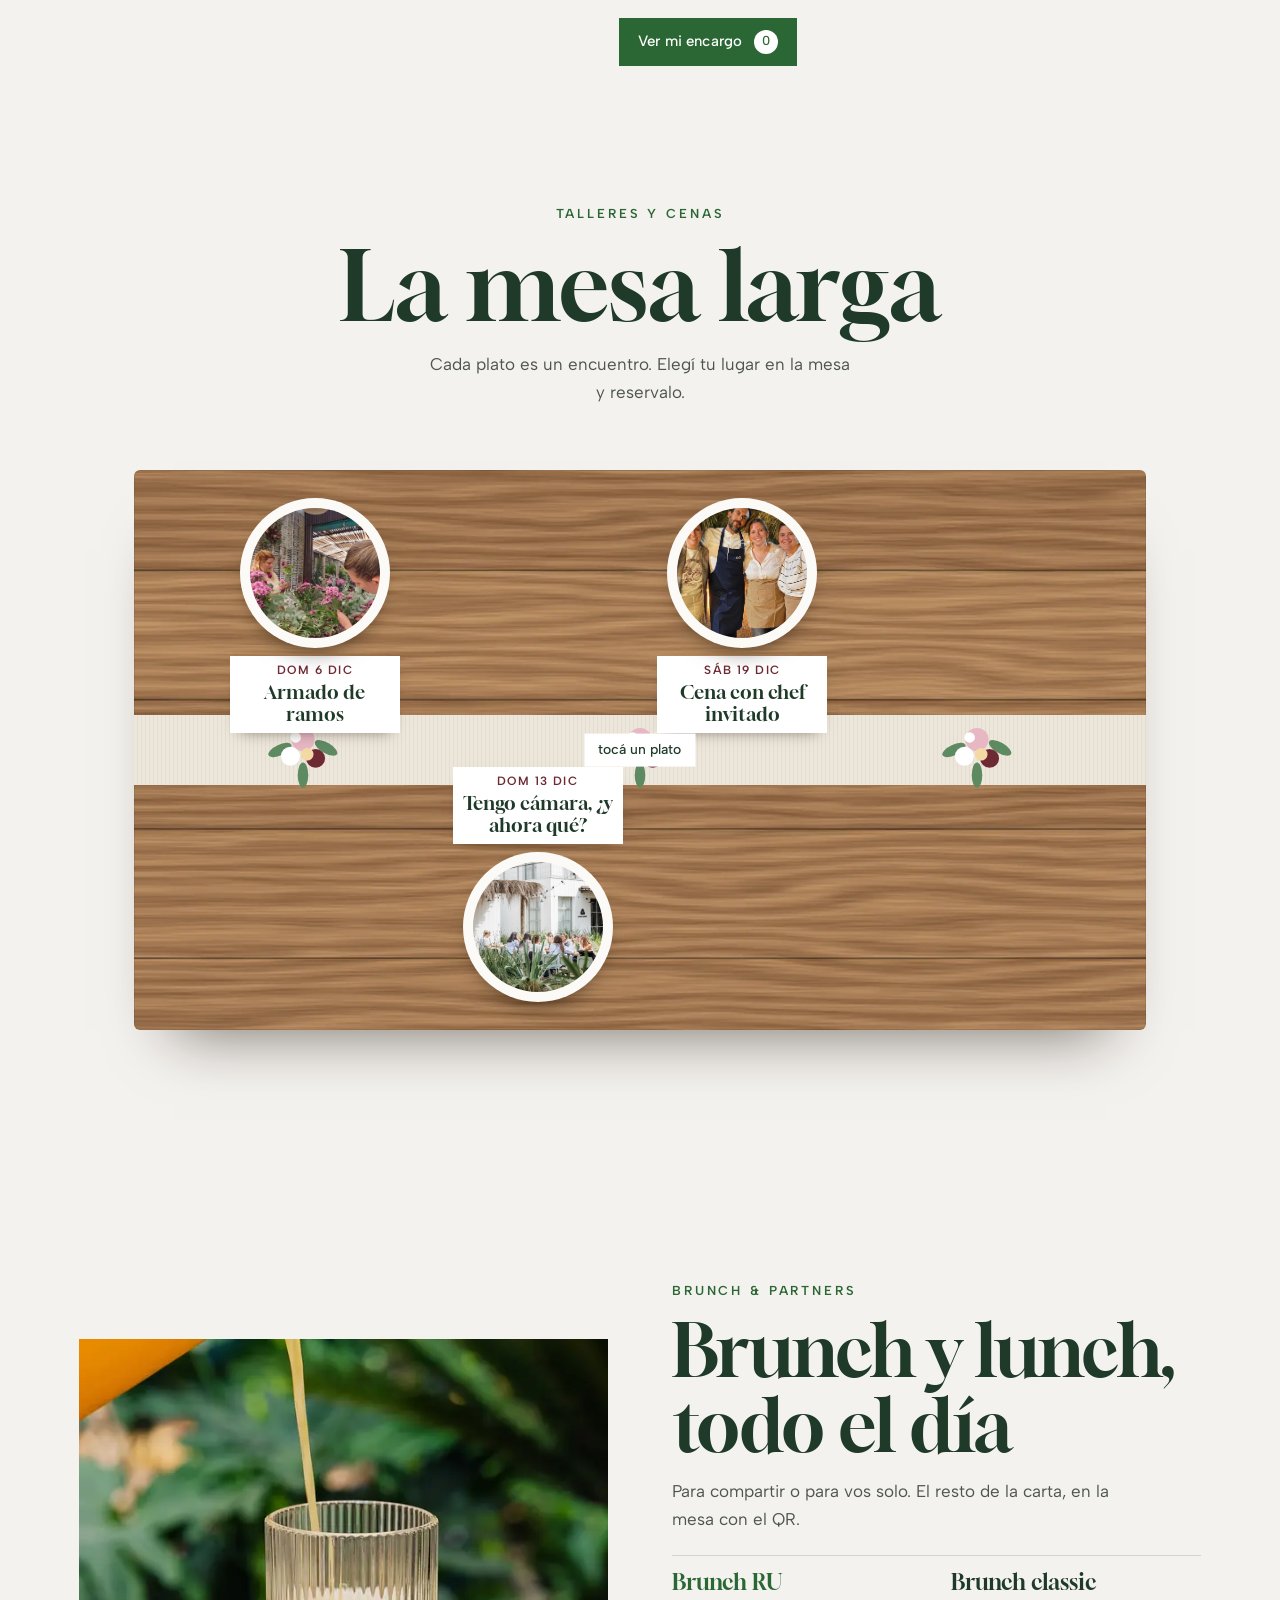
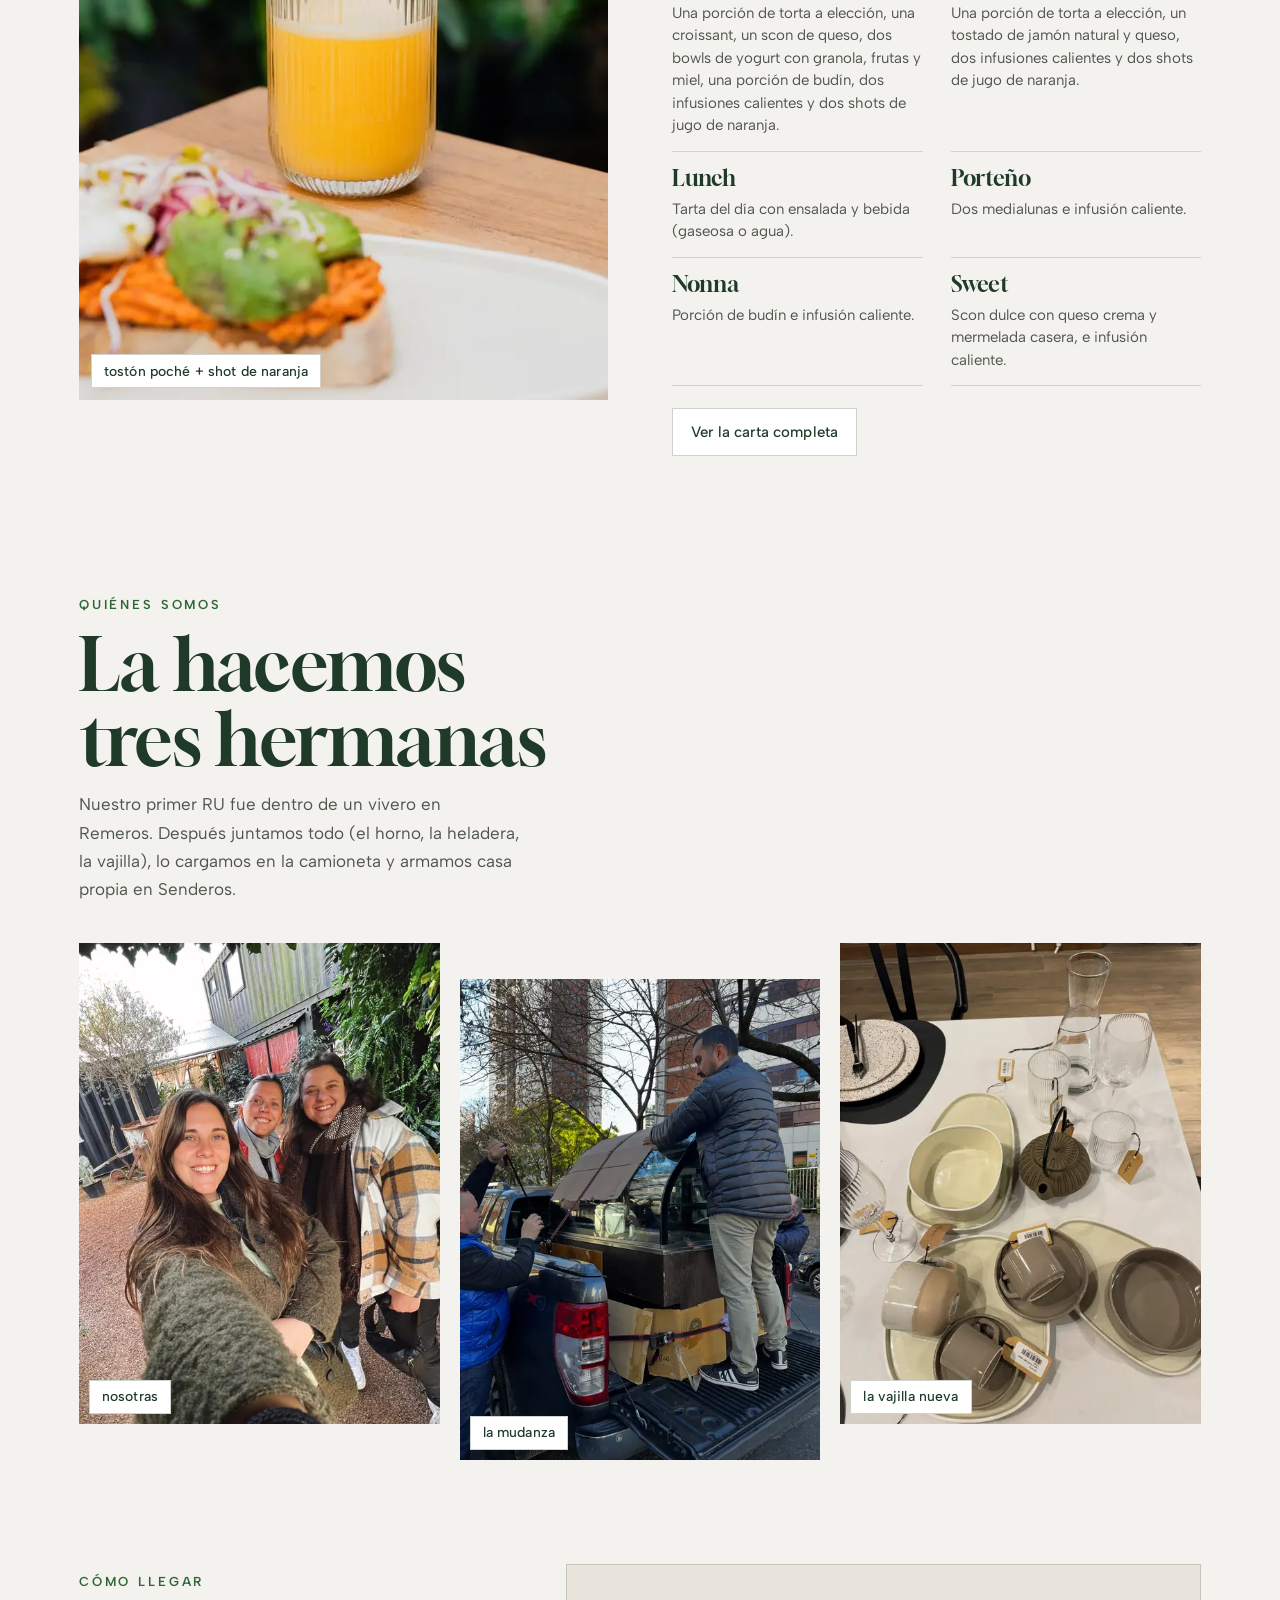
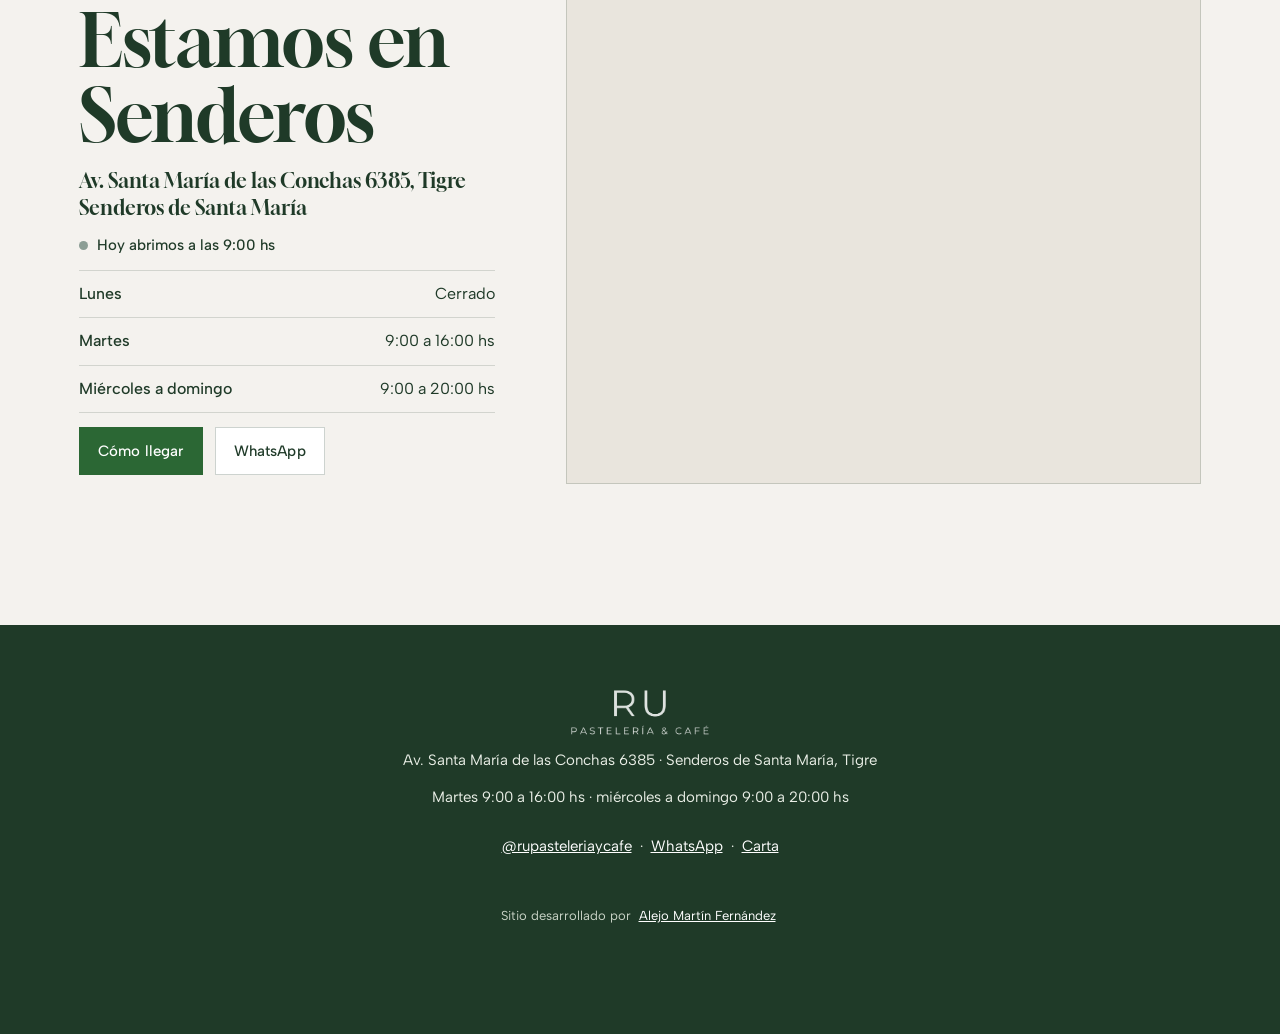
==== commit 287a1616: "Correcciones del revisor: ficha de la mesa en celu, zoom de la puerta, franjas, píldora del panel, v" ====
--- a/index.html
+++ b/index.html
@@ -28,7 +28,7 @@
 <link rel="preload" href="fonts/albert-sans-latin-400-normal.woff2" as="font" type="font/woff2" crossorigin>
 <link rel="stylesheet" href="css/fuentes.css?v=1">
 <link rel="stylesheet" href="kit/kit.css?v=1">
-<link rel="stylesheet" href="css/ru.css?v=1">
+<link rel="stylesheet" href="css/ru.css?v=2">
 </head>
 <body>
 
@@ -56,7 +56,7 @@
     </div>
 
     <a class="puerta" href="#casa" aria-label="Entrar a la casa">
-      <span class="puerta__vista"><img src="img/interior-mesa.webp" srcset="img/interior-mesa-s.webp 640w, img/interior-mesa.webp 1100w" sizes="(min-width: 900px) 480px, 64vw" width="1100" height="1467" alt="La mesa larga con flores en la casa de Senderos" fetchpriority="high"></span>
+      <span class="puerta__vista"><img src="img/interior-mesa.webp" srcset="img/interior-mesa-s.webp 640w, img/interior-mesa.webp 1100w, img/interior-mesa-l.webp 1650w" sizes="(min-width: 900px) 70vw, 64vw" width="1100" height="1467" alt="La mesa larga con flores en la casa de Senderos" fetchpriority="high"></span>
       <span class="puerta__reja" aria-hidden="true"></span>
       <span class="puerta__panos panos" aria-hidden="true"></span>
       <span class="puerta__manija" aria-hidden="true"></span>
@@ -265,6 +265,6 @@
   </symbol>
 </svg>
 
-<script type="module" src="js/ru.js?v=1"></script>
+<script type="module" src="js/ru.js?v=2"></script>
 </body>
 </html>
--- a/css/ru.css
+++ b/css/ru.css
@@ -413,3 +413,27 @@
 .mas{justify-self:start;min-height:44px;padding:10px 0;border:0;background:none;color:var(--verde);font:600 15px/1 var(--s);text-decoration:underline;text-underline-offset:4px;cursor:pointer}
 .tienda [data-kit-qty]{--kit-qty-w:112px;--kit-qty-h:44px;width:112px}
 html.kit-lock-ru .kit-demo-pill,html.kit-lock-ru .barra{opacity:0;pointer-events:none}
+
+/* ---- correcciones del revisor ---- */
+@media (max-width:899px){
+  .reglas{position:static;margin-top:12px;display:flex;flex-wrap:wrap;gap:8px}
+  .encargos__foto{aspect-ratio:auto;overflow:visible}
+  .encargos__foto img{aspect-ratio:4/3;height:auto}
+  .encargos__foto .panos{bottom:auto;aspect-ratio:4/3}
+  .invita{bottom:auto;top:10px}
+  .lugar:nth-child(1){top:56px}.lugar:nth-child(2){top:190px}.lugar:nth-child(3){top:324px}.lugar:nth-child(4){top:458px}
+  .ficha__foto{aspect-ratio:2/1}
+  html.ficha-abierta .barra{opacity:0;pointer-events:none}
+}
+.tablon__madera::after{content:"";position:absolute;inset:0;z-index:5;background:rgba(24,16,8,.5);opacity:0;pointer-events:none;transition:opacity .3s}
+.tablon__madera.con-ficha::after{opacity:1}
+.puerta__manija,.puerta__reja{transition:opacity .2s}
+@media (min-width:900px){
+  .vitrina__grilla .pieza--carta{grid-column:span 2;aspect-ratio:auto}
+  .barra a.activa::after{opacity:1;transform:translate(0,-50%)}
+  .hermanas{grid-template-columns:minmax(0,1fr);gap:40px}
+  .hermanas__txt{max-width:44rem}
+  .hermanas__fotos{gap:20px}
+  .hermanas__fotos figure:nth-child(2){transform:translateY(36px)}
+}
+@media (max-width:899px){html:not(.oculta-pill) .barra{opacity:0;pointer-events:none}}
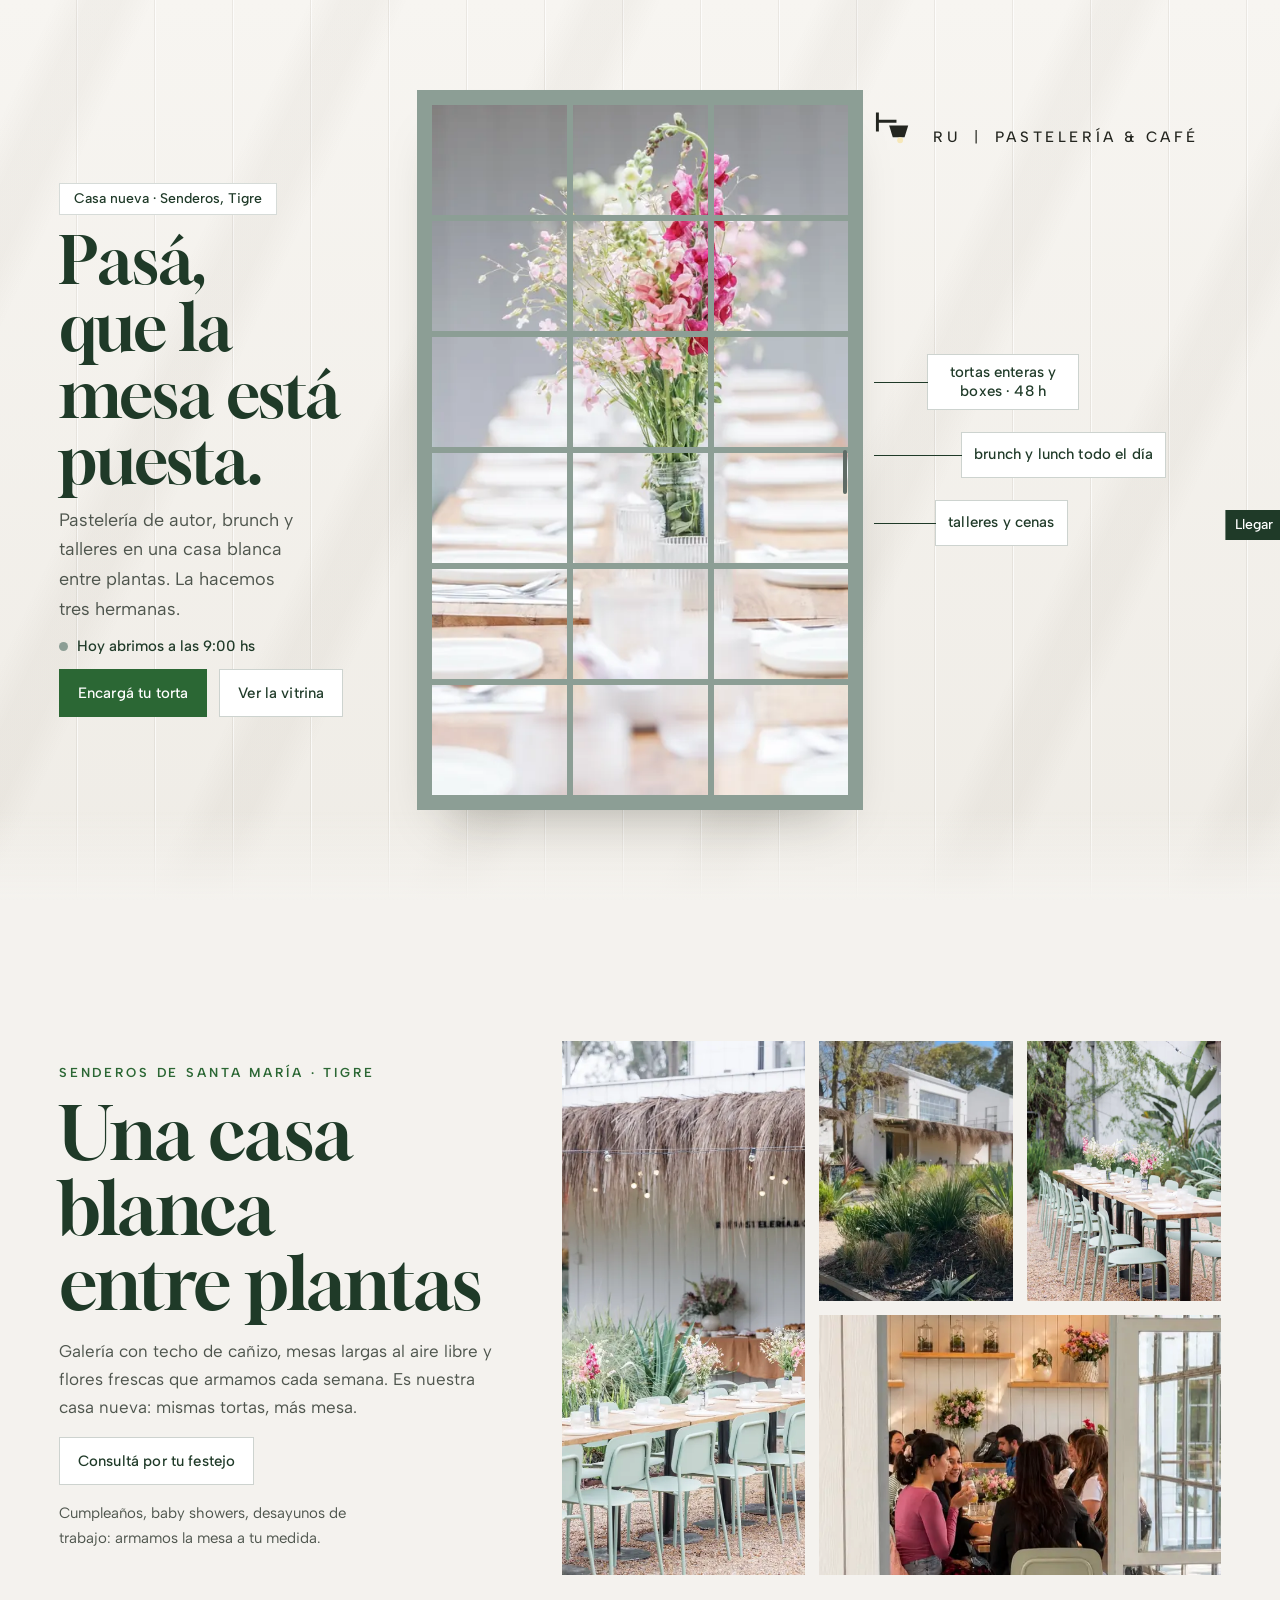
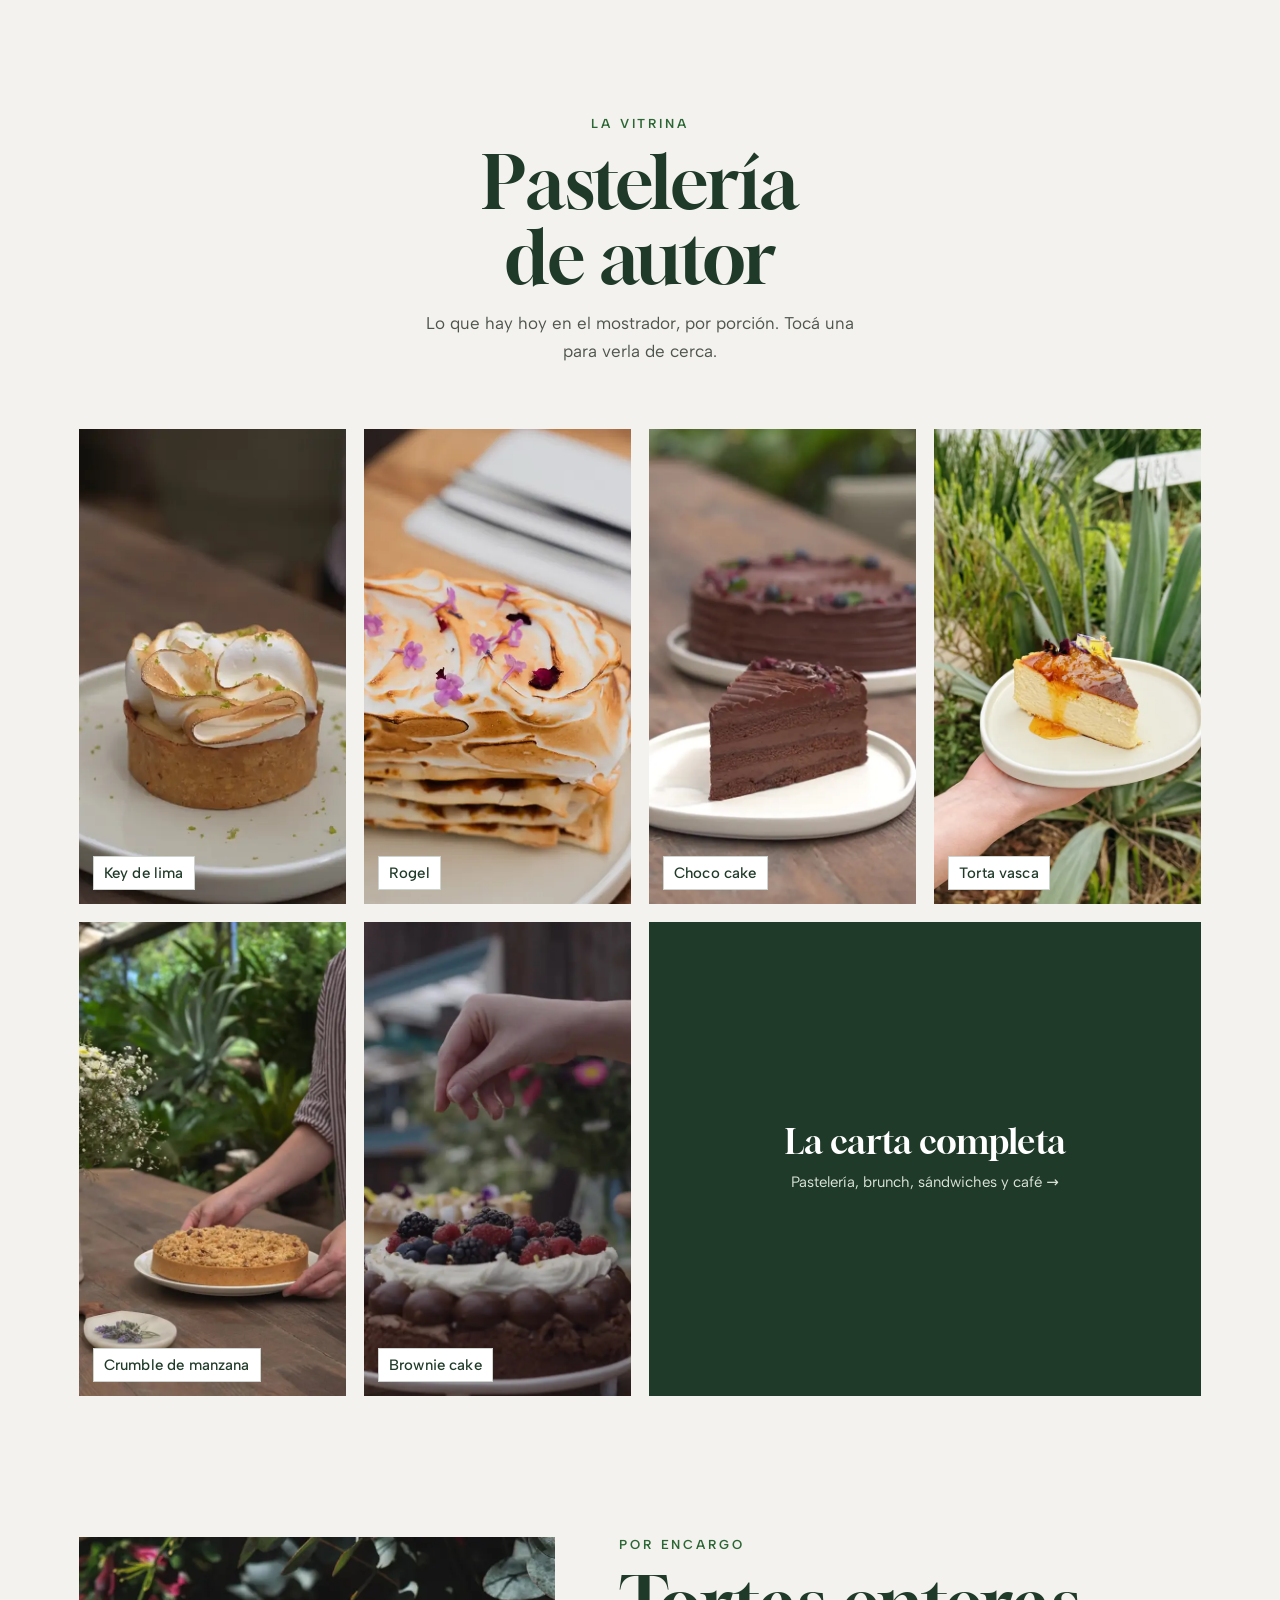
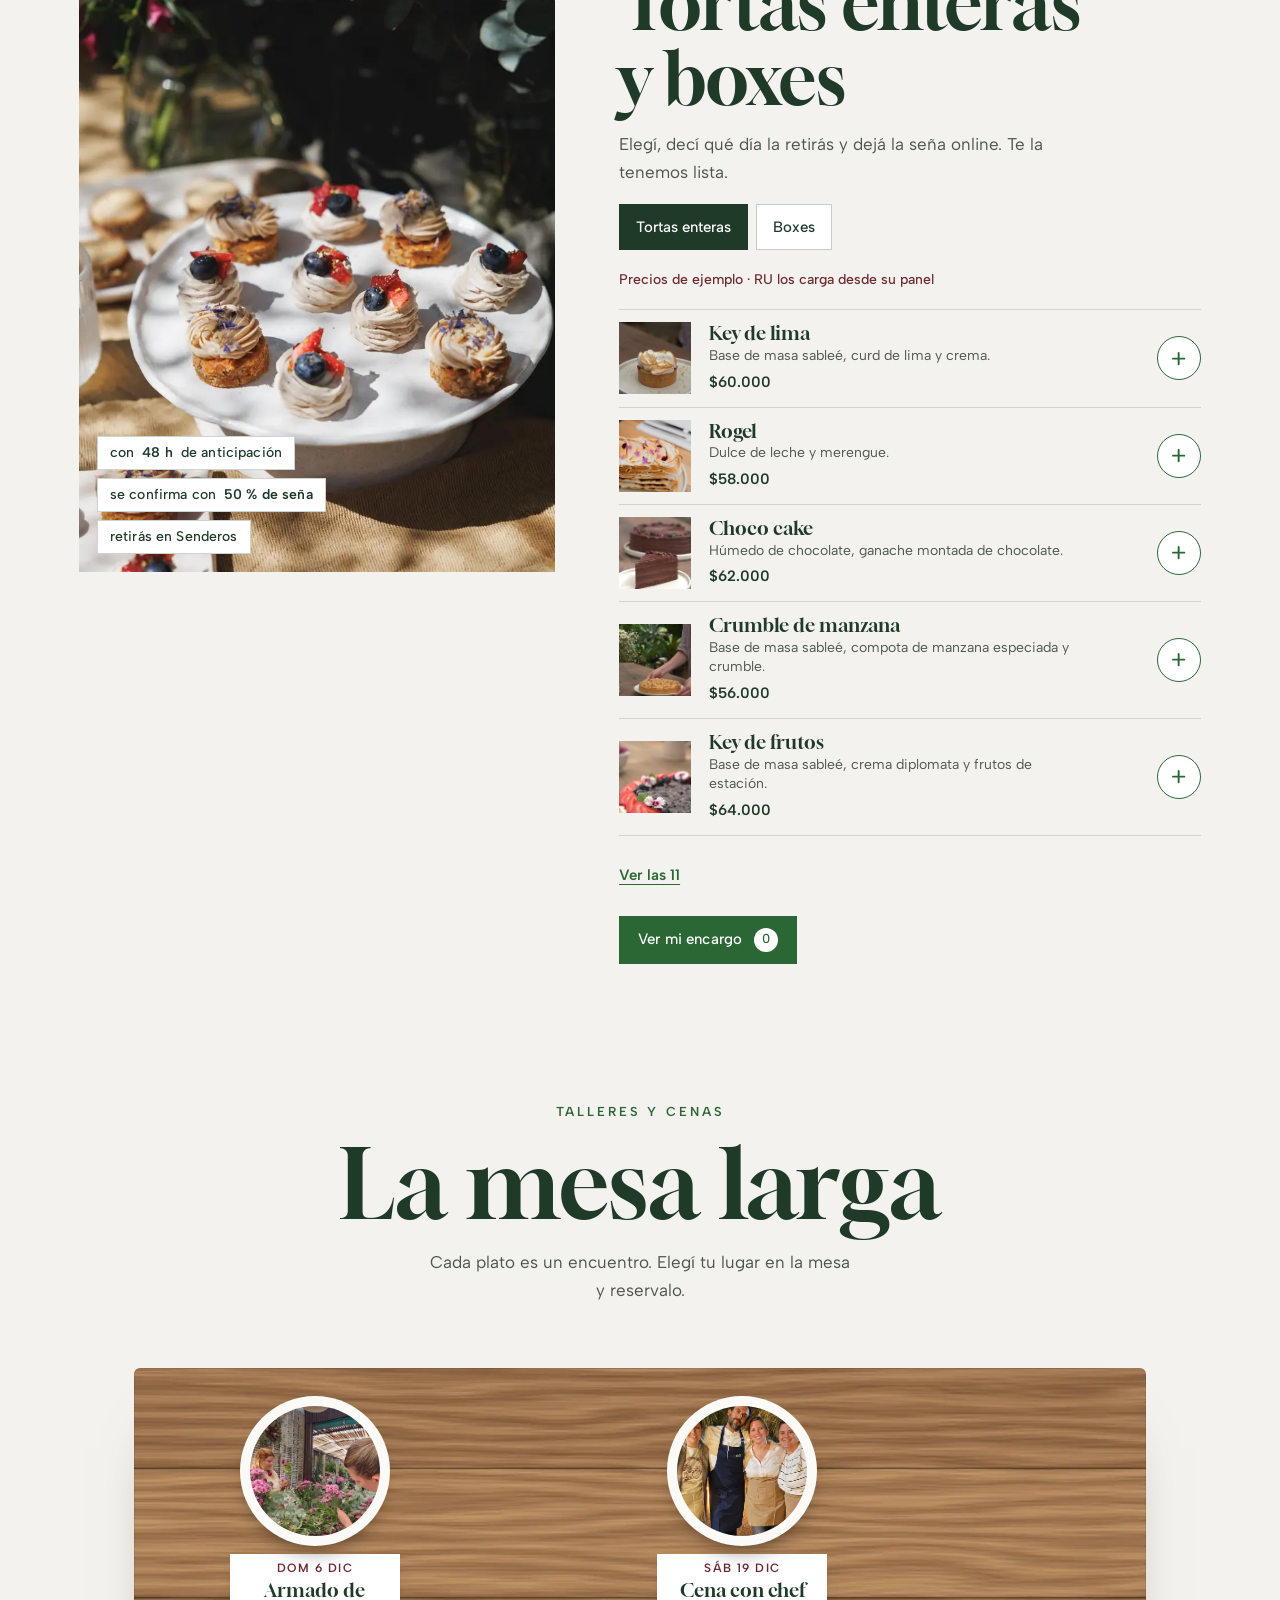
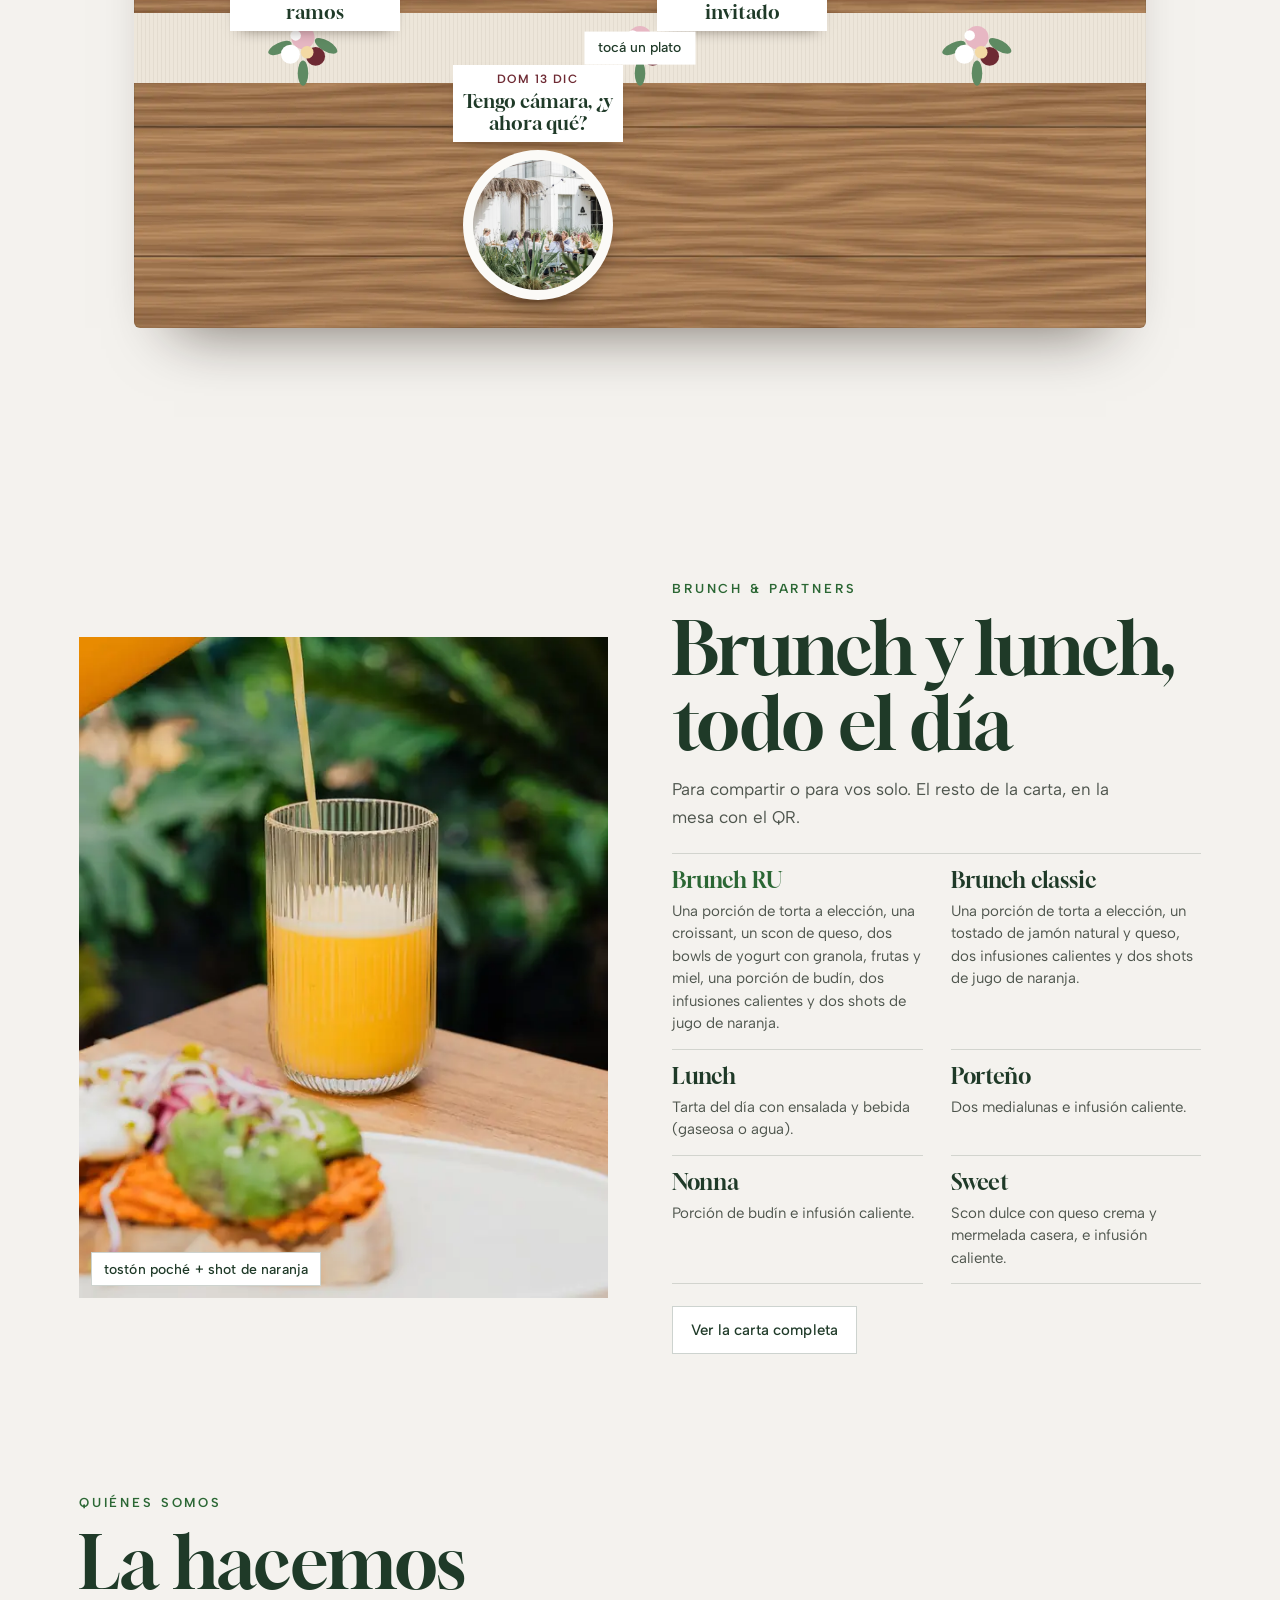
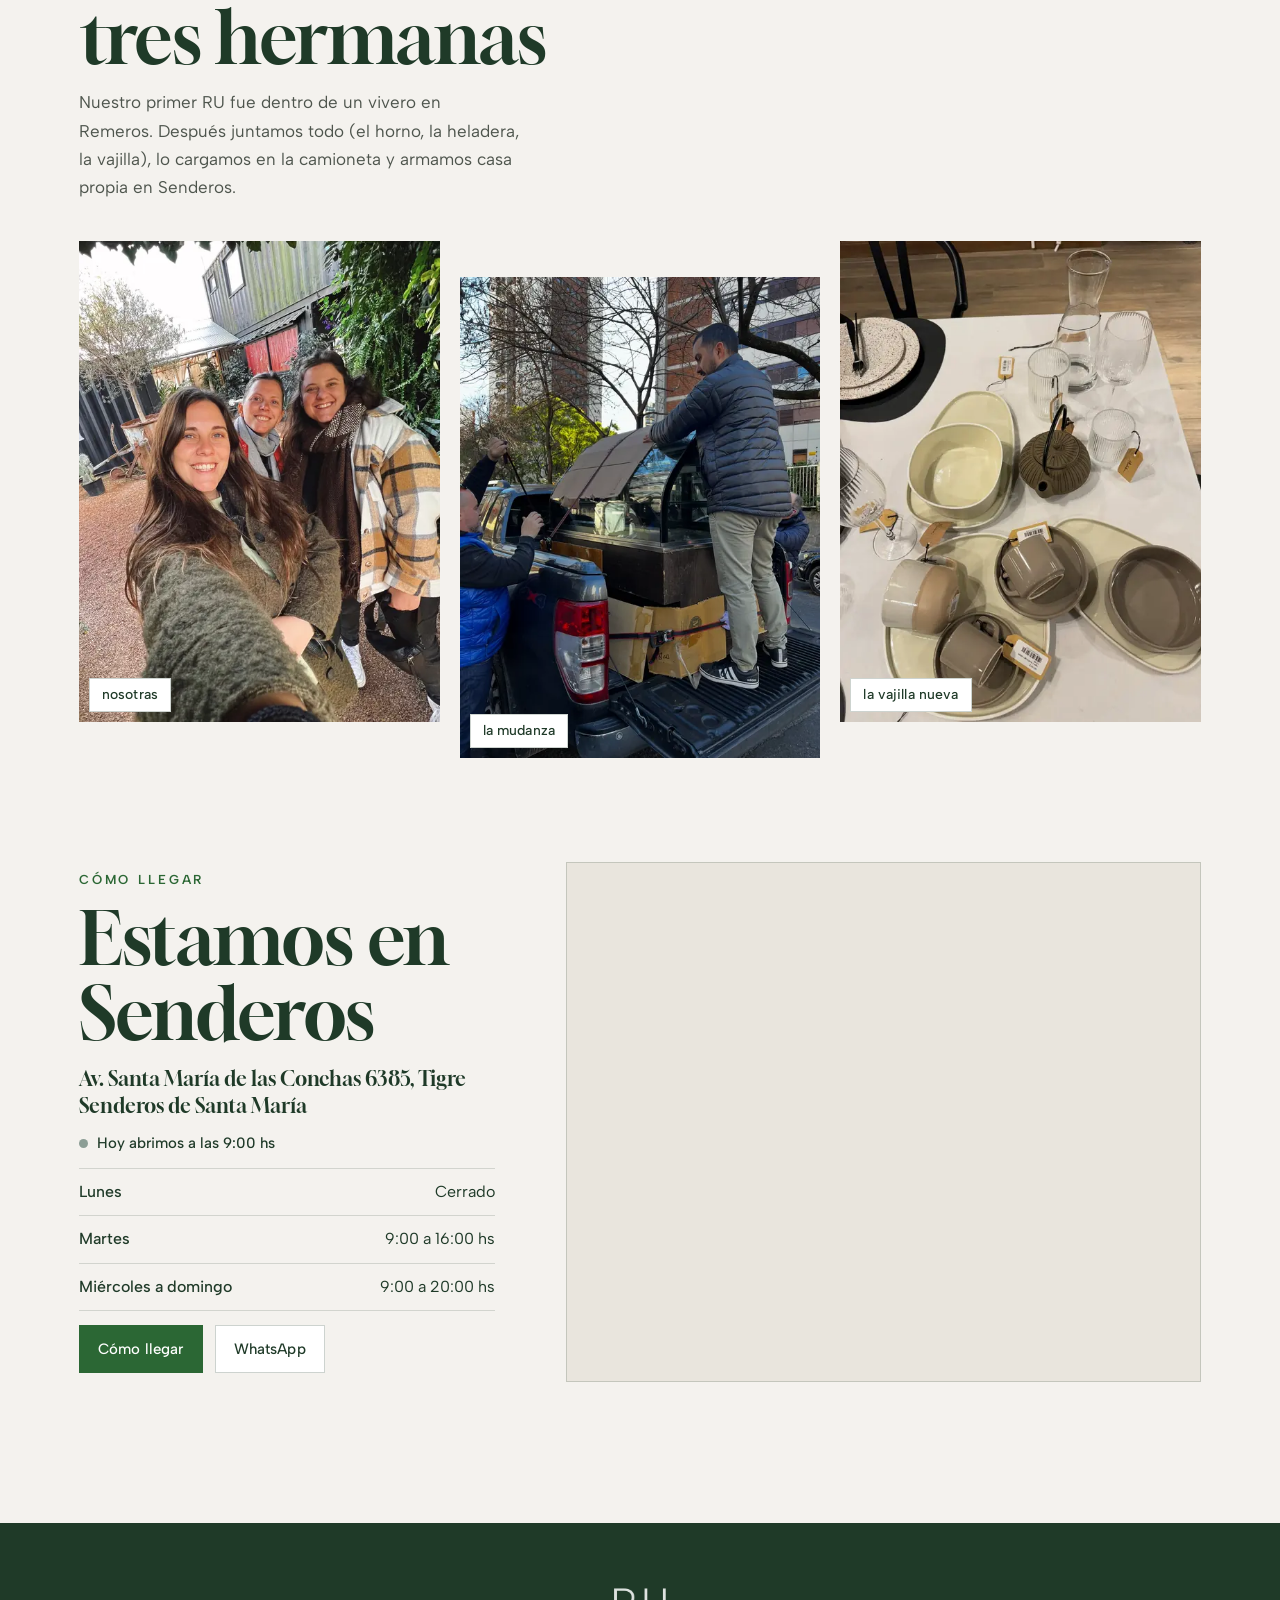
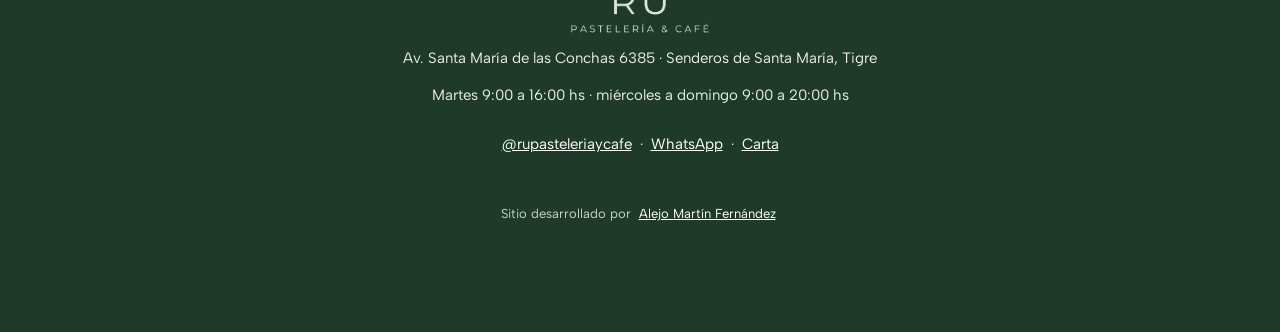
==== commit f1d09336: "Hero estático: sin zoom a la puerta al scrollear Co-Authored-By: Claude Opus 5.5 <noreply@anthropic." ====
--- a/index.html
+++ b/index.html
@@ -28,7 +28,7 @@
 <link rel="preload" href="fonts/albert-sans-latin-400-normal.woff2" as="font" type="font/woff2" crossorigin>
 <link rel="stylesheet" href="css/fuentes.css?v=1">
 <link rel="stylesheet" href="kit/kit.css?v=1">
-<link rel="stylesheet" href="css/ru.css?v=2">
+<link rel="stylesheet" href="css/ru.css?v=3">
 </head>
 <body>
 
@@ -56,7 +56,7 @@
     </div>
 
     <a class="puerta" href="#casa" aria-label="Entrar a la casa">
-      <span class="puerta__vista"><img src="img/interior-mesa.webp" srcset="img/interior-mesa-s.webp 640w, img/interior-mesa.webp 1100w, img/interior-mesa-l.webp 1650w" sizes="(min-width: 900px) 70vw, 64vw" width="1100" height="1467" alt="La mesa larga con flores en la casa de Senderos" fetchpriority="high"></span>
+      <span class="puerta__vista"><img src="img/interior-mesa.webp" srcset="img/interior-mesa-s.webp 640w, img/interior-mesa.webp 1100w, img/interior-mesa-l.webp 1650w" sizes="(min-width: 900px) 480px, 64vw" width="1100" height="1467" alt="La mesa larga con flores en la casa de Senderos" fetchpriority="high"></span>
       <span class="puerta__reja" aria-hidden="true"></span>
       <span class="puerta__panos panos" aria-hidden="true"></span>
       <span class="puerta__manija" aria-hidden="true"></span>
@@ -265,6 +265,6 @@
   </symbol>
 </svg>
 
-<script type="module" src="js/ru.js?v=2"></script>
+<script type="module" src="js/ru.js?v=3"></script>
 </body>
 </html>
--- a/css/ru.css
+++ b/css/ru.css
@@ -78,8 +78,8 @@
 .listo .entra{opacity:1;transform:none;transition:opacity .6s ease calc(var(--d,0)*80ms),transform .7s cubic-bezier(.2,.7,.2,1) calc(var(--d,0)*80ms)}
 
 /* ======================= HERO A · la puerta ======================= */
-.heroA{position:relative;height:calc(var(--alto,100svh)*1.78)}
-.heroA__escena{position:sticky;top:0;height:var(--alto,100svh);min-height:640px;overflow:clip;display:grid;
+.heroA{position:relative}
+.heroA__escena{position:relative;height:var(--alto,100svh);min-height:640px;overflow:clip;display:grid;
   grid-template-columns:minmax(0,1fr);justify-items:center;align-content:start;padding:calc(env(safe-area-inset-top) + 20px) 22px 28px}
 .pared{position:absolute;inset:0;background:
   repeating-linear-gradient(90deg,rgba(255,255,255,0) 0 76px,rgba(120,110,95,.10) 76px 77px,rgba(255,255,255,.7) 77px 78px),
@@ -437,3 +437,4 @@
   .hermanas__fotos figure:nth-child(2){transform:translateY(36px)}
 }
 @media (max-width:899px){html:not(.oculta-pill) .barra{opacity:0;pointer-events:none}}
+.pared::after{content:"";position:absolute;left:0;right:0;bottom:0;height:90px;background:linear-gradient(rgba(244,242,238,0),var(--crema))}
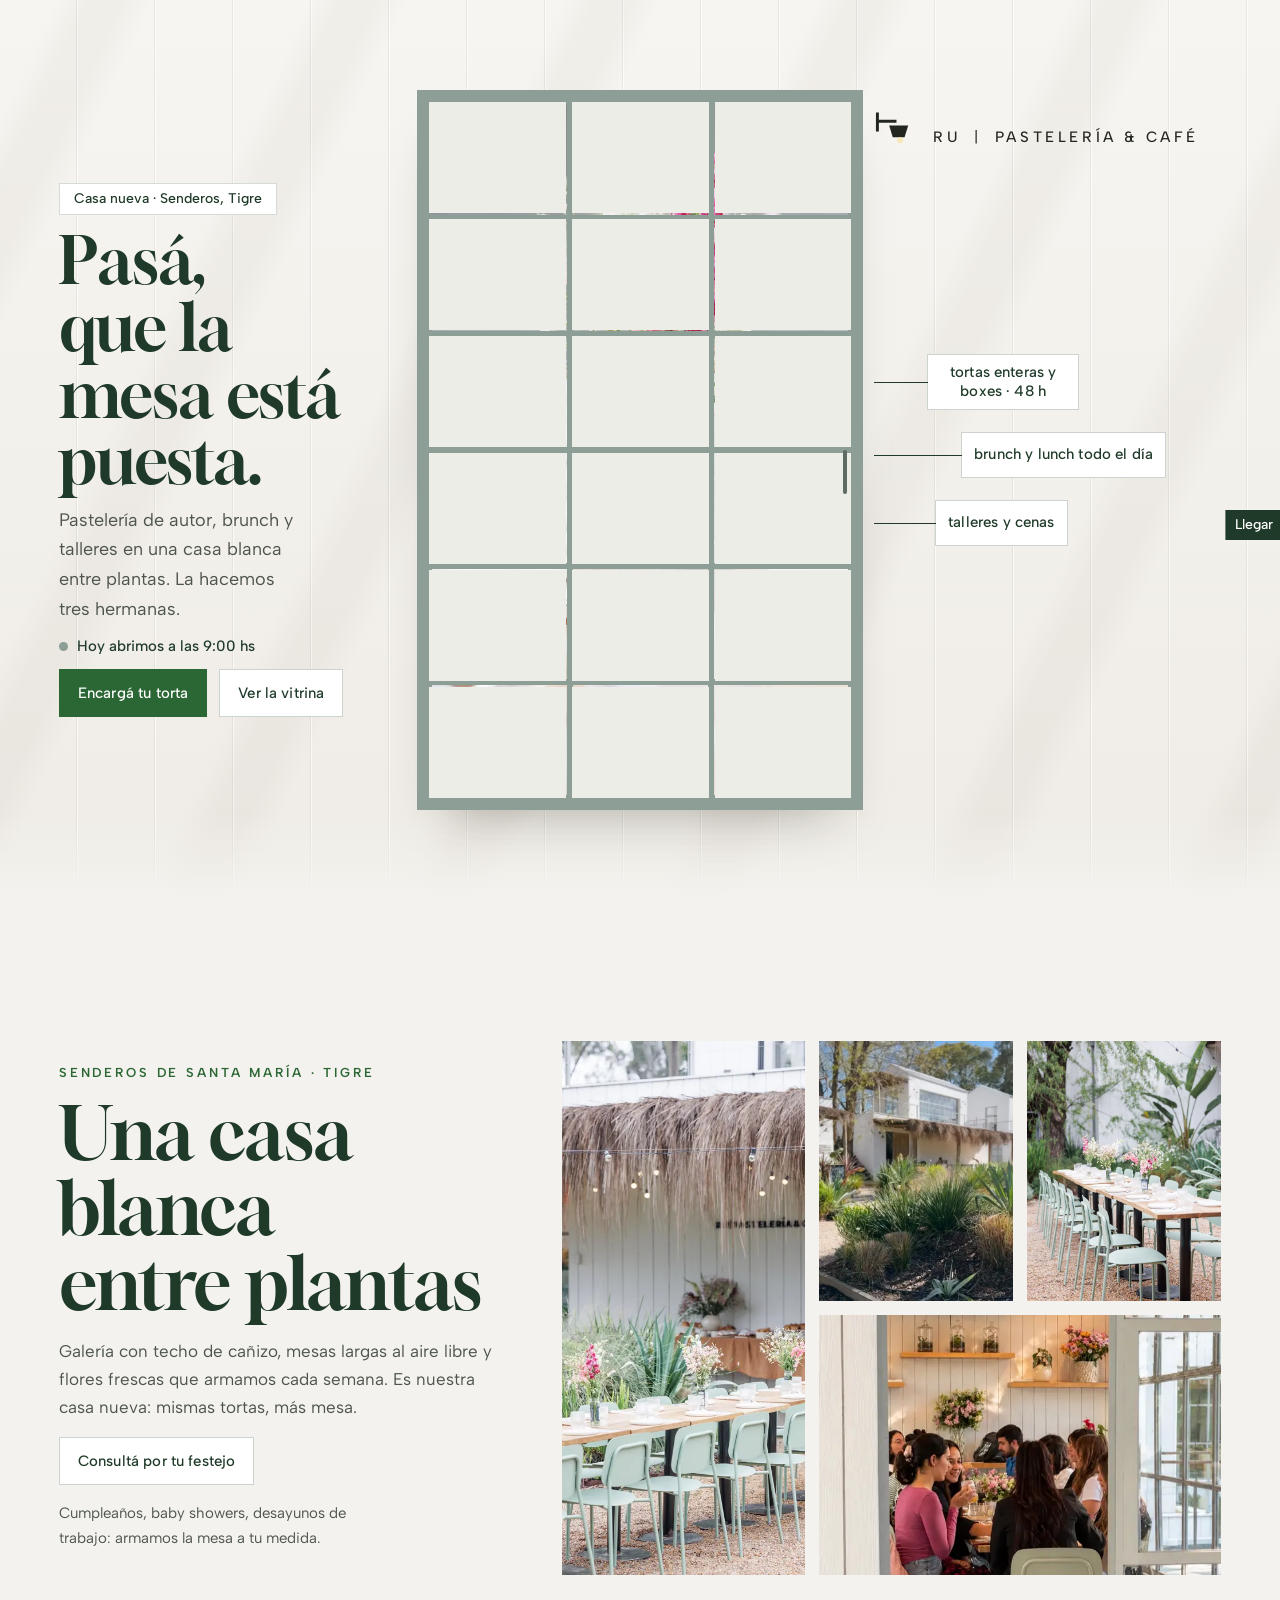
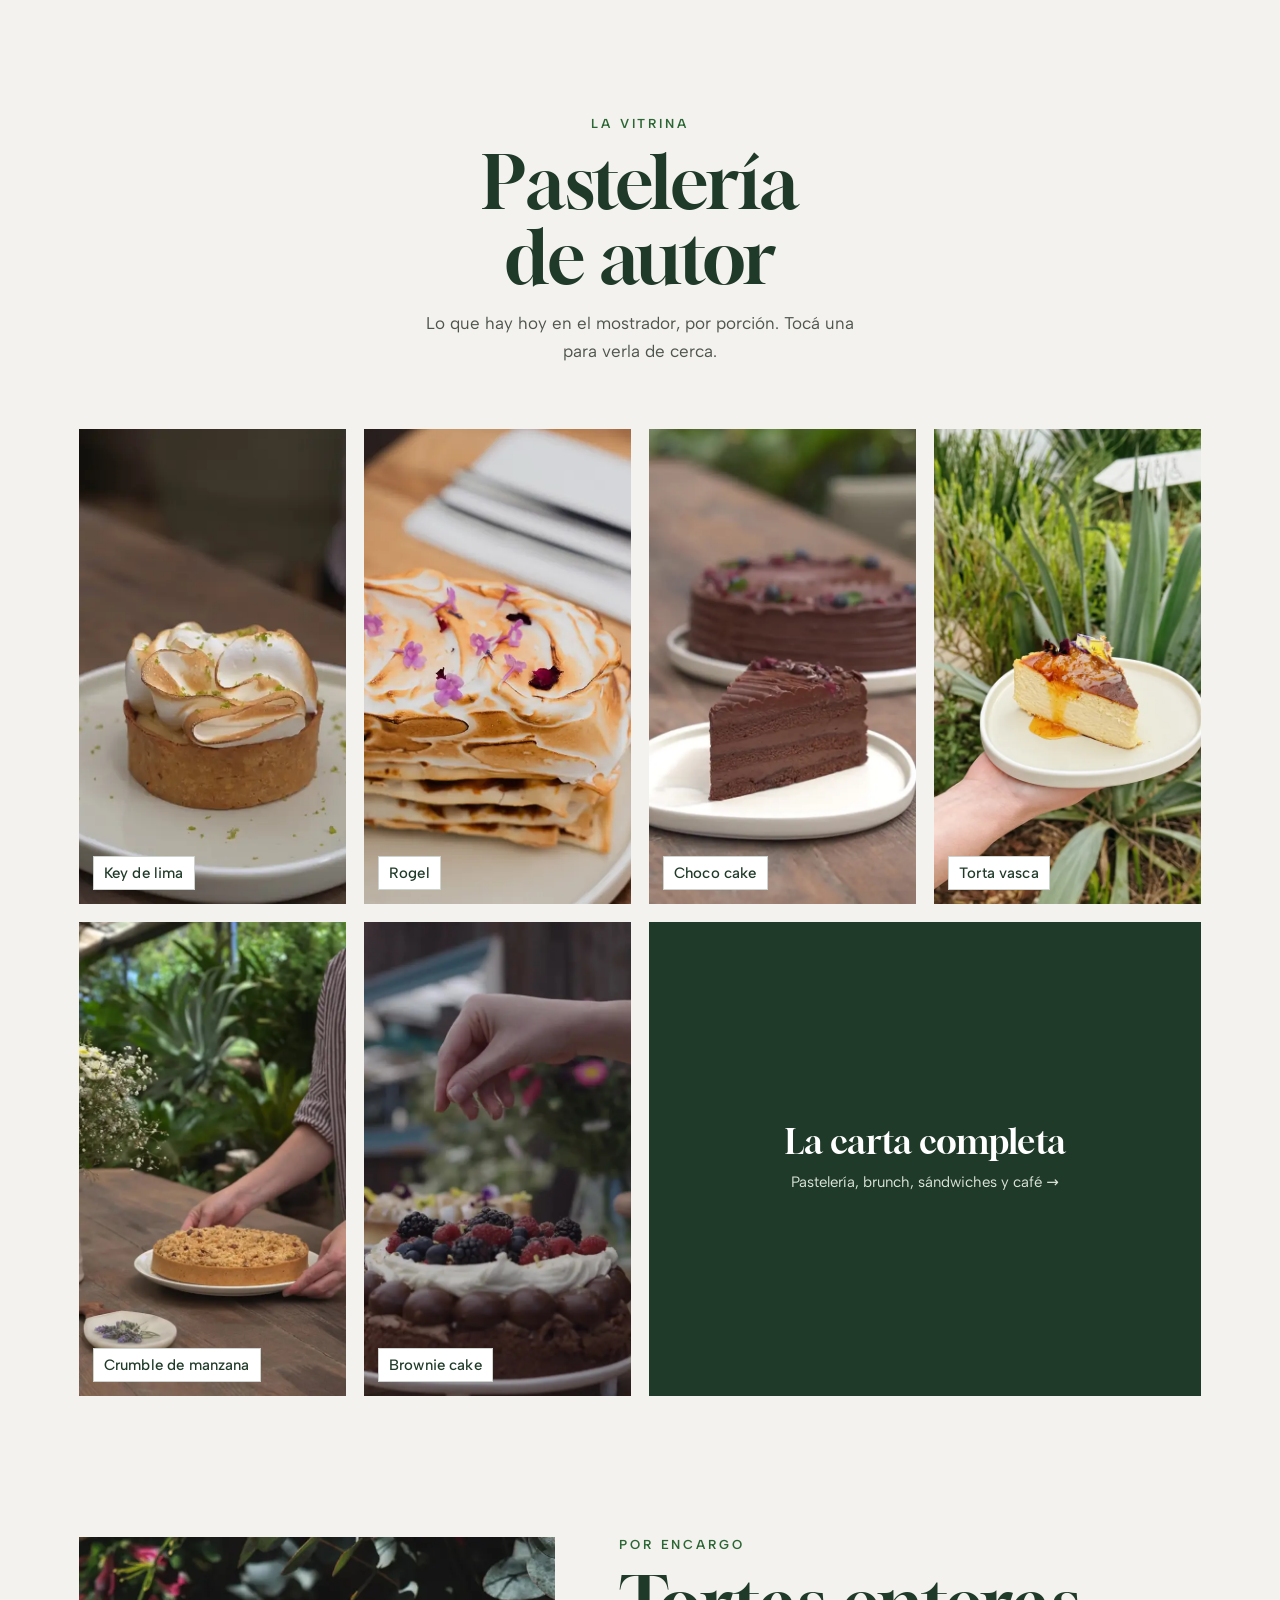
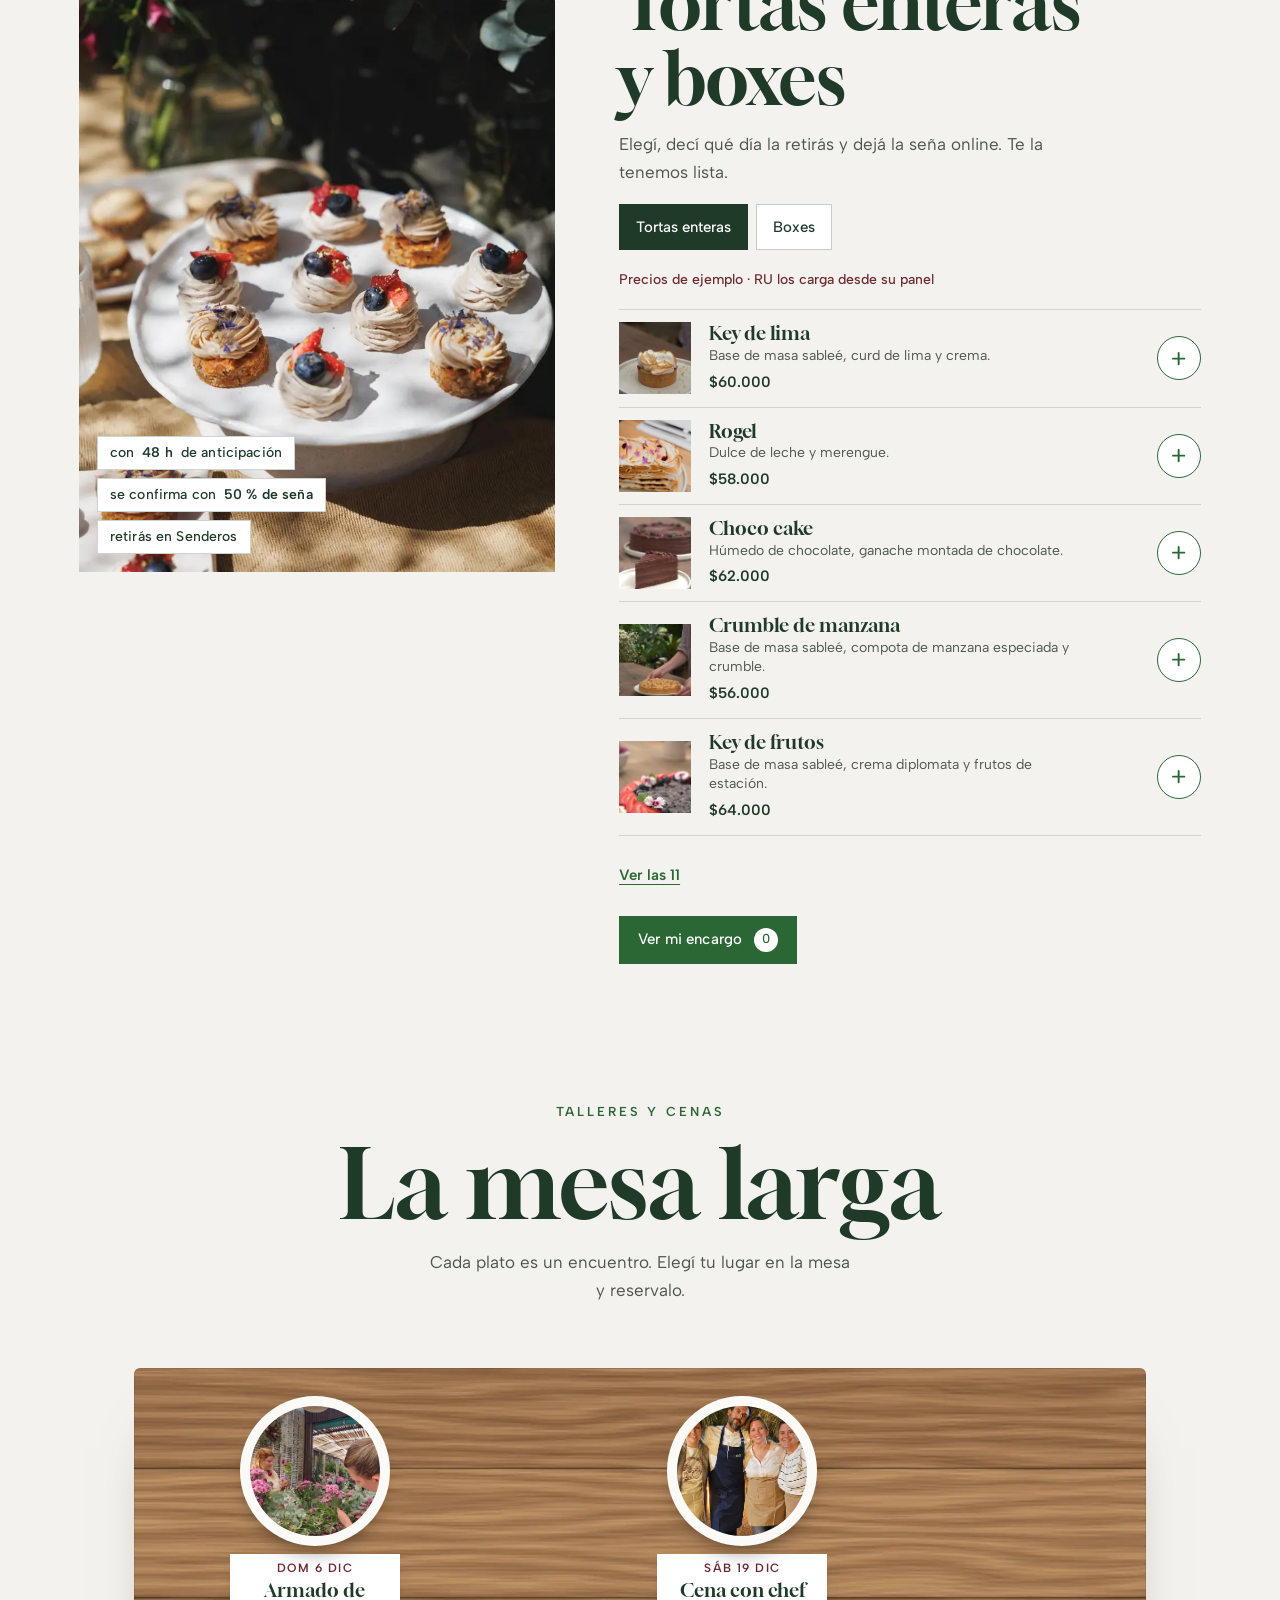
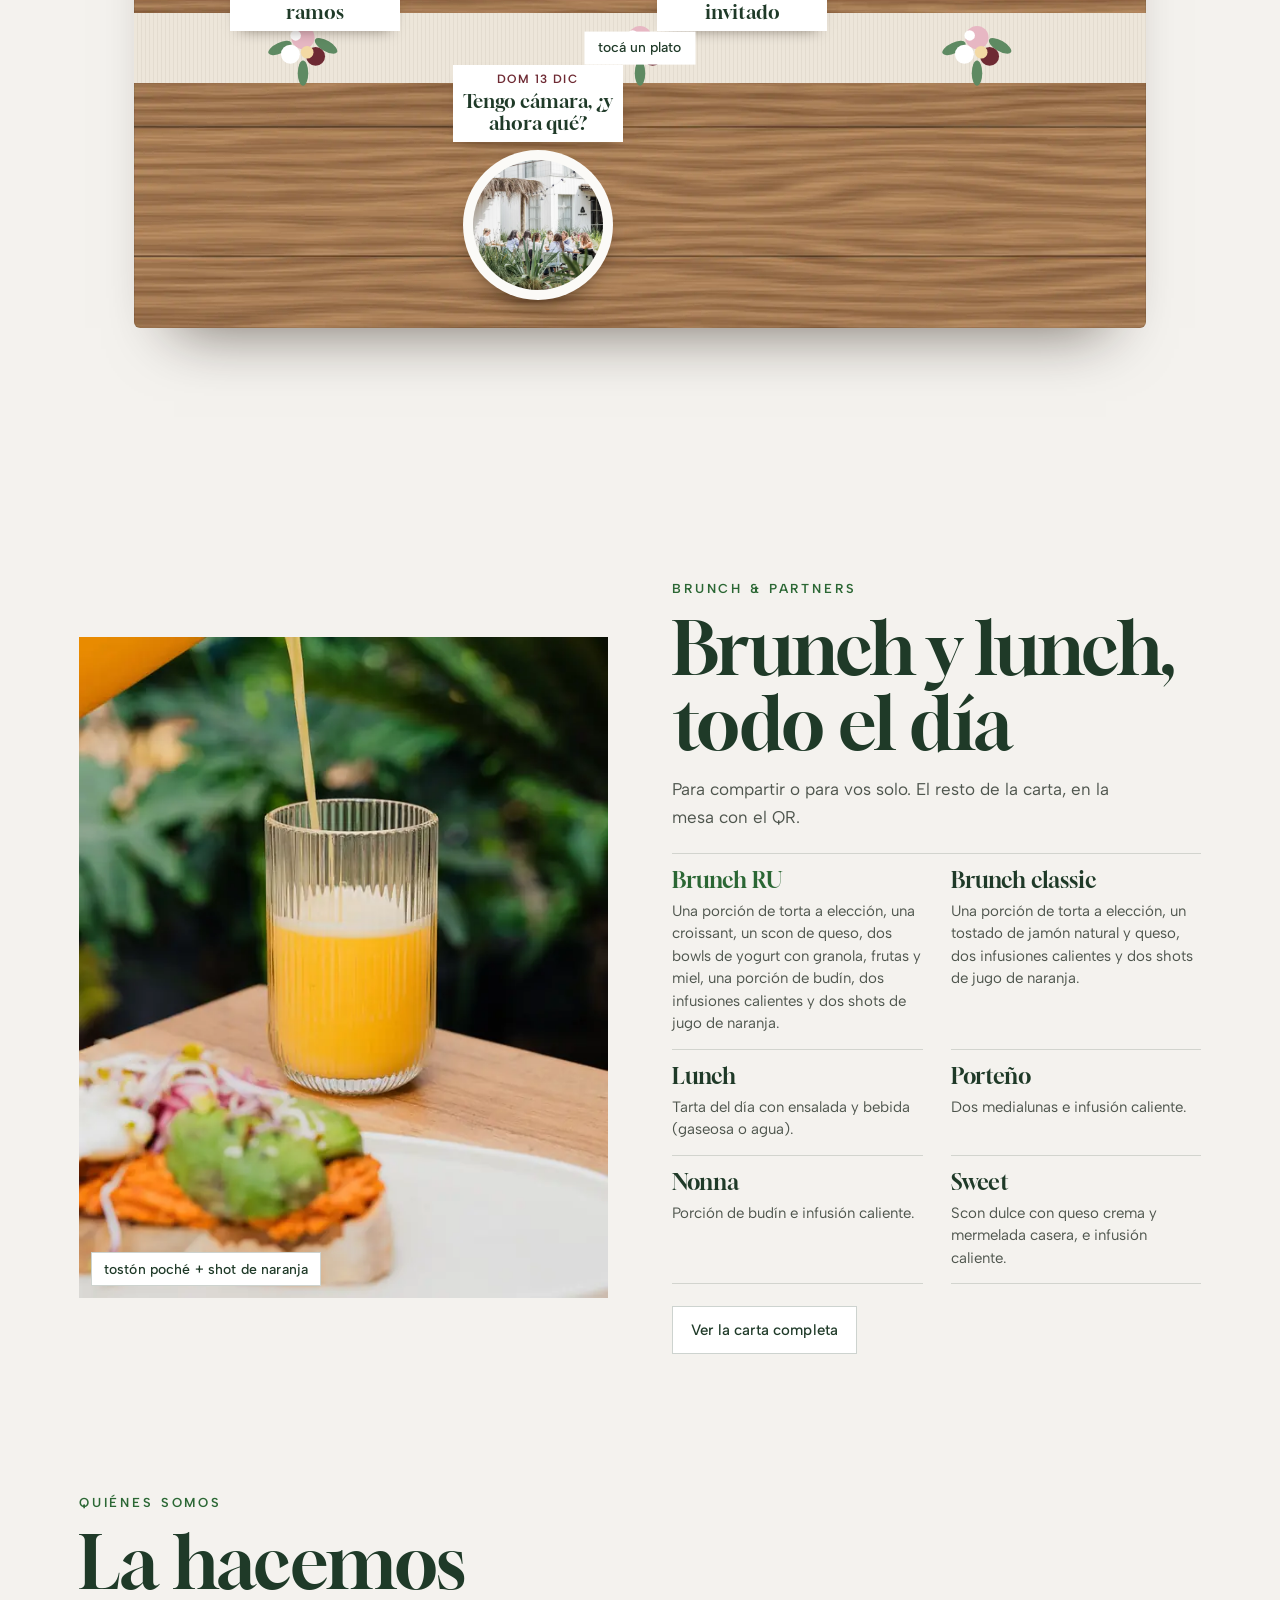
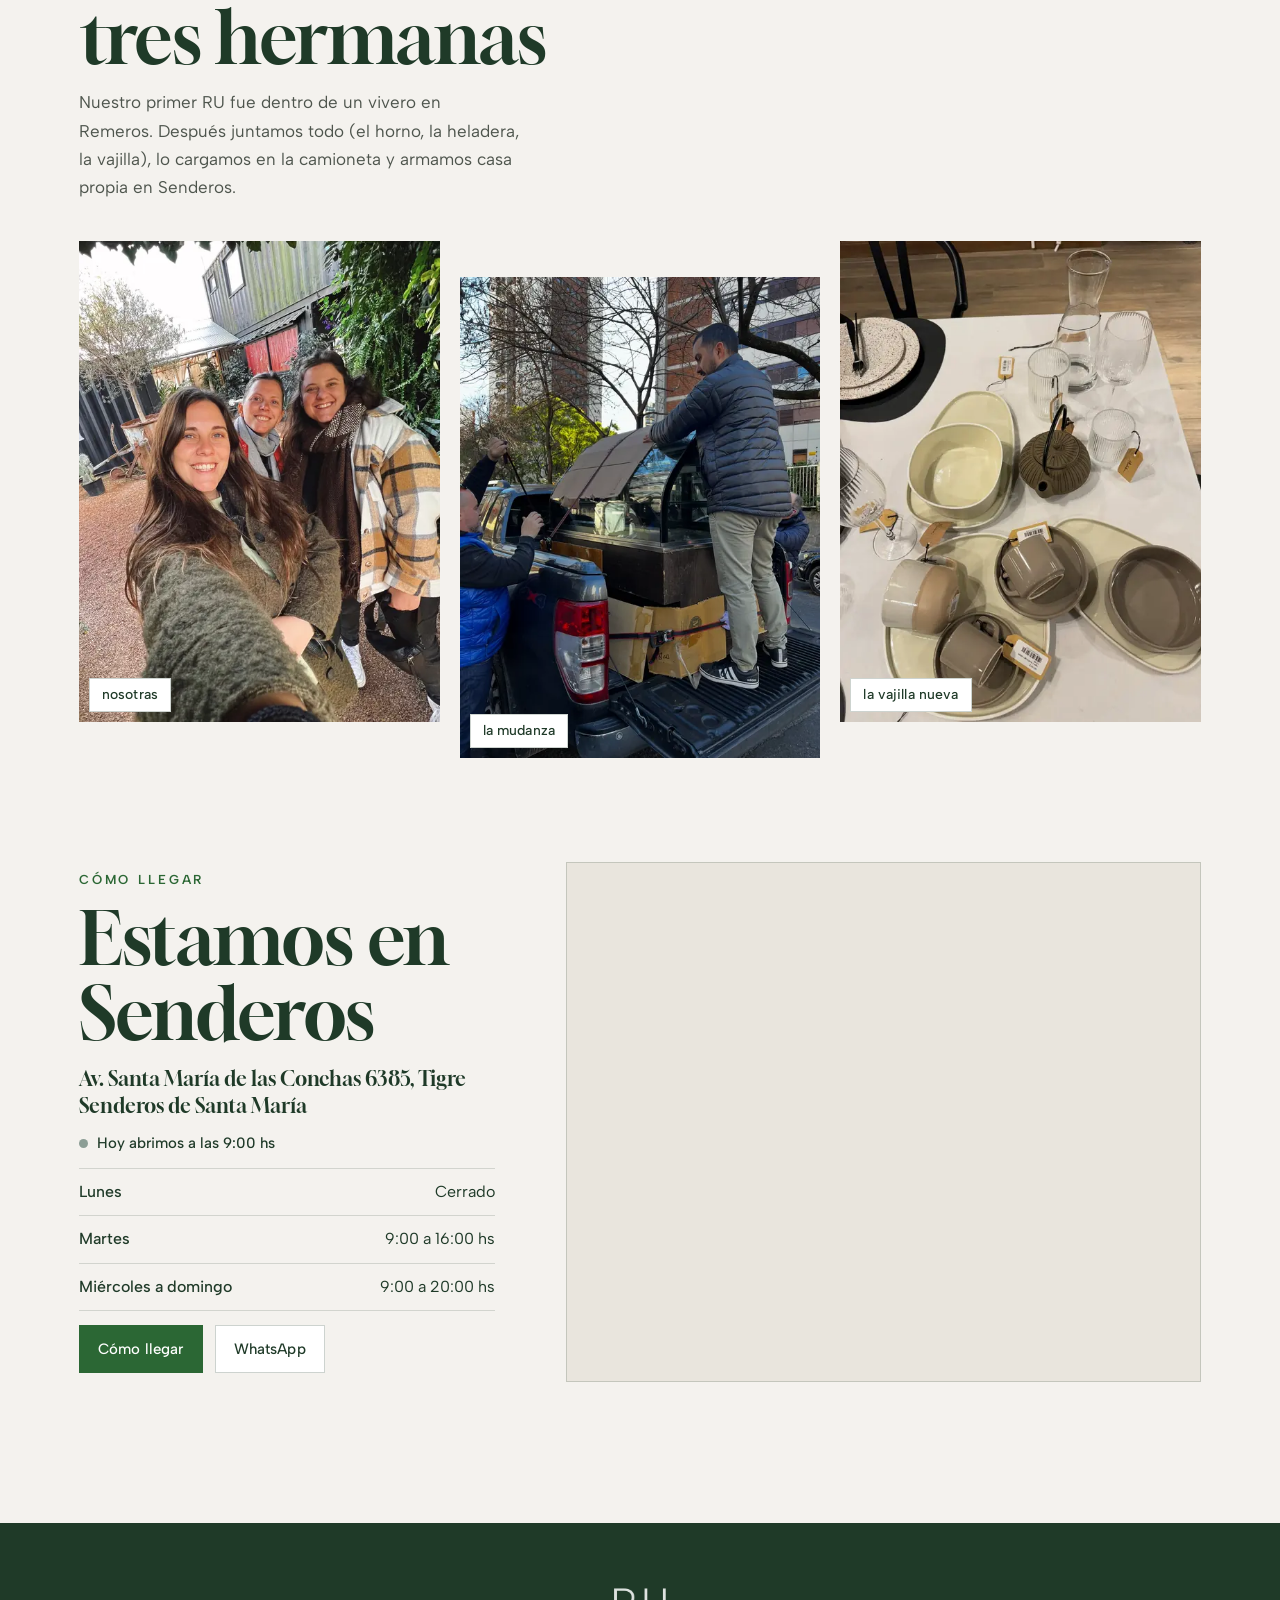
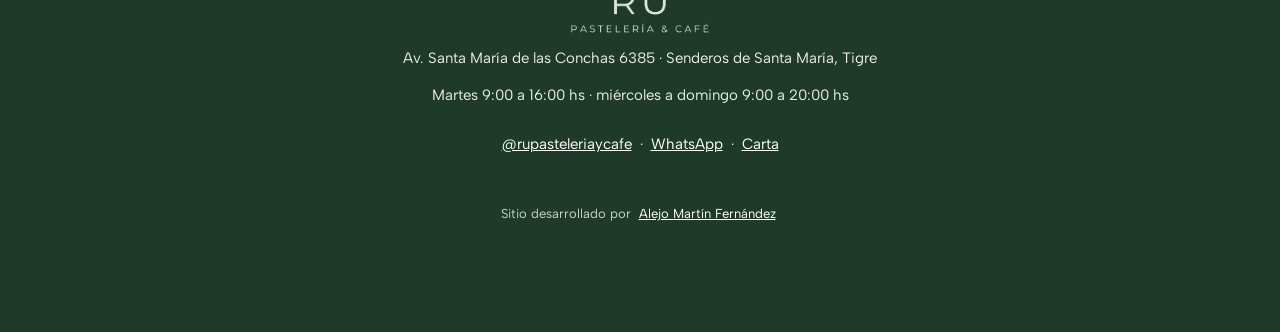
==== commit 8b9040c1: "Intro más suave: logo sobre crema, cortina que se funde y puerta que se despeja paño por paño Co-Aut" ====
--- a/index.html
+++ b/index.html
@@ -28,12 +28,11 @@
 <link rel="preload" href="fonts/albert-sans-latin-400-normal.woff2" as="font" type="font/woff2" crossorigin>
 <link rel="stylesheet" href="css/fuentes.css?v=1">
 <link rel="stylesheet" href="kit/kit.css?v=1">
-<link rel="stylesheet" href="css/ru.css?v=3">
+<link rel="stylesheet" href="css/ru.css?v=4">
 </head>
 <body>
 
 <div class="intro" aria-hidden="true">
-  <div class="intro__reja"></div>
   <img class="intro__logo" src="img/logo-verde.png" alt="" width="400" height="135">
 </div>
 
@@ -265,6 +264,6 @@
   </symbol>
 </svg>
 
-<script type="module" src="js/ru.js?v=3"></script>
+<script type="module" src="js/ru.js?v=4"></script>
 </body>
 </html>
--- a/css/ru.css
+++ b/css/ru.css
@@ -60,17 +60,13 @@
 
 /* ======================= INTRO ======================= */
 .intro{display:none}
-.con-intro .intro{display:block;position:fixed;inset:0;z-index:60;background:var(--marco);padding:8px;transform-origin:0 0;
+.con-intro .intro{display:grid;place-items:center;position:fixed;inset:0;z-index:60;background:var(--crema);
   animation:introSeguro 0s linear 5s forwards}
-.intro__reja{position:absolute;inset:8px;display:grid;grid-template-columns:repeat(3,1fr);grid-template-rows:repeat(6,1fr);gap:6px}
-.intro__reja i{background:#ECEDE7}
-.intro__logo{position:absolute;left:50%;top:41.7%;width:min(56vw,340px);transform:translate(-50%,-50%) scale(.94);opacity:0;animation:logoIn .45s ease .05s forwards}
-.intro.vuela{transition:transform .5s cubic-bezier(.65,0,.25,1)}
-.intro.vuela .intro__logo{opacity:0;transition:opacity .15s;animation:none}
-.intro.fuera{opacity:0;transition:opacity .2s;pointer-events:none}
-.intro.disuelve .intro__reja i{opacity:0;transition:opacity .4s ease calc(var(--k,0)*45ms)}
-.intro.disuelve{background:transparent;transition:background .3s}
-@keyframes logoIn{to{opacity:1;transform:translate(-50%,-50%) scale(1)}}
+.intro__logo{width:min(52vw,300px);height:auto;opacity:0;transform:translateY(8px) scale(.97);animation:logoIn .8s cubic-bezier(.2,.7,.2,1) .1s forwards}
+.intro.sale .intro__logo{animation:logoOut .5s ease forwards}
+.intro.fuera{opacity:0;transition:opacity .7s ease;pointer-events:none}
+@keyframes logoIn{to{opacity:1;transform:none}}
+@keyframes logoOut{from{opacity:1;transform:none}to{opacity:0;transform:translateY(-6px)}}
 @keyframes introSeguro{to{opacity:0;visibility:hidden;pointer-events:none}}
 .con-intro.trabado{overflow:hidden}
 /* entrada del hero después de la intro */
@@ -96,7 +92,7 @@
 .puerta__reja{position:absolute;inset:9px;display:grid;grid-template-columns:repeat(3,1fr);grid-template-rows:repeat(6,1fr);pointer-events:none}
 .puerta__reja i{box-shadow:inset 0 0 0 3px var(--marco)}
 .puerta__panos{inset:9px;--c:3;--f:6;gap:6px}
-.puerta__panos i{background:#ECEDE7}
+.puerta__panos i{background:#ECEDE7;transition-duration:.6s}
 .puerta__manija{position:absolute;right:16px;top:50%;width:4px;height:44px;background:#5f6b65;border-radius:2px;z-index:3}
 .farol{position:absolute;z-index:2;width:34px;top:calc(env(safe-area-inset-top) + 44px);left:calc(50% + min(32vw,150px) + 4px)}
 .heroA__texto{order:3;position:relative;z-index:4;display:grid;justify-items:center;text-align:center;gap:12px;margin-top:22px;max-width:30rem}
